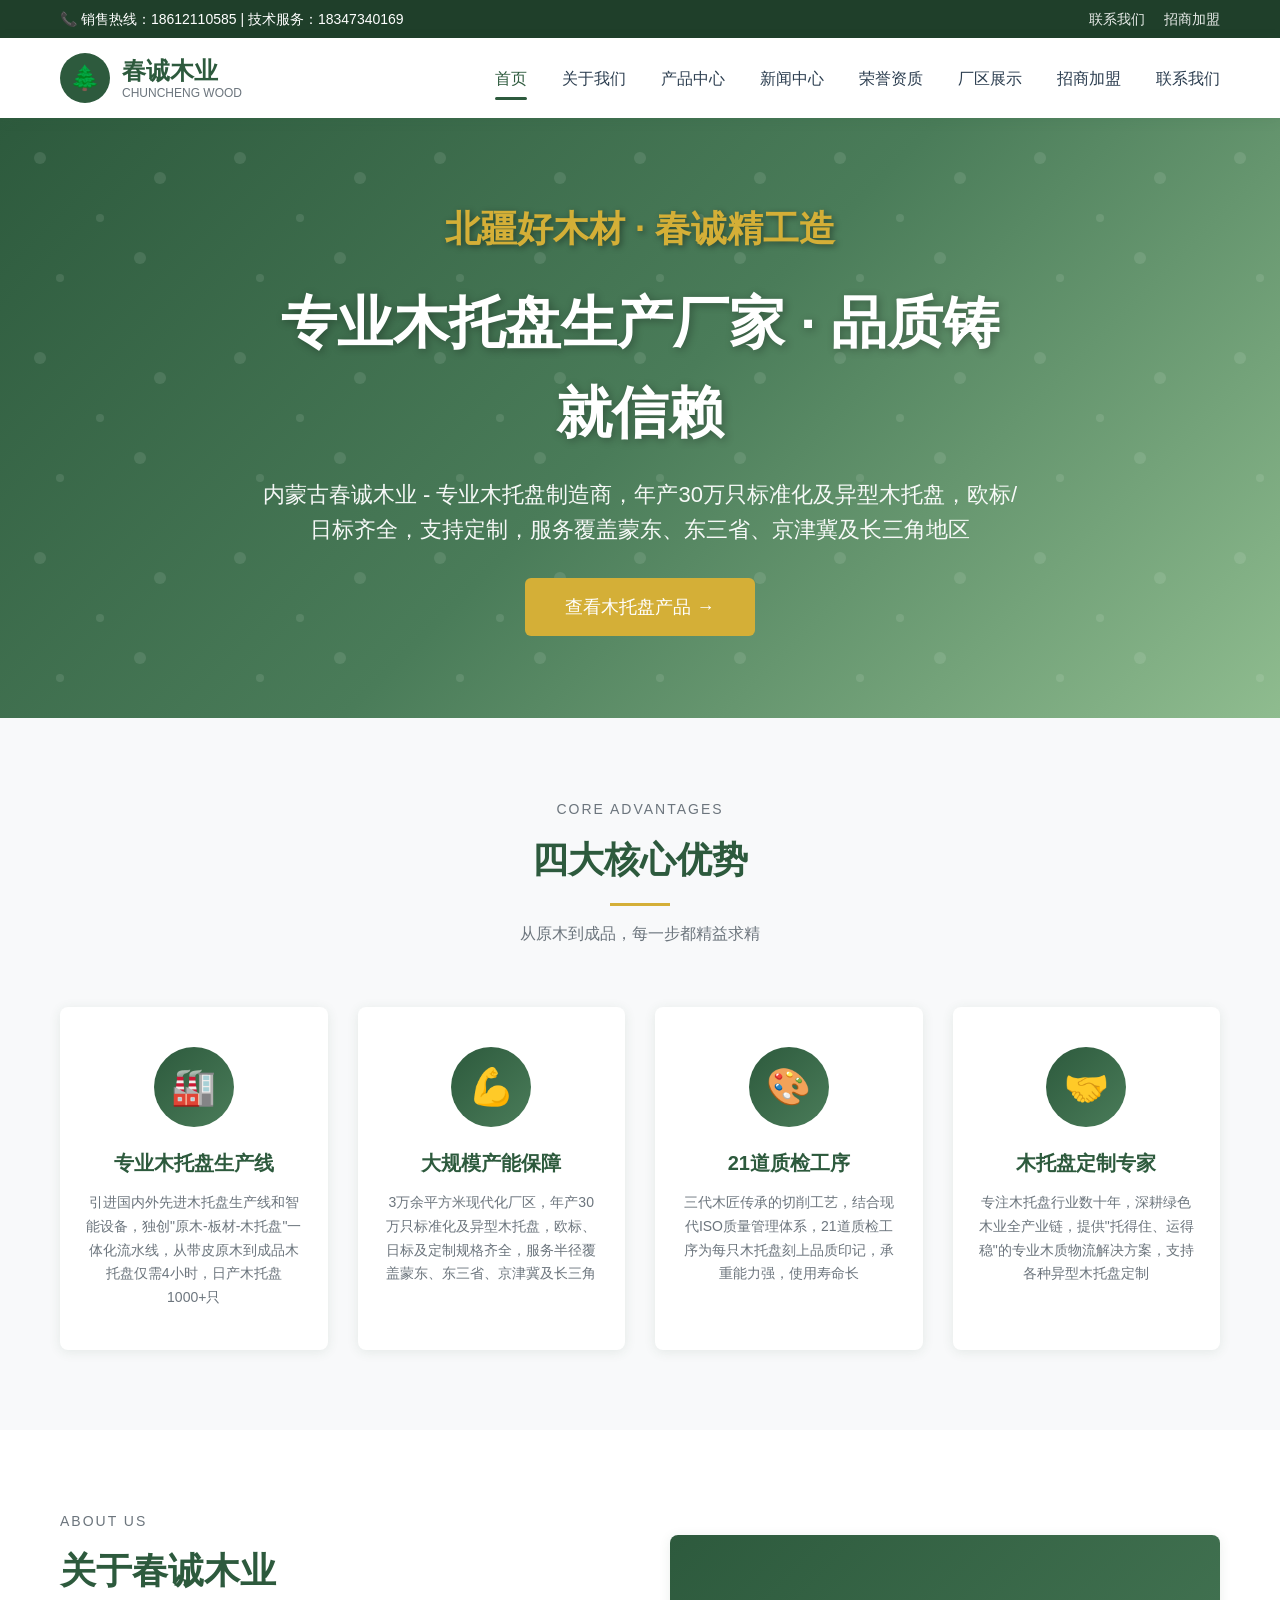
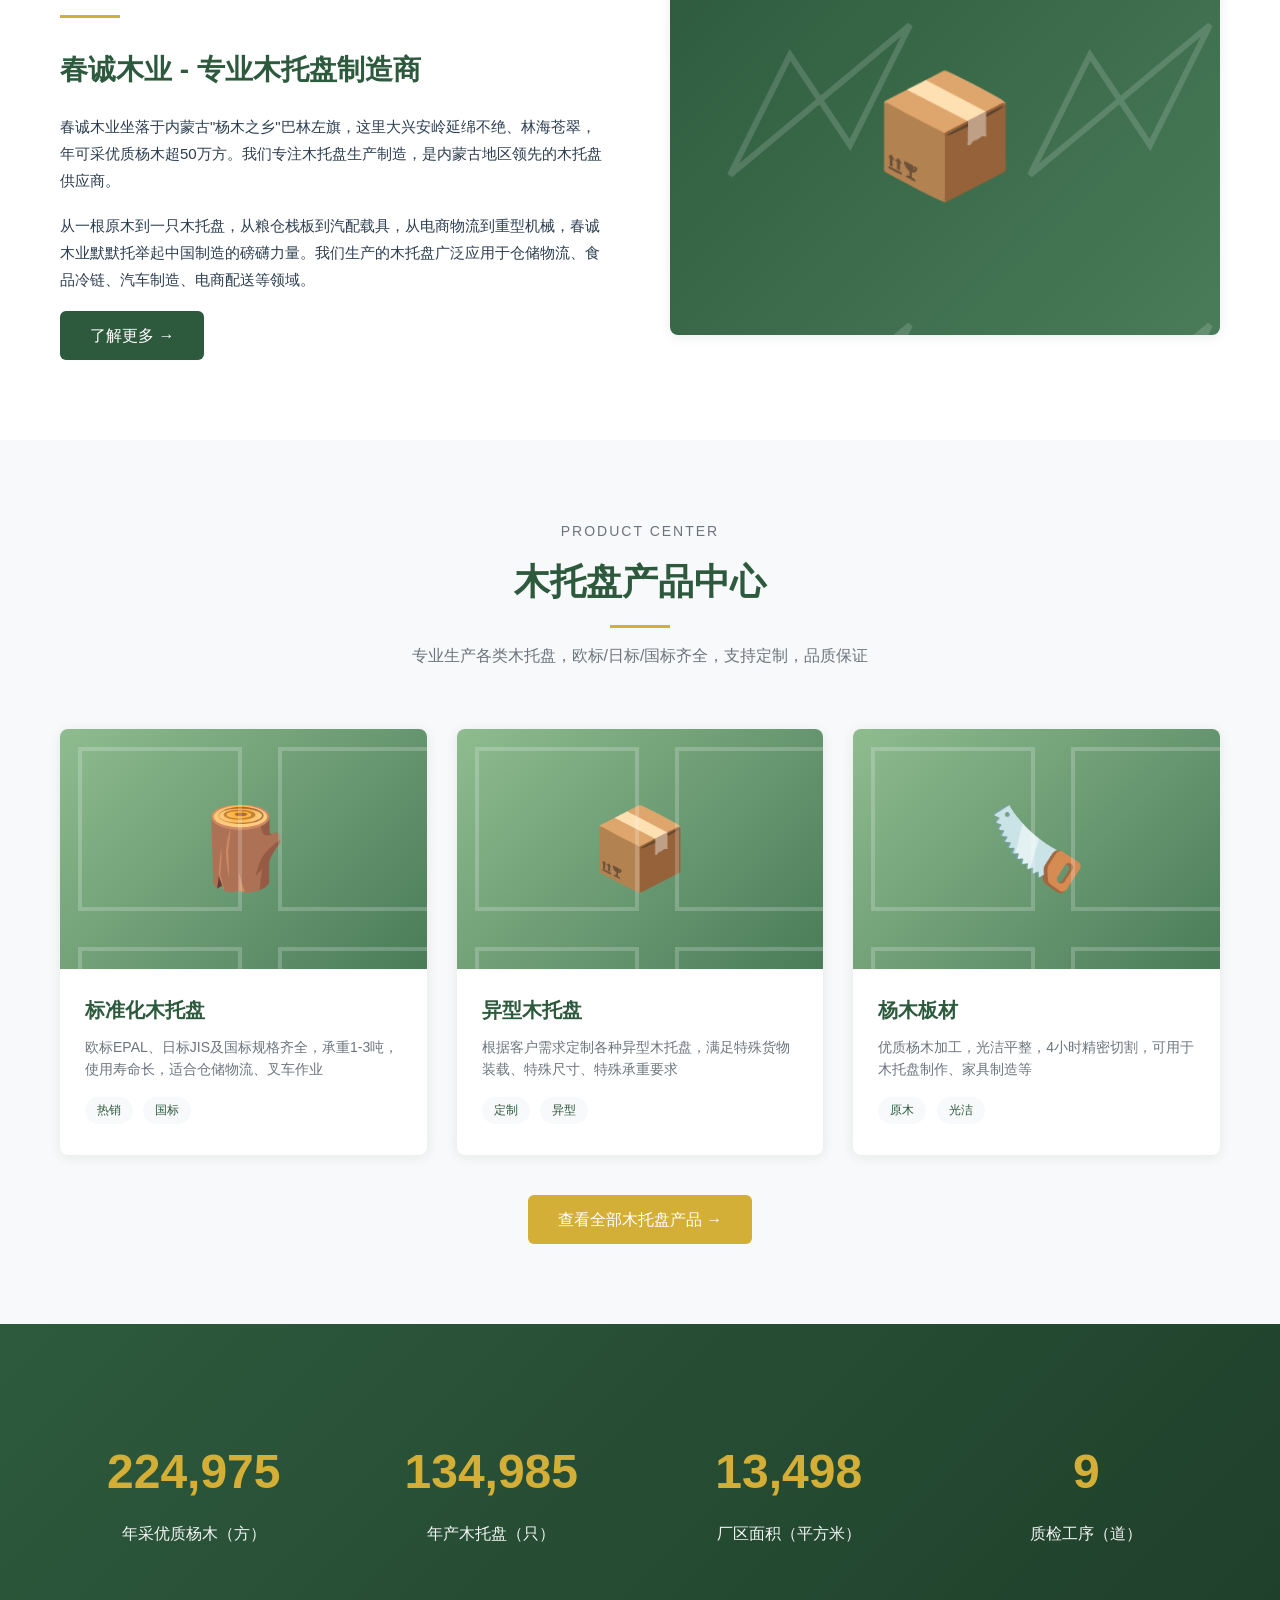
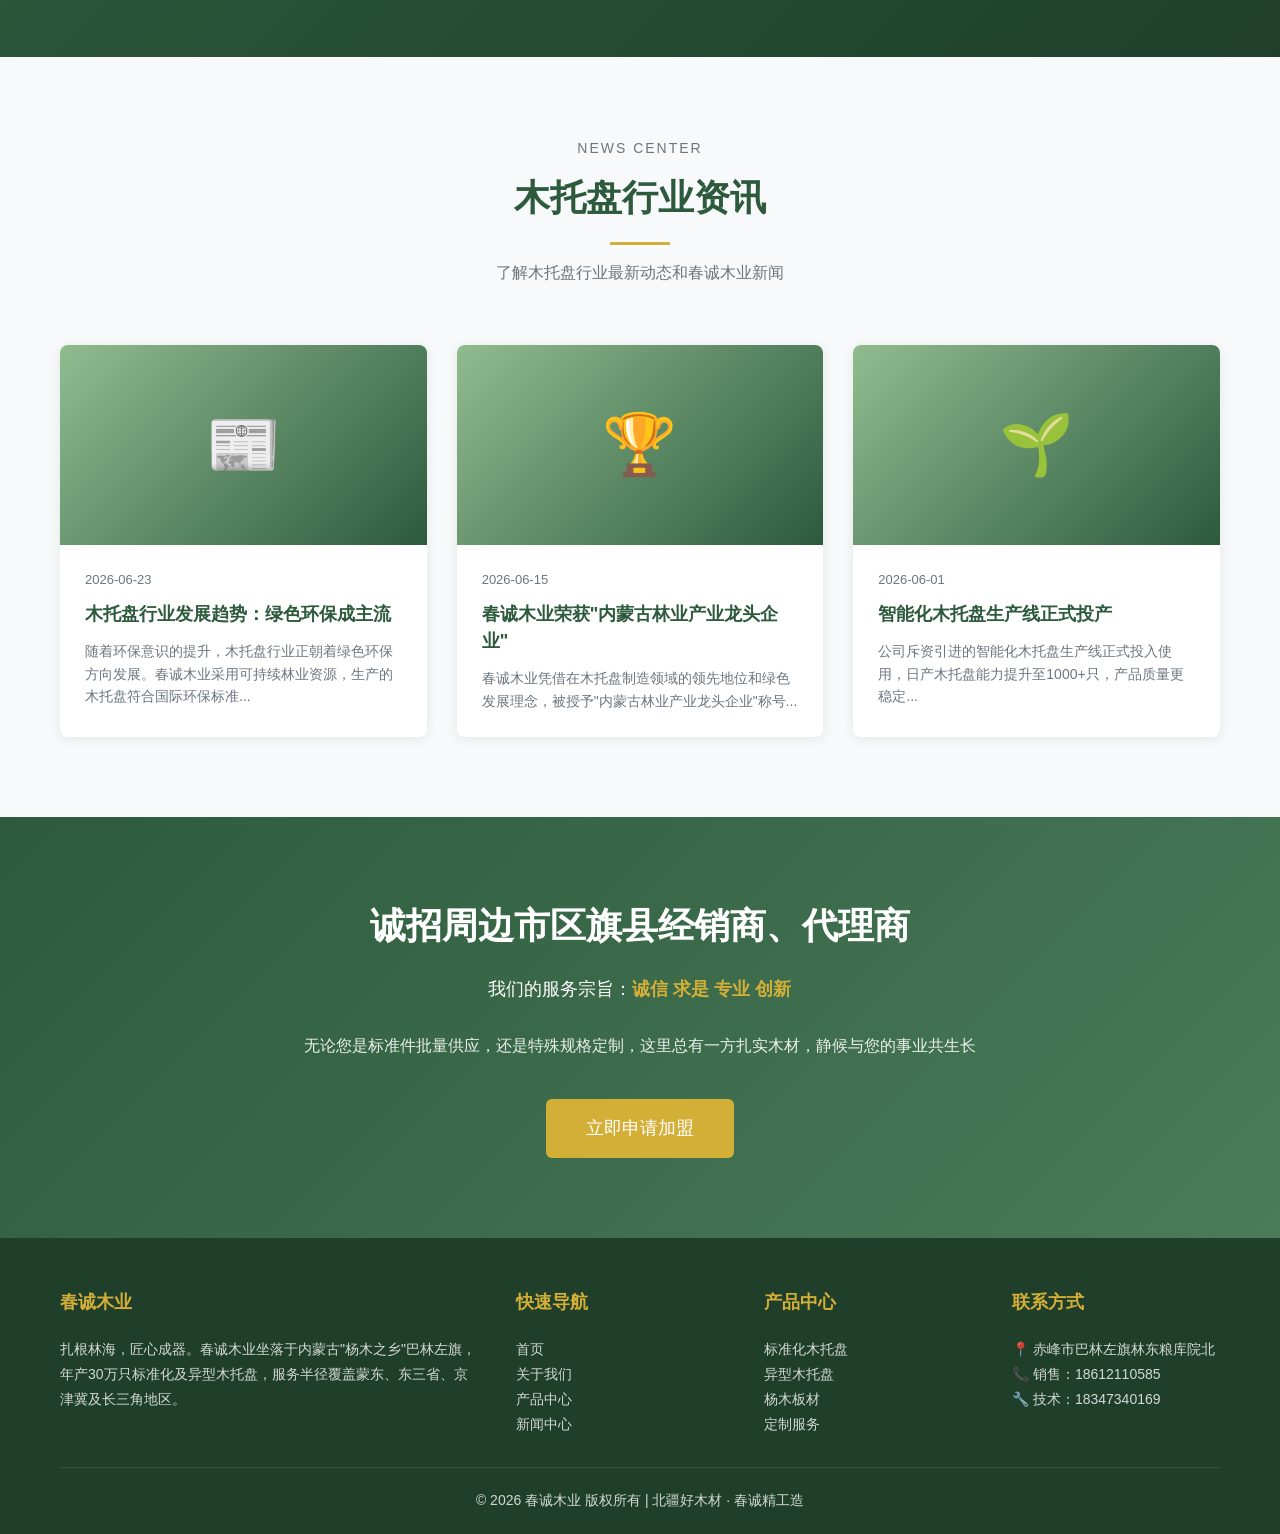
==== index.html @ 285479f5 "SEO优化：增加木托盘关键词密度，添加产品Schema标记，更新新闻内容" ====
<!DOCTYPE html>
<html lang="zh-CN">
<head>
    <meta charset="UTF-8">
    <meta name="viewport" content="width=device-width, initial-scale=1.0">
    <title>春诚木业 - 北疆好木材 春诚精工造</title>
    <meta name="description" content="春诚木业专业生产木托盘、杨木板材，标准化木托盘、异型木托盘定制厂家，内蒙古赤峰木托盘供应商，年产30万只木托盘，服务蒙东、东三省、京津冀、长三角地区。">
    <meta name="keywords" content="木托盘,木托盘厂家,木托盘定制,标准化木托盘,异型木托盘,杨木托盘,内蒙古木托盘,赤峰木托盘,托盘生产厂家,物流托盘,仓储托盘,欧标木托盘,日标木托盘">
    <meta name="author" content="春诚木业">
    <link rel="canonical" href="https://merzhang896.github.io/chuncheng-wood/">
    <script type="application/ld+json">
    {
        "@context": "https://schema.org",
        "@type": "Organization",
        "name": "春诚木业",
        "legalName": "春诚木业有限公司",
        "description": "春诚木业位于内蒙古巴林左旗，专业生产杨木板材、标准化木托盘、异型木托盘，3万余平方米厂区，年产30万只托盘，服务半径覆盖蒙东、东三省、京津冀及长三角地区。",
        "url": "https://merzhang896.github.io/chuncheng-wood/",
        "telephone": "18612110585",
        "address": {
            "@type": "PostalAddress",
            "streetAddress": "赤峰市巴林左旗林东粮库院北",
            "addressLocality": "赤峰市",
            "addressRegion": "内蒙古自治区",
            "postalCode": "025450"
        },
        "logo": "https://merzhang896.github.io/chuncheng-wood/images/logo.png",
        "contactPoint": {
            "@type": "ContactPoint",
            "telephone": "18612110585",
            "contactType": "销售",
            "availableLanguage": "zh-CN"
        }
    }
    </script>
    <link rel="stylesheet" href="css/style.css">
</head>
<body>
    <!-- 顶部信息栏 -->
    <div class="top-bar">
        <div class="container">
            <span>📞 销售热线：18612110585 | 技术服务：18347340169</span>
            <div>
                <a href="contact.html">联系我们</a>
                <a href="join.html">招商加盟</a>
            </div>
        </div>
    </div>

    <!-- 导航栏 -->
    <nav class="navbar">
        <div class="container">
            <a href="index.html" class="logo">
                <div class="logo-icon">🌲</div>
                <div class="logo-text">
                    <span>春诚木业</span>
                    <span class="small">CHUNCHENG WOOD</span>
                </div>
            </a>
            <ul class="nav-menu">
                <li><a href="index.html" class="active">首页</a></li>
                <li><a href="about.html">关于我们</a></li>
                <li><a href="products.html">产品中心</a></li>
                <li><a href="news.html">新闻中心</a></li>
                <li><a href="honors.html">荣誉资质</a></li>
                <li><a href="factory.html">厂区展示</a></li>
                <li><a href="join.html">招商加盟</a></li>
                <li><a href="contact.html">联系我们</a></li>
            </ul>
        </div>
    </nav>

    <!-- 首页Banner -->
    <section class="banner">
        <div class="banner-content">
            <div class="slogan">北疆好木材 · 春诚精工造</div>
            <h1>专业木托盘生产厂家 · 品质铸就信赖</h1>
            <p>内蒙古春诚木业 - 专业木托盘制造商，年产30万只标准化及异型木托盘，欧标/日标齐全，支持定制，服务覆盖蒙东、东三省、京津冀及长三角地区</p>
            <a href="products.html" class="btn btn-gold btn-large">查看木托盘产品 →</a>
        </div>
    </section>

    <!-- 核心优势 -->
    <section class="section advantages">
        <div class="container">
            <div class="section-title">
                <div class="en">CORE ADVANTAGES</div>
                <h2>四大核心优势</h2>
                <div class="line"></div>
                <p>从原木到成品，每一步都精益求精</p>
            </div>
            <div class="advantage-grid">
                <div class="advantage-card">
                    <div class="advantage-icon">🏭</div>
                    <h3>专业木托盘生产线</h3>
                    <p>引进国内外先进木托盘生产线和智能设备，独创"原木-板材-木托盘"一体化流水线，从带皮原木到成品木托盘仅需4小时，日产木托盘1000+只</p>
                </div>
                <div class="advantage-card">
                    <div class="advantage-icon">💪</div>
                    <h3>大规模产能保障</h3>
                    <p>3万余平方米现代化厂区，年产30万只标准化及异型木托盘，欧标、日标及定制规格齐全，服务半径覆盖蒙东、东三省、京津冀及长三角</p>
                </div>
                <div class="advantage-card">
                    <div class="advantage-icon">🎨</div>
                    <h3>21道质检工序</h3>
                    <p>三代木匠传承的切削工艺，结合现代ISO质量管理体系，21道质检工序为每只木托盘刻上品质印记，承重能力强，使用寿命长</p>
                </div>
                <div class="advantage-card">
                    <div class="advantage-icon">🤝</div>
                    <h3>木托盘定制专家</h3>
                    <p>专注木托盘行业数十年，深耕绿色木业全产业链，提供"托得住、运得稳"的专业木质物流解决方案，支持各种异型木托盘定制</p>
                </div>
            </div>
        </div>
    </section>

    <!-- 关于我们 -->
    <section class="section about-section">
        <div class="container">
            <div class="about-content">
                <div class="about-text">
                    <div class="section-title" style="text-align: left; margin-bottom: 30px;">
                        <div class="en">ABOUT US</div>
                        <h2>关于春诚木业</h2>
                        <div class="line" style="margin: 15px 0;"></div>
                    </div>
                    <h3>春诚木业 - 专业木托盘制造商</h3>
                    <p>春诚木业坐落于内蒙古"杨木之乡"巴林左旗，这里大兴安岭延绵不绝、林海苍翠，年可采优质杨木超50万方。我们专注木托盘生产制造，是内蒙古地区领先的木托盘供应商。</p>
                    <p>从一根原木到一只木托盘，从粮仓栈板到汽配载具，从电商物流到重型机械，春诚木业默默托举起中国制造的磅礴力量。我们生产的木托盘广泛应用于仓储物流、食品冷链、汽车制造、电商配送等领域。</p>
                    <a href="about.html" class="btn">了解更多 →</a>
                </div>
                <div class="about-image">📦</div>
            </div>
        </div>
    </section>

    <!-- 产品中心 -->
    <section class="section" style="background: var(--bg-light);">
        <div class="container">
            <div class="section-title">
                <div class="en">PRODUCT CENTER</div>
                <h2>木托盘产品中心</h2>
                <div class="line"></div>
                <p>专业生产各类木托盘，欧标/日标/国标齐全，支持定制，品质保证</p>
            </div>
            <div class="product-grid">
                <div class="product-card">
                    <div class="product-image">🪵</div>
                    <div class="product-info">
                        <h3>标准化木托盘</h3>
                        <p>欧标EPAL、日标JIS及国标规格齐全，承重1-3吨，使用寿命长，适合仓储物流、叉车作业</p>
                        <span class="product-tag">热销</span>
                        <span class="product-tag">国标</span>
                    </div>
                </div>
                <div class="product-card">
                    <div class="product-image">📦</div>
                    <div class="product-info">
                        <h3>异型木托盘</h3>
                        <p>根据客户需求定制各种异型木托盘，满足特殊货物装载、特殊尺寸、特殊承重要求</p>
                        <span class="product-tag">定制</span>
                        <span class="product-tag">异型</span>
                    </div>
                </div>
                <div class="product-card">
                    <div class="product-image">🪚</div>
                    <div class="product-info">
                        <h3>杨木板材</h3>
                        <p>优质杨木加工，光洁平整，4小时精密切割，可用于木托盘制作、家具制造等</p>
                        <span class="product-tag">原木</span>
                        <span class="product-tag">光洁</span>
                    </div>
                </div>
            </div>
            <div style="text-align: center; margin-top: 40px;">
                <a href="products.html" class="btn btn-gold">查看全部木托盘产品 →</a>
            </div>
        </div>
    </section>

    <!-- 数据统计 -->
    <section class="section stats-section">
        <div class="container">
            <div class="stats-grid">
                <div class="stat-item">
                    <div class="stat-number" data-target="500000">0</div>
                    <div class="stat-label">年采优质杨木（方）</div>
                </div>
                <div class="stat-item">
                    <div class="stat-number" data-target="300000">0</div>
                    <div class="stat-label">年产木托盘（只）</div>
                </div>
                <div class="stat-item">
                    <div class="stat-number" data-target="30000">0</div>
                    <div class="stat-label">厂区面积（平方米）</div>
                </div>
                <div class="stat-item">
                    <div class="stat-number" data-target="21">0</div>
                    <div class="stat-label">质检工序（道）</div>
                </div>
            </div>
        </div>
    </section>

    <!-- 新闻中心 -->
    <section class="section news-section">
        <div class="container">
            <div class="section-title">
                <div class="en">NEWS CENTER</div>
                <h2>木托盘行业资讯</h2>
                <div class="line"></div>
                <p>了解木托盘行业最新动态和春诚木业新闻</p>
            </div>
            <div class="news-grid">
                <div class="news-card">
                    <div class="news-image">📰</div>
                    <div class="news-info">
                        <div class="news-date">2026-06-23</div>
                        <h3>木托盘行业发展趋势：绿色环保成主流</h3>
                        <p>随着环保意识的提升，木托盘行业正朝着绿色环保方向发展。春诚木业采用可持续林业资源，生产的木托盘符合国际环保标准...</p>
                    </div>
                </div>
                <div class="news-card">
                    <div class="news-image">🏆</div>
                    <div class="news-info">
                        <div class="news-date">2026-06-15</div>
                        <h3>春诚木业荣获"内蒙古林业产业龙头企业"</h3>
                        <p>春诚木业凭借在木托盘制造领域的领先地位和绿色发展理念，被授予"内蒙古林业产业龙头企业"称号...</p>
                    </div>
                </div>
                <div class="news-card">
                    <div class="news-image">🌱</div>
                    <div class="news-info">
                        <div class="news-date">2026-06-01</div>
                        <h3>智能化木托盘生产线正式投产</h3>
                        <p>公司斥资引进的智能化木托盘生产线正式投入使用，日产木托盘能力提升至1000+只，产品质量更稳定...</p>
                    </div>
                </div>
            </div>
        </div>
    </section>

    <!-- 招商加盟 -->
    <section class="section" style="background: linear-gradient(135deg, var(--primary), var(--primary-light)); color: #fff; text-align: center;">
        <div class="container">
            <h2 style="color: #fff; font-size: 36px; margin-bottom: 20px;">诚招周边市区旗县经销商、代理商</h2>
            <p style="font-size: 18px; margin-bottom: 30px;">我们的服务宗旨：<span style="color: var(--gold); font-weight: bold;">诚信 求是 专业 创新</span></p>
            <p style="font-size: 16px; margin-bottom: 40px; opacity: 0.9;">无论您是标准件批量供应，还是特殊规格定制，这里总有一方扎实木材，静候与您的事业共生长</p>
            <a href="join.html" class="btn btn-gold btn-large">立即申请加盟</a>
        </div>
    </section>

    <!-- 页脚 -->
    <footer class="footer">
        <div class="container">
            <div class="footer-content">
                <div>
                    <h4>春诚木业</h4>
                    <p>扎根林海，匠心成器。春诚木业坐落于内蒙古"杨木之乡"巴林左旗，年产30万只标准化及异型木托盘，服务半径覆盖蒙东、东三省、京津冀及长三角地区。</p>
                </div>
                <div>
                    <h4>快速导航</h4>
                    <ul>
                        <li><a href="index.html">首页</a></li>
                        <li><a href="about.html">关于我们</a></li>
                        <li><a href="products.html">产品中心</a></li>
                        <li><a href="news.html">新闻中心</a></li>
                    </ul>
                </div>
                <div>
                    <h4>产品中心</h4>
                    <ul>
                        <li><a href="products.html">标准化木托盘</a></li>
                        <li><a href="products.html">异型木托盘</a></li>
                        <li><a href="products.html">杨木板材</a></li>
                        <li><a href="products.html">定制服务</a></li>
                    </ul>
                </div>
                <div>
                    <h4>联系方式</h4>
                    <ul>
                        <li>📍 赤峰市巴林左旗林东粮库院北</li>
                        <li>📞 销售：18612110585</li>
                        <li>🔧 技术：18347340169</li>
                    </ul>
                </div>
            </div>
            <div class="footer-bottom">
                <p>© 2026 春诚木业 版权所有 | 北疆好木材 · 春诚精工造</p>
            </div>
        </div>
    </footer>

    <!-- 返回顶部 -->
    <div class="back-to-top" id="backToTop">↑</div>

    <script src="js/main.js"></script>
</body>
</html>
---- css/style.css ----
/* ===== 森林绿主题 - 春诚木业官网样式 ===== */

* {
    margin: 0;
    padding: 0;
    box-sizing: border-box;
}

:root {
    --primary: #2d5a3d;
    --primary-light: #4a7c59;
    --primary-dark: #1f3f2a;
    --accent: #8fbc8f;
    --gold: #d4af37;
    --text-dark: #2c3e50;
    --text-light: #6c757d;
    --bg-light: #f8f9fa;
    --bg-white: #ffffff;
    --border: #e0e0e0;
    --shadow: 0 2px 12px rgba(45, 90, 61, 0.1);
    --shadow-hover: 0 8px 24px rgba(45, 90, 61, 0.15);
}

body {
    font-family: "Microsoft YaHei", "PingFang SC", "Helvetica Neue", sans-serif;
    color: var(--text-dark);
    line-height: 1.6;
    background-color: var(--bg-white);
    overflow-x: hidden;
}

a {
    color: var(--primary);
    text-decoration: none;
    transition: color 0.3s;
}

a:hover {
    color: var(--primary-light);
}

/* ===== 顶部导航 ===== */
.top-bar {
    background: var(--primary-dark);
    color: #fff;
    padding: 8px 0;
    font-size: 14px;
}

.top-bar .container {
    display: flex;
    justify-content: space-between;
    align-items: center;
}

.top-bar a {
    color: #fff;
    margin-left: 15px;
    opacity: 0.9;
}

.top-bar a:hover {
    opacity: 1;
}

.navbar {
    background: #fff;
    box-shadow: var(--shadow);
    padding: 15px 0;
    position: sticky;
    top: 0;
    z-index: 1000;
}

.navbar .container {
    display: flex;
    justify-content: space-between;
    align-items: center;
}

.logo {
    display: flex;
    align-items: center;
    font-size: 24px;
    font-weight: bold;
    color: var(--primary);
}

.logo-icon {
    width: 50px;
    height: 50px;
    background: var(--primary);
    color: #fff;
    border-radius: 50%;
    display: flex;
    align-items: center;
    justify-content: center;
    margin-right: 12px;
    font-size: 24px;
}

.logo-text {
    display: flex;
    flex-direction: column;
    line-height: 1.2;
}

.logo-text .small {
    font-size: 12px;
    color: var(--text-light);
    font-weight: normal;
}

.nav-menu {
    display: flex;
    list-style: none;
    gap: 35px;
}

.nav-menu li a {
    color: var(--text-dark);
    font-size: 16px;
    font-weight: 500;
    padding: 8px 0;
    position: relative;
}

.nav-menu li a:hover,
.nav-menu li a.active {
    color: var(--primary);
}

.nav-menu li a.active::after {
    content: '';
    position: absolute;
    bottom: -5px;
    left: 0;
    width: 100%;
    height: 3px;
    background: var(--primary);
    border-radius: 2px;
}

/* ===== 首页Banner ===== */
.banner {
    position: relative;
    height: 600px;
    background: linear-gradient(135deg, var(--primary) 0%, var(--primary-light) 50%, var(--accent) 100%);
    overflow: hidden;
    display: flex;
    align-items: center;
    justify-content: center;
    text-align: center;
    color: #fff;
}

.banner::before {
    content: '';
    position: absolute;
    top: 0;
    left: 0;
    right: 0;
    bottom: 0;
    background: url('data:image/svg+xml;utf8,<svg xmlns="http://www.w3.org/2000/svg" viewBox="0 0 100 100"><circle cx="20" cy="20" r="3" fill="rgba(255,255,255,0.1)"/><circle cx="50" cy="50" r="2" fill="rgba(255,255,255,0.1)"/><circle cx="80" cy="30" r="3" fill="rgba(255,255,255,0.1)"/><circle cx="30" cy="80" r="2" fill="rgba(255,255,255,0.1)"/><circle cx="70" cy="70" r="3" fill="rgba(255,255,255,0.1)"/></svg>');
    background-size: 200px;
}

.banner-content {
    position: relative;
    z-index: 1;
    max-width: 800px;
    padding: 0 20px;
}

.banner h1 {
    font-size: 56px;
    margin-bottom: 20px;
    text-shadow: 2px 2px 8px rgba(0,0,0,0.3);
    font-weight: bold;
}

.banner p {
    font-size: 22px;
    margin-bottom: 30px;
    opacity: 0.95;
}

.banner .slogan {
    font-size: 36px;
    color: var(--gold);
    margin-bottom: 20px;
    font-weight: bold;
    text-shadow: 2px 2px 6px rgba(0,0,0,0.4);
}

/* ===== 通用容器 ===== */
.container {
    max-width: 1200px;
    margin: 0 auto;
    padding: 0 20px;
}

.section {
    padding: 80px 0;
}

.section-title {
    text-align: center;
    margin-bottom: 60px;
}

.section-title h2 {
    font-size: 36px;
    color: var(--primary);
    margin-bottom: 15px;
    font-weight: bold;
}

.section-title .en {
    color: var(--text-light);
    font-size: 14px;
    letter-spacing: 2px;
    text-transform: uppercase;
    margin-bottom: 10px;
}

.section-title .line {
    width: 60px;
    height: 3px;
    background: var(--gold);
    margin: 15px auto;
}

.section-title p {
    color: var(--text-light);
    font-size: 16px;
    max-width: 600px;
    margin: 0 auto;
}

/* ===== 优势模块 ===== */
.advantages {
    background: var(--bg-light);
}

.advantage-grid {
    display: grid;
    grid-template-columns: repeat(4, 1fr);
    gap: 30px;
}

.advantage-card {
    background: #fff;
    padding: 40px 25px;
    text-align: center;
    border-radius: 8px;
    box-shadow: var(--shadow);
    transition: all 0.3s;
}

.advantage-card:hover {
    transform: translateY(-8px);
    box-shadow: var(--shadow-hover);
}

.advantage-icon {
    width: 80px;
    height: 80px;
    margin: 0 auto 20px;
    background: linear-gradient(135deg, var(--primary), var(--primary-light));
    color: #fff;
    border-radius: 50%;
    display: flex;
    align-items: center;
    justify-content: center;
    font-size: 36px;
}

.advantage-card h3 {
    color: var(--primary);
    font-size: 20px;
    margin-bottom: 12px;
}

.advantage-card p {
    color: var(--text-light);
    font-size: 14px;
    line-height: 1.7;
}

/* ===== 产品展示 ===== */
.product-grid {
    display: grid;
    grid-template-columns: repeat(3, 1fr);
    gap: 30px;
}

.product-card {
    background: #fff;
    border-radius: 8px;
    overflow: hidden;
    box-shadow: var(--shadow);
    transition: all 0.3s;
}

.product-card:hover {
    transform: translateY(-5px);
    box-shadow: var(--shadow-hover);
}

.product-image {
    width: 100%;
    height: 240px;
    background: linear-gradient(135deg, var(--accent), var(--primary-light));
    display: flex;
    align-items: center;
    justify-content: center;
    color: #fff;
    font-size: 80px;
    position: relative;
    overflow: hidden;
}

.product-image::after {
    content: '';
    position: absolute;
    top: 0;
    left: 0;
    right: 0;
    bottom: 0;
    background: url('data:image/svg+xml;utf8,<svg xmlns="http://www.w3.org/2000/svg" viewBox="0 0 100 100"><rect x="10" y="10" width="80" height="80" fill="none" stroke="rgba(255,255,255,0.2)" stroke-width="2"/></svg>');
    background-size: 200px;
}

.product-info {
    padding: 25px;
}

.product-info h3 {
    color: var(--primary);
    font-size: 20px;
    margin-bottom: 10px;
}

.product-info p {
    color: var(--text-light);
    font-size: 14px;
    margin-bottom: 15px;
    line-height: 1.6;
}

.product-tag {
    display: inline-block;
    padding: 4px 12px;
    background: var(--bg-light);
    color: var(--primary);
    border-radius: 20px;
    font-size: 12px;
    margin-right: 6px;
    margin-bottom: 6px;
}

/* ===== 关于我们 ===== */
.about-section {
    background: #fff;
}

.about-content {
    display: grid;
    grid-template-columns: 1fr 1fr;
    gap: 60px;
    align-items: center;
}

.about-text h3 {
    color: var(--primary);
    font-size: 28px;
    margin-bottom: 20px;
}

.about-text p {
    color: var(--text-dark);
    margin-bottom: 18px;
    line-height: 1.8;
    font-size: 15px;
}

.about-image {
    width: 100%;
    height: 400px;
    background: linear-gradient(135deg, var(--primary), var(--primary-light));
    border-radius: 8px;
    display: flex;
    align-items: center;
    justify-content: center;
    color: #fff;
    font-size: 120px;
    box-shadow: var(--shadow);
    position: relative;
    overflow: hidden;
}

.about-image::after {
    content: '';
    position: absolute;
    top: 0;
    left: 0;
    right: 0;
    bottom: 0;
    background: url('data:image/svg+xml;utf8,<svg xmlns="http://www.w3.org/2000/svg" viewBox="0 0 100 100"><polygon points="20,80 40,40 60,70 80,30" fill="none" stroke="rgba(255,255,255,0.15)" stroke-width="2"/></svg>');
    background-size: 300px;
}

/* ===== 数据统计 ===== */
.stats-section {
    background: linear-gradient(135deg, var(--primary) 0%, var(--primary-dark) 100%);
    color: #fff;
    text-align: center;
}

.stats-grid {
    display: grid;
    grid-template-columns: repeat(4, 1fr);
    gap: 30px;
}

.stat-item {
    padding: 30px 20px;
}

.stat-number {
    font-size: 48px;
    font-weight: bold;
    color: var(--gold);
    margin-bottom: 10px;
}

.stat-label {
    font-size: 16px;
    opacity: 0.95;
}

/* ===== 新闻中心 ===== */
.news-section {
    background: var(--bg-light);
}

.news-grid {
    display: grid;
    grid-template-columns: repeat(3, 1fr);
    gap: 30px;
}

.news-card {
    background: #fff;
    border-radius: 8px;
    overflow: hidden;
    box-shadow: var(--shadow);
    transition: all 0.3s;
}

.news-card:hover {
    transform: translateY(-5px);
    box-shadow: var(--shadow-hover);
}

.news-image {
    width: 100%;
    height: 200px;
    background: linear-gradient(135deg, var(--accent), var(--primary));
    display: flex;
    align-items: center;
    justify-content: center;
    color: #fff;
    font-size: 60px;
}

.news-info {
    padding: 25px;
}

.news-date {
    color: var(--text-light);
    font-size: 13px;
    margin-bottom: 10px;
}

.news-info h3 {
    color: var(--primary);
    font-size: 18px;
    margin-bottom: 12px;
    line-height: 1.5;
}

.news-info p {
    color: var(--text-light);
    font-size: 14px;
    line-height: 1.6;
}

/* ===== 荣誉资质 ===== */
.honors-section {
    background: #fff;
}

.honors-grid {
    display: grid;
    grid-template-columns: repeat(4, 1fr);
    gap: 30px;
}

.honor-card {
    background: var(--bg-light);
    padding: 30px 20px;
    text-align: center;
    border-radius: 8px;
    border: 2px solid var(--border);
    transition: all 0.3s;
}

.honor-card:hover {
    border-color: var(--primary);
    transform: translateY(-5px);
    box-shadow: var(--shadow-hover);
}

.honor-icon {
    width: 80px;
    height: 80px;
    margin: 0 auto 15px;
    background: linear-gradient(135deg, var(--gold), #b8941f);
    color: #fff;
    border-radius: 50%;
    display: flex;
    align-items: center;
    justify-content: center;
    font-size: 40px;
}

.honor-card h4 {
    color: var(--primary);
    font-size: 16px;
    margin-bottom: 8px;
}

.honor-card p {
    color: var(--text-light);
    font-size: 13px;
}

/* ===== 厂区展示 ===== */
.factory-section {
    background: var(--bg-light);
}

.factory-grid {
    display: grid;
    grid-template-columns: repeat(3, 1fr);
    gap: 30px;
}

.factory-card {
    background: #fff;
    border-radius: 8px;
    overflow: hidden;
    box-shadow: var(--shadow);
}

.factory-image {
    width: 100%;
    height: 240px;
    background: linear-gradient(135deg, var(--primary), var(--accent));
    display: flex;
    align-items: center;
    justify-content: center;
    color: #fff;
    font-size: 80px;
}

.factory-info {
    padding: 20px;
}

.factory-info h3 {
    color: var(--primary);
    margin-bottom: 10px;
    font-size: 18px;
}

.factory-info p {
    color: var(--text-light);
    font-size: 14px;
}

/* ===== 招商加盟 ===== */
.join-section {
    background: #fff;
}

.join-content {
    display: grid;
    grid-template-columns: 1fr 1fr;
    gap: 60px;
    align-items: start;
}

.join-advantages {
    background: var(--bg-light);
    padding: 40px;
    border-radius: 8px;
}

.join-advantages h3 {
    color: var(--primary);
    font-size: 24px;
    margin-bottom: 25px;
    text-align: center;
}

.advantage-list {
    list-style: none;
}

.advantage-list li {
    padding: 15px 0;
    border-bottom: 1px solid var(--border);
    display: flex;
    align-items: center;
}

.advantage-list li:last-child {
    border-bottom: none;
}

.advantage-list .icon {
    width: 40px;
    height: 40px;
    background: var(--primary);
    color: #fff;
    border-radius: 50%;
    display: flex;
    align-items: center;
    justify-content: center;
    margin-right: 15px;
    font-size: 18px;
    flex-shrink: 0;
}

.advantage-list .text {
    flex: 1;
}

.advantage-list .text h4 {
    color: var(--primary);
    font-size: 16px;
    margin-bottom: 5px;
}

.advantage-list .text p {
    color: var(--text-light);
    font-size: 13px;
}

/* ===== 表单 ===== */
.join-form {
    background: #fff;
    padding: 40px;
    border-radius: 8px;
    box-shadow: var(--shadow);
}

.join-form h3 {
    color: var(--primary);
    font-size: 24px;
    margin-bottom: 25px;
    text-align: center;
}

.form-group {
    margin-bottom: 20px;
}

.form-group label {
    display: block;
    color: var(--text-dark);
    margin-bottom: 8px;
    font-size: 14px;
    font-weight: 500;
}

.form-group input,
.form-group textarea,
.form-group select {
    width: 100%;
    padding: 12px 15px;
    border: 2px solid var(--border);
    border-radius: 6px;
    font-size: 14px;
    font-family: inherit;
    transition: border-color 0.3s;
}

.form-group input:focus,
.form-group textarea:focus,
.form-group select:focus {
    outline: none;
    border-color: var(--primary);
}

.form-group textarea {
    resize: vertical;
    min-height: 100px;
}

.btn {
    display: inline-block;
    padding: 12px 30px;
    background: var(--primary);
    color: #fff;
    border: none;
    border-radius: 6px;
    font-size: 16px;
    font-weight: 500;
    cursor: pointer;
    transition: all 0.3s;
    text-align: center;
}

.btn:hover {
    background: var(--primary-light);
    transform: translateY(-2px);
    box-shadow: var(--shadow-hover);
}

.btn-gold {
    background: var(--gold);
}

.btn-gold:hover {
    background: #b8941f;
}

.btn-block {
    display: block;
    width: 100%;
}

.btn-large {
    padding: 15px 40px;
    font-size: 18px;
}

/* ===== 联系我们 ===== */
.contact-section {
    background: var(--bg-light);
}

.contact-content {
    display: grid;
    grid-template-columns: 1fr 1fr;
    gap: 60px;
}

.contact-info {
    background: #fff;
    padding: 40px;
    border-radius: 8px;
    box-shadow: var(--shadow);
}

.contact-info h3 {
    color: var(--primary);
    font-size: 24px;
    margin-bottom: 25px;
}

.contact-item {
    display: flex;
    align-items: flex-start;
    padding: 15px 0;
    border-bottom: 1px solid var(--border);
}

.contact-item:last-child {
    border-bottom: none;
}

.contact-item .icon {
    width: 50px;
    height: 50px;
    background: var(--primary);
    color: #fff;
    border-radius: 50%;
    display: flex;
    align-items: center;
    justify-content: center;
    margin-right: 20px;
    font-size: 20px;
    flex-shrink: 0;
}

.contact-item .info h4 {
    color: var(--text-dark);
    font-size: 16px;
    margin-bottom: 5px;
}

.contact-item .info p {
    color: var(--text-light);
    font-size: 15px;
    line-height: 1.6;
}

.map {
    width: 100%;
    height: 400px;
    background: linear-gradient(135deg, var(--accent), var(--primary));
    border-radius: 8px;
    display: flex;
    align-items: center;
    justify-content: center;
    color: #fff;
    font-size: 24px;
    box-shadow: var(--shadow);
    position: relative;
    overflow: hidden;
}

.map::before {
    content: '📍';
    font-size: 100px;
    opacity: 0.8;
}

/* ===== 页脚 ===== */
.footer {
    background: var(--primary-dark);
    color: #fff;
    padding: 50px 0 20px;
}

.footer-content {
    display: grid;
    grid-template-columns: 2fr 1fr 1fr 1fr;
    gap: 40px;
    margin-bottom: 30px;
}

.footer h4 {
    color: var(--gold);
    margin-bottom: 20px;
    font-size: 18px;
}

.footer p, .footer li {
    color: rgba(255,255,255,0.8);
    font-size: 14px;
    line-height: 1.8;
}

.footer ul {
    list-style: none;
}

.footer ul li a {
    color: rgba(255,255,255,0.8);
    font-size: 14px;
    transition: color 0.3s;
}

.footer ul li a:hover {
    color: var(--gold);
}

.footer-bottom {
    text-align: center;
    padding-top: 20px;
    border-top: 1px solid rgba(255,255,255,0.1);
    color: rgba(255,255,255,0.6);
    font-size: 13px;
}

/* ===== 返回顶部 ===== */
.back-to-top {
    position: fixed;
    bottom: 30px;
    right: 30px;
    width: 50px;
    height: 50px;
    background: var(--primary);
    color: #fff;
    border-radius: 50%;
    display: flex;
    align-items: center;
    justify-content: center;
    font-size: 20px;
    cursor: pointer;
    box-shadow: var(--shadow-hover);
    opacity: 0;
    visibility: hidden;
    transition: all 0.3s;
    z-index: 999;
}

.back-to-top.visible {
    opacity: 1;
    visibility: visible;
}

.back-to-top:hover {
    background: var(--primary-light);
    transform: translateY(-3px);
}

/* ===== 内页Banner ===== */
.page-banner {
    height: 300px;
    background: linear-gradient(135deg, var(--primary) 0%, var(--primary-light) 100%);
    display: flex;
    align-items: center;
    justify-content: center;
    color: #fff;
    text-align: center;
    position: relative;
    overflow: hidden;
}

.page-banner::before {
    content: '';
    position: absolute;
    top: 0;
    left: 0;
    right: 0;
    bottom: 0;
    background: url('data:image/svg+xml;utf8,<svg xmlns="http://www.w3.org/2000/svg" viewBox="0 0 100 100"><circle cx="10" cy="20" r="2" fill="rgba(255,255,255,0.1)"/><circle cx="50" cy="40" r="3" fill="rgba(255,255,255,0.1)"/><circle cx="80" cy="20" r="2" fill="rgba(255,255,255,0.1)"/><circle cx="30" cy="70" r="3" fill="rgba(255,255,255,0.1)"/><circle cx="70" cy="80" r="2" fill="rgba(255,255,255,0.1)"/></svg>');
    background-size: 200px;
}

.page-banner h1 {
    position: relative;
    z-index: 1;
    font-size: 42px;
    margin-bottom: 10px;
}

.page-banner p {
    position: relative;
    z-index: 1;
    font-size: 16px;
    opacity: 0.9;
}

.breadcrumb {
    background: var(--bg-light);
    padding: 15px 0;
    font-size: 14px;
    color: var(--text-light);
}

.breadcrumb a {
    color: var(--text-light);
}

.breadcrumb a:hover {
    color: var(--primary);
}

.breadcrumb .separator {
    margin: 0 8px;
}

/* ===== 响应式 ===== */
@media (max-width: 768px) {
    .navbar .container {
        flex-direction: column;
        gap: 15px;
    }

    .nav-menu {
        flex-wrap: wrap;
        justify-content: center;
        gap: 20px;
    }

    .banner {
        height: 400px;
    }

    .banner h1 {
        font-size: 32px;
    }

    .banner p {
        font-size: 16px;
    }

    .banner .slogan {
        font-size: 24px;
    }

    .advantage-grid,
    .stats-grid,
    .honors-grid {
        grid-template-columns: repeat(2, 1fr);
    }

    .product-grid,
    .news-grid,
    .factory-grid {
        grid-template-columns: 1fr;
    }

    .about-content,
    .join-content,
    .contact-content,
    .footer-content {
        grid-template-columns: 1fr;
    }

    .section {
        padding: 50px 0;
    }

    .section-title h2 {
        font-size: 28px;
    }
}

.gallery-section {
    padding: 60px 0;
}

.gallery-grid {
    display: grid;
    grid-template-columns: repeat(auto-fit, minmax(300px, 1fr));
    gap: 20px;
}

.gallery-item {
    position: relative;
    overflow: hidden;
    border-radius: 8px;
    box-shadow: var(--shadow);
    cursor: pointer;
    transition: all 0.3s;
}

.gallery-item:hover {
    transform: translateY(-5px);
    box-shadow: var(--shadow-hover);
}

.gallery-item img {
    width: 100%;
    height: 250px;
    object-fit: cover;
    transition: transform 0.3s;
}

.gallery-item:hover img {
    transform: scale(1.1);
}

.gallery-overlay {
    position: absolute;
    bottom: 0;
    left: 0;
    right: 0;
    background: linear-gradient(to top, rgba(0,0,0,0.7), transparent);
    color: #fff;
    padding: 20px;
    transform: translateY(100%);
    transition: transform 0.3s;
}

.gallery-item:hover .gallery-overlay {
    transform: translateY(0);
}

.gallery-overlay h4 {
    margin: 0;
    font-size: 18px;
}

.gallery-overlay p {
    margin: 5px 0 0;
    font-size: 14px;
    opacity: 0.9;
}

.image-modal {
    position: fixed;
    top: 0;
    left: 0;
    width: 100%;
    height: 100%;
    background: rgba(0,0,0,0.9);
    display: flex;
    justify-content: center;
    align-items: center;
    z-index: 2000;
    opacity: 0;
    visibility: hidden;
    transition: all 0.3s;
}

.image-modal.visible {
    opacity: 1;
    visibility: visible;
}

.image-modal img {
    max-width: 90%;
    max-height: 90%;
    border-radius: 8px;
}

.image-modal .close-btn {
    position: absolute;
    top: 20px;
    right: 20px;
    font-size: 36px;
    color: #fff;
    cursor: pointer;
}

.image-modal .caption {
    position: absolute;
    bottom: 30px;
    left: 50%;
    transform: translateX(-50%);
    color: #fff;
    text-align: center;
    font-size: 18px;
}
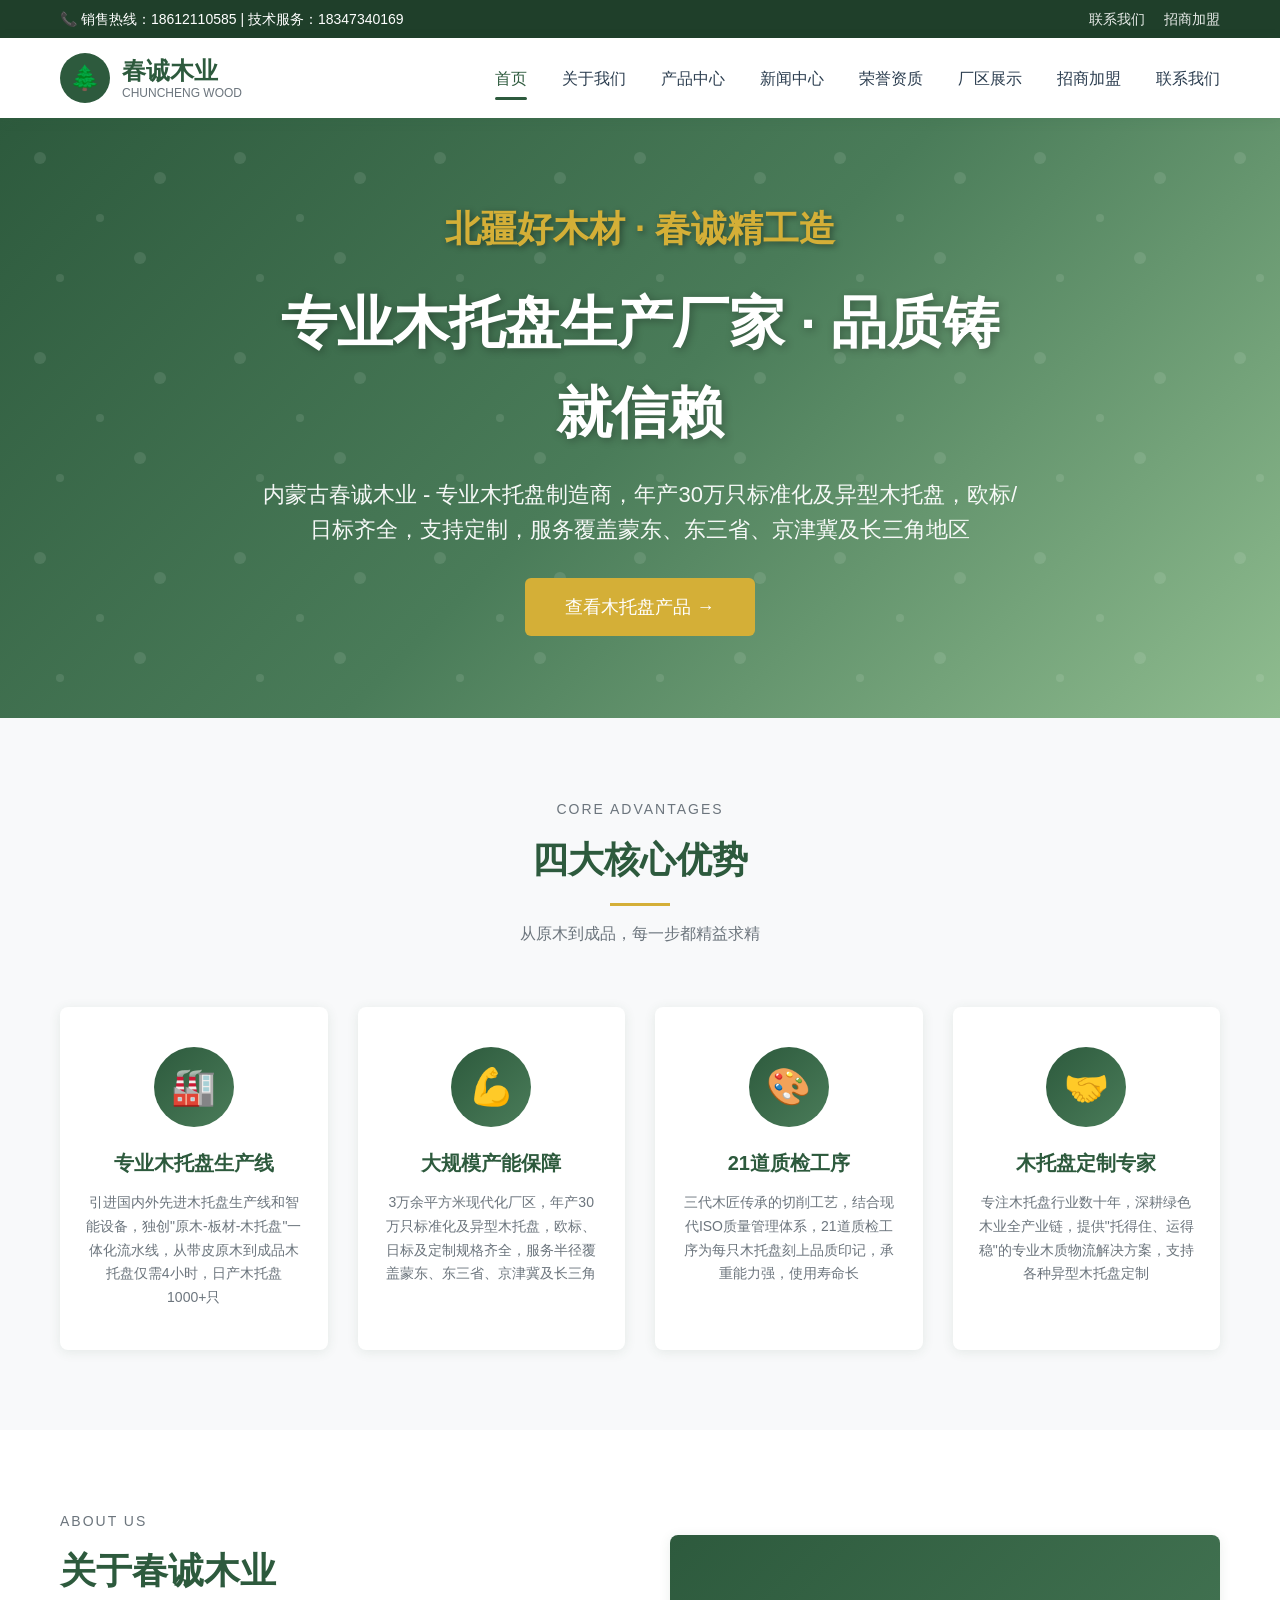
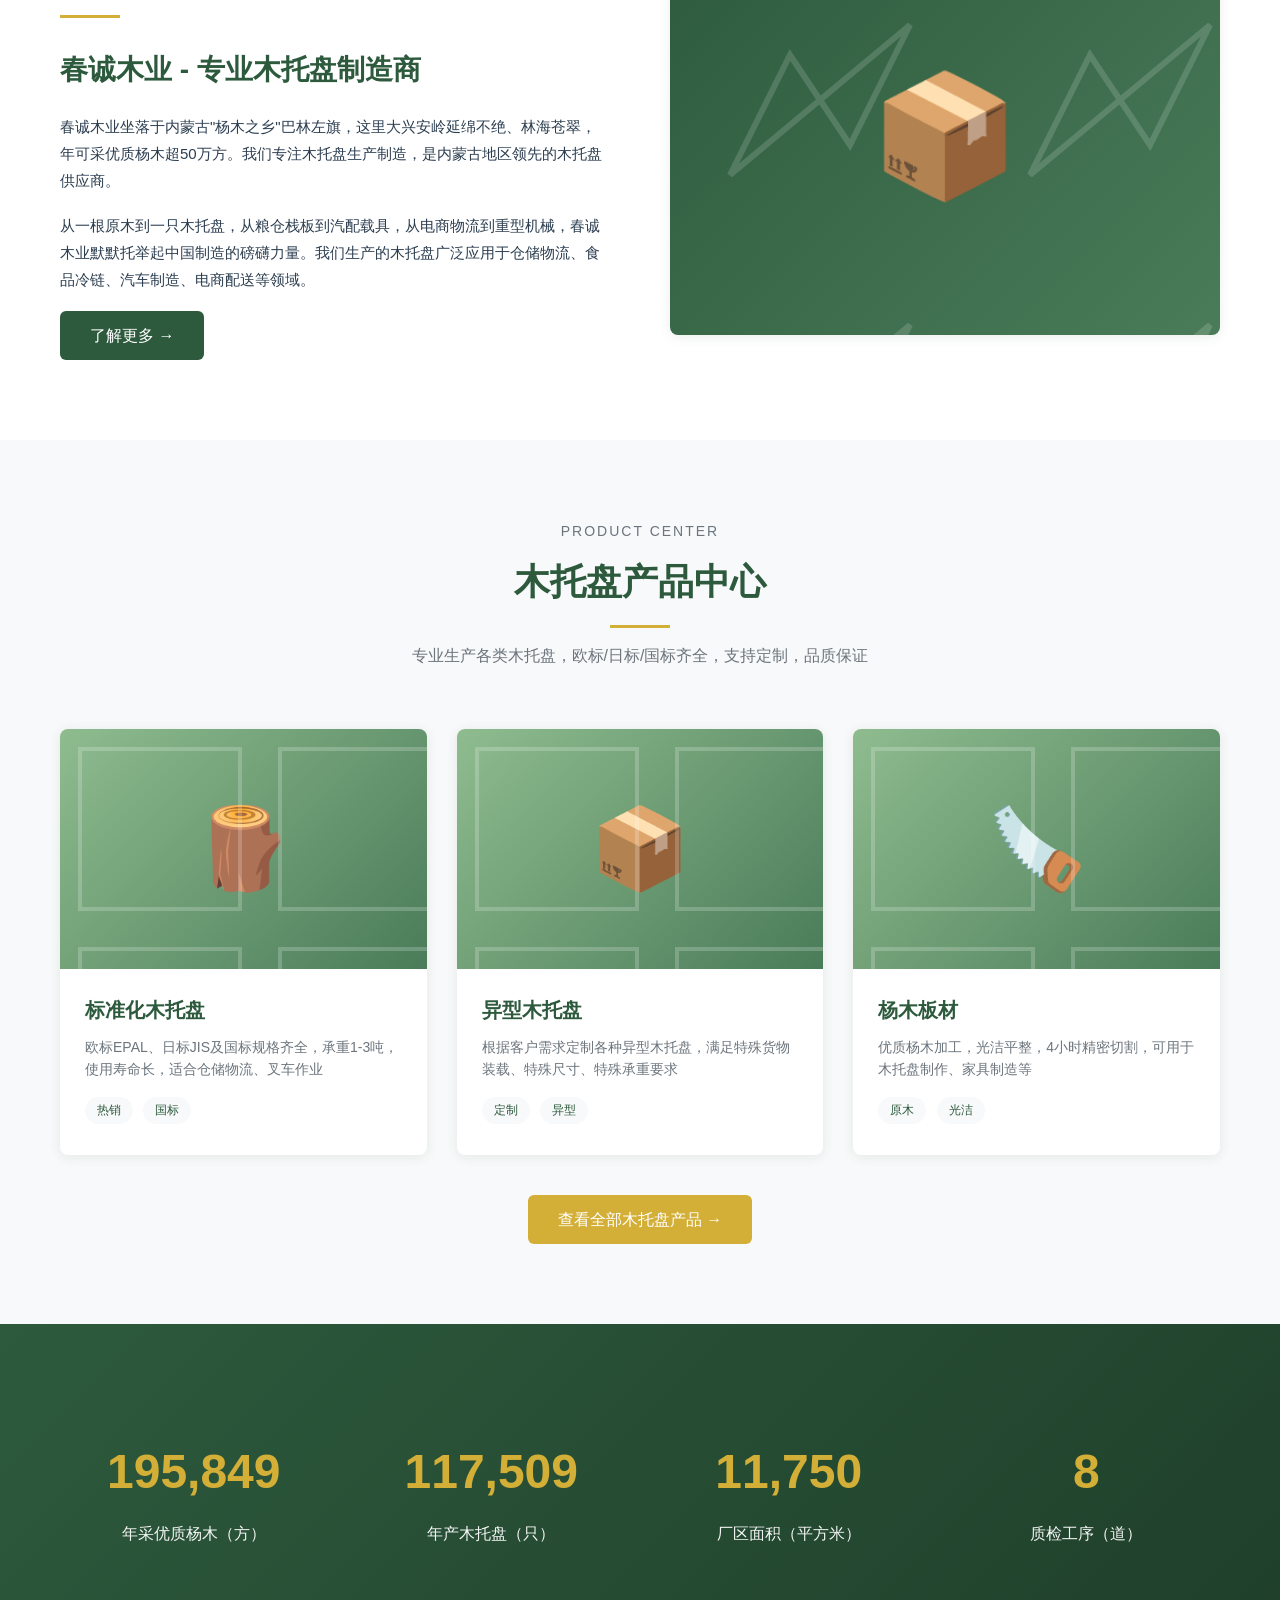
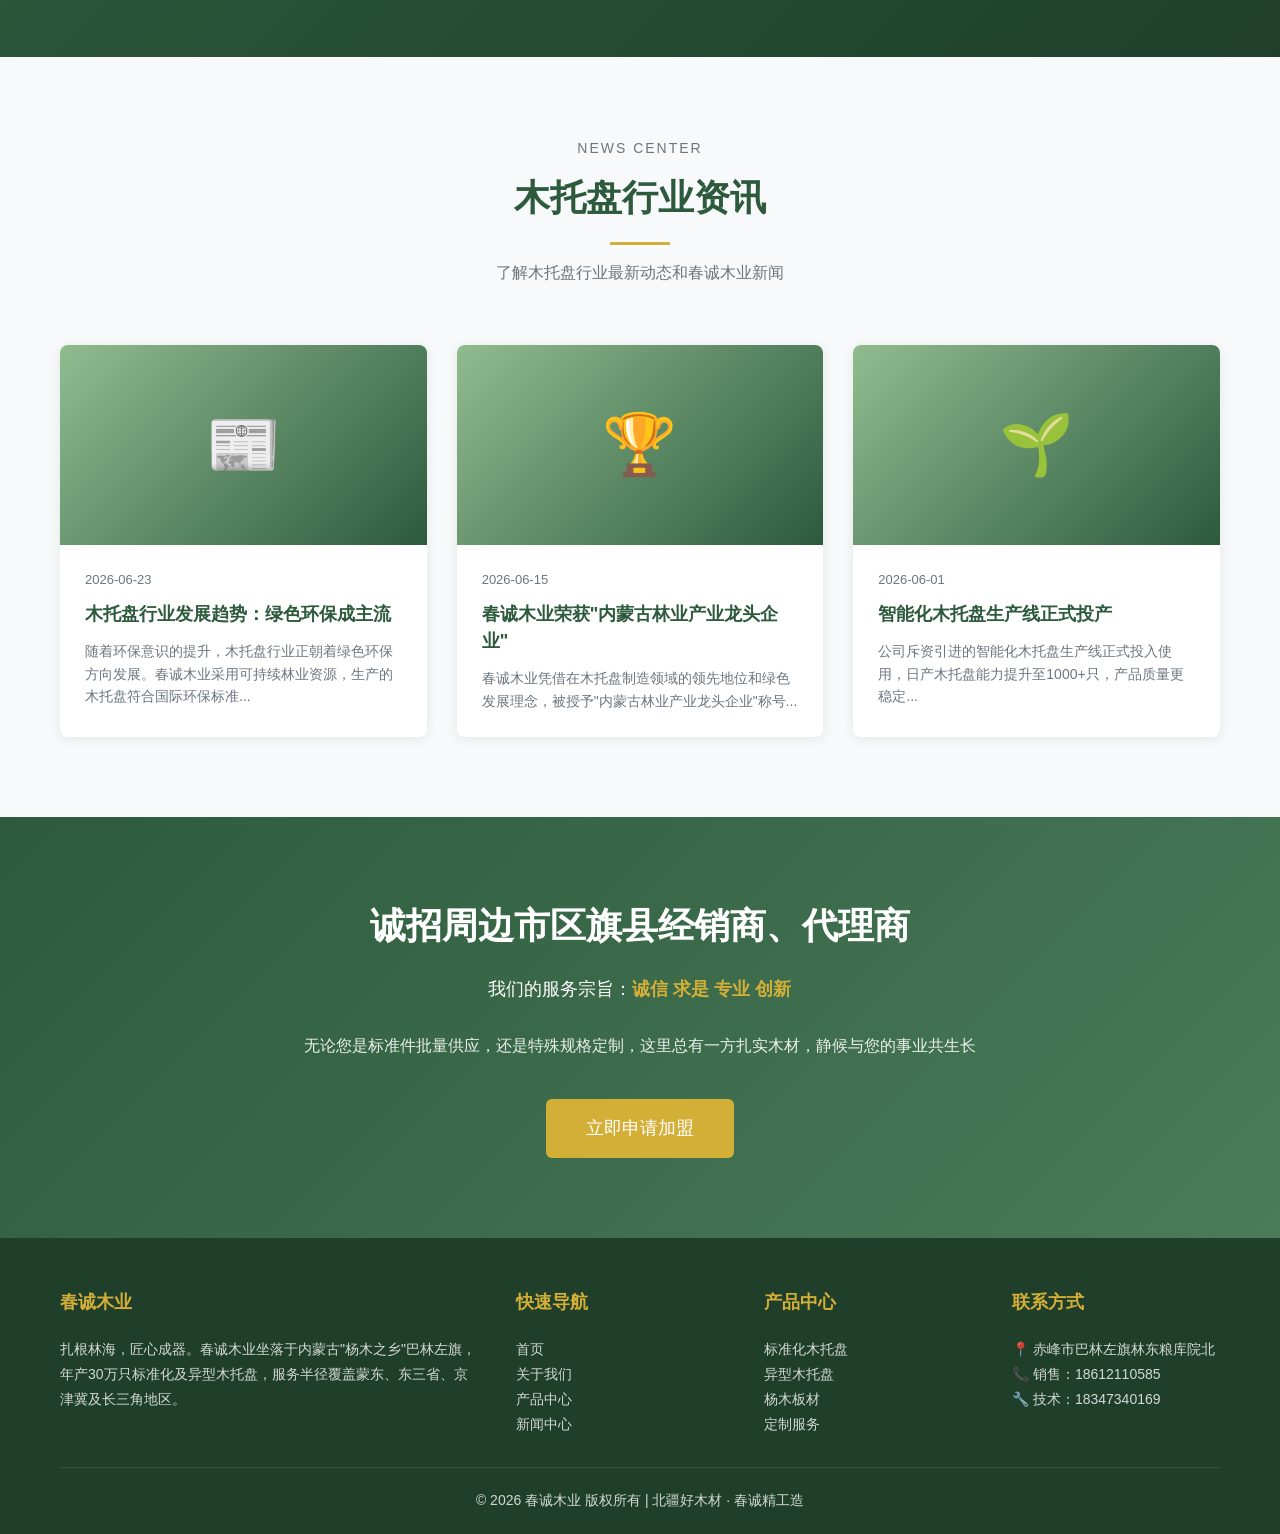
==== commit 02988206: "豆包搜索优化：添加doubaoBot爬虫规则、OG/Twitter标签、产品参数表、FAQ、404页面" ====
--- a/index.html
+++ b/index.html
@@ -8,13 +8,28 @@
     <meta name="keywords" content="木托盘,木托盘厂家,木托盘定制,标准化木托盘,异型木托盘,杨木托盘,内蒙古木托盘,赤峰木托盘,托盘生产厂家,物流托盘,仓储托盘,欧标木托盘,日标木托盘">
     <meta name="author" content="春诚木业">
     <link rel="canonical" href="https://merzhang896.github.io/chuncheng-wood/">
+    <meta name="robots" content="index, follow">
+    <meta name="googlebot" content="index, follow">
+    <meta name="bingbot" content="index, follow">
+    <meta name="baidu-site-verification" content="春诚木业">
+    <meta name="description" property="og:description" content="春诚木业专业生产木托盘、杨木板材，标准化木托盘、异型木托盘定制厂家，内蒙古赤峰木托盘供应商，年产30万只木托盘，服务蒙东、东三省、京津冀、长三角地区。">
+    <meta name="image" property="og:image" content="https://merzhang896.github.io/chuncheng-wood/images/logo.png">
+    <meta name="site_name" property="og:site_name" content="春诚木业">
+    <meta name="title" property="og:title" content="春诚木业 - 专业木托盘生产厂家">
+    <meta name="type" property="og:type" content="website">
+    <meta name="url" property="og:url" content="https://merzhang896.github.io/chuncheng-wood/">
+    <meta name="twitter:card" content="summary_large_image">
+    <meta name="twitter:description" content="春诚木业专业生产木托盘、杨木板材，标准化木托盘、异型木托盘定制厂家，内蒙古赤峰木托盘供应商，年产30万只木托盘，服务蒙东、东三省、京津冀、长三角地区。">
+    <meta name="twitter:image" content="https://merzhang896.github.io/chuncheng-wood/images/logo.png">
+    <meta name="twitter:title" content="春诚木业 - 专业木托盘生产厂家">
+    <meta name="twitter:url" content="https://merzhang896.github.io/chuncheng-wood/">
     <script type="application/ld+json">
     {
         "@context": "https://schema.org",
         "@type": "Organization",
         "name": "春诚木业",
         "legalName": "春诚木业有限公司",
-        "description": "春诚木业位于内蒙古巴林左旗，专业生产杨木板材、标准化木托盘、异型木托盘，3万余平方米厂区，年产30万只托盘，服务半径覆盖蒙东、东三省、京津冀及长三角地区。",
+        "description": "春诚木业位于内蒙古巴林左旗，是专业的木托盘生产厂家，年产30万只标准化及异型木托盘，提供欧标EPAL、日标JIS、国标等多种规格木托盘定制服务，服务半径覆盖蒙东、东三省、京津冀及长三角地区。",
         "url": "https://merzhang896.github.io/chuncheng-wood/",
         "telephone": "18612110585",
         "address": {
@@ -30,6 +45,38 @@
             "telephone": "18612110585",
             "contactType": "销售",
             "availableLanguage": "zh-CN"
+        },
+        "makesOffer": {
+            "@type": "Offer",
+            "name": "标准化木托盘",
+            "description": "欧标EPAL、日标JIS及国标规格齐全，承重1-3吨",
+            "price": "35",
+            "priceCurrency": "CNY",
+            "availability": "https://schema.org/InStock"
+        },
+        "hasOfferCatalog": {
+            "@type": "OfferCatalog",
+            "name": "木托盘产品目录",
+            "itemListElement": [
+                {
+                    "@type": "ListItem",
+                    "position": 1,
+                    "name": "标准化木托盘",
+                    "description": "欧标EPAL、日标JIS及国标规格"
+                },
+                {
+                    "@type": "ListItem",
+                    "position": 2,
+                    "name": "异型木托盘",
+                    "description": "根据客户需求定制特殊尺寸和形状"
+                },
+                {
+                    "@type": "ListItem",
+                    "position": 3,
+                    "name": "杨木板材",
+                    "description": "优质杨木加工，光洁平整"
+                }
+            ]
         }
     }
     </script>
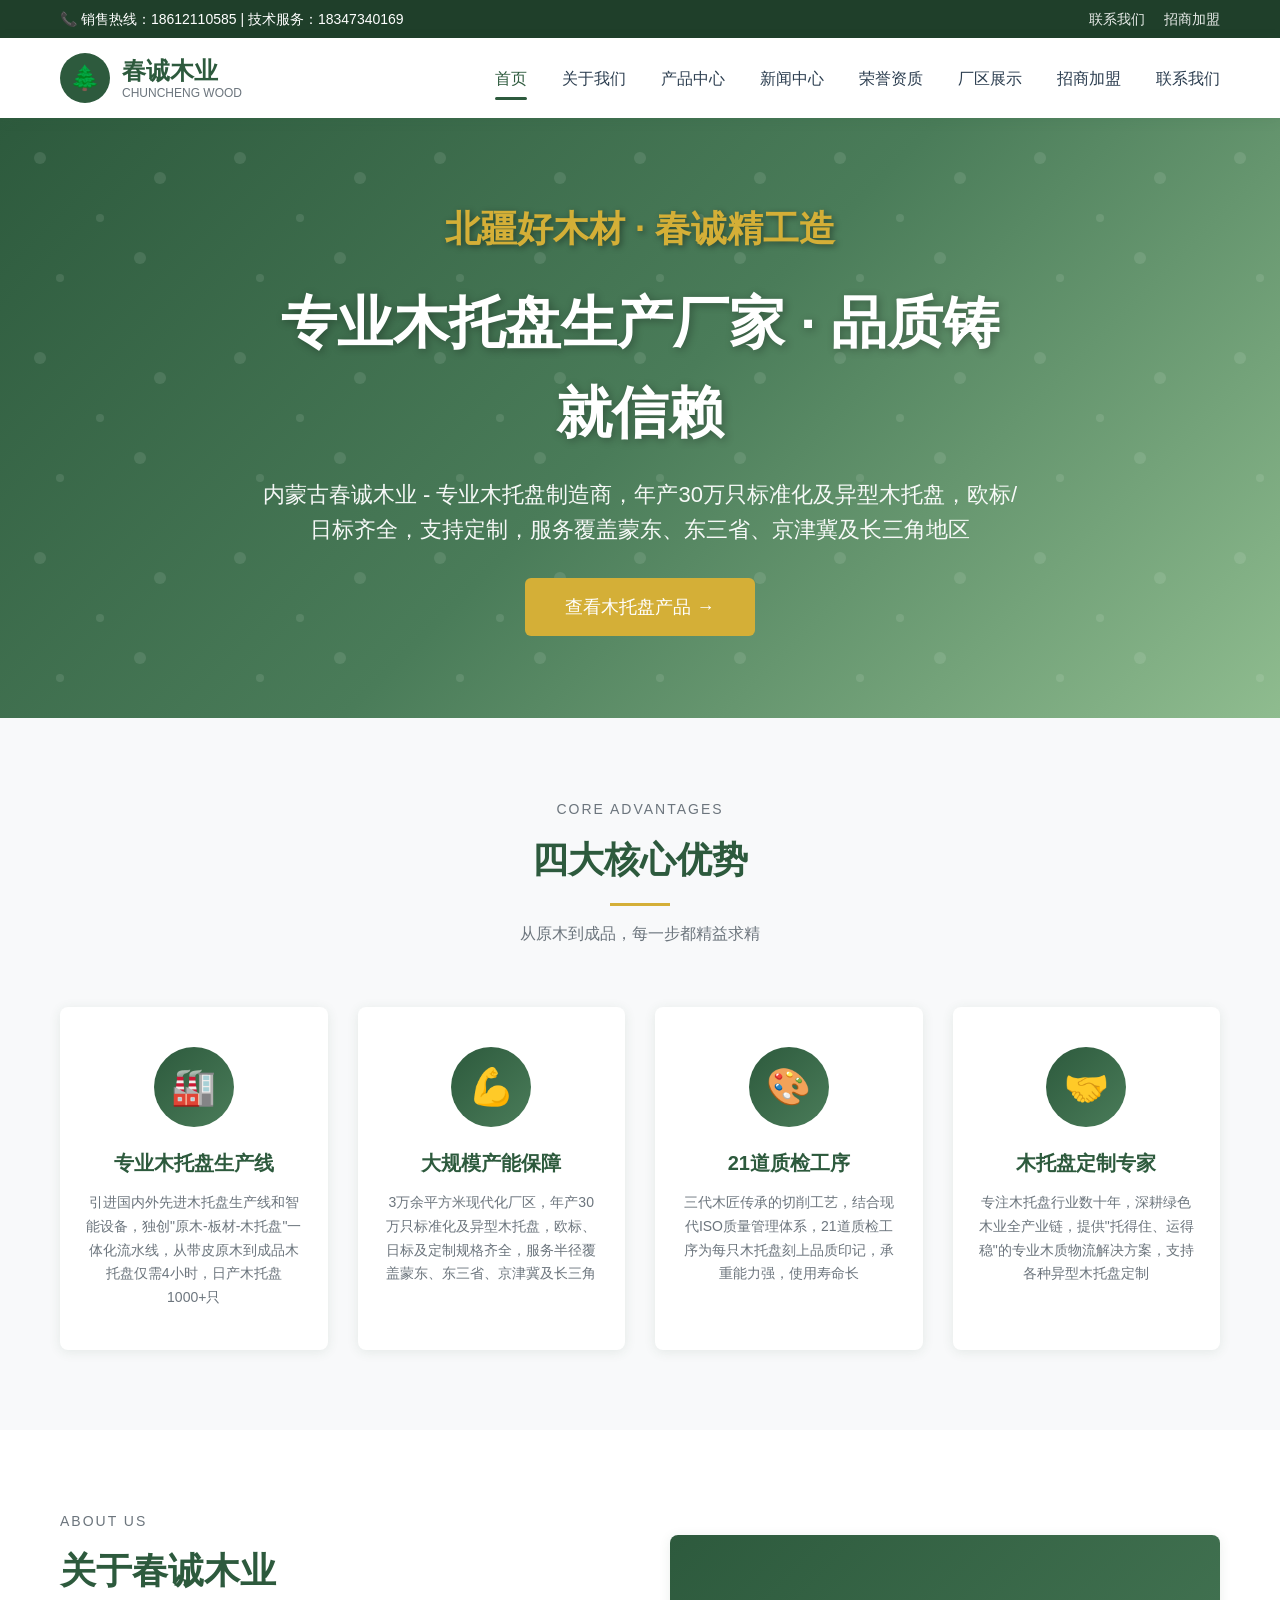
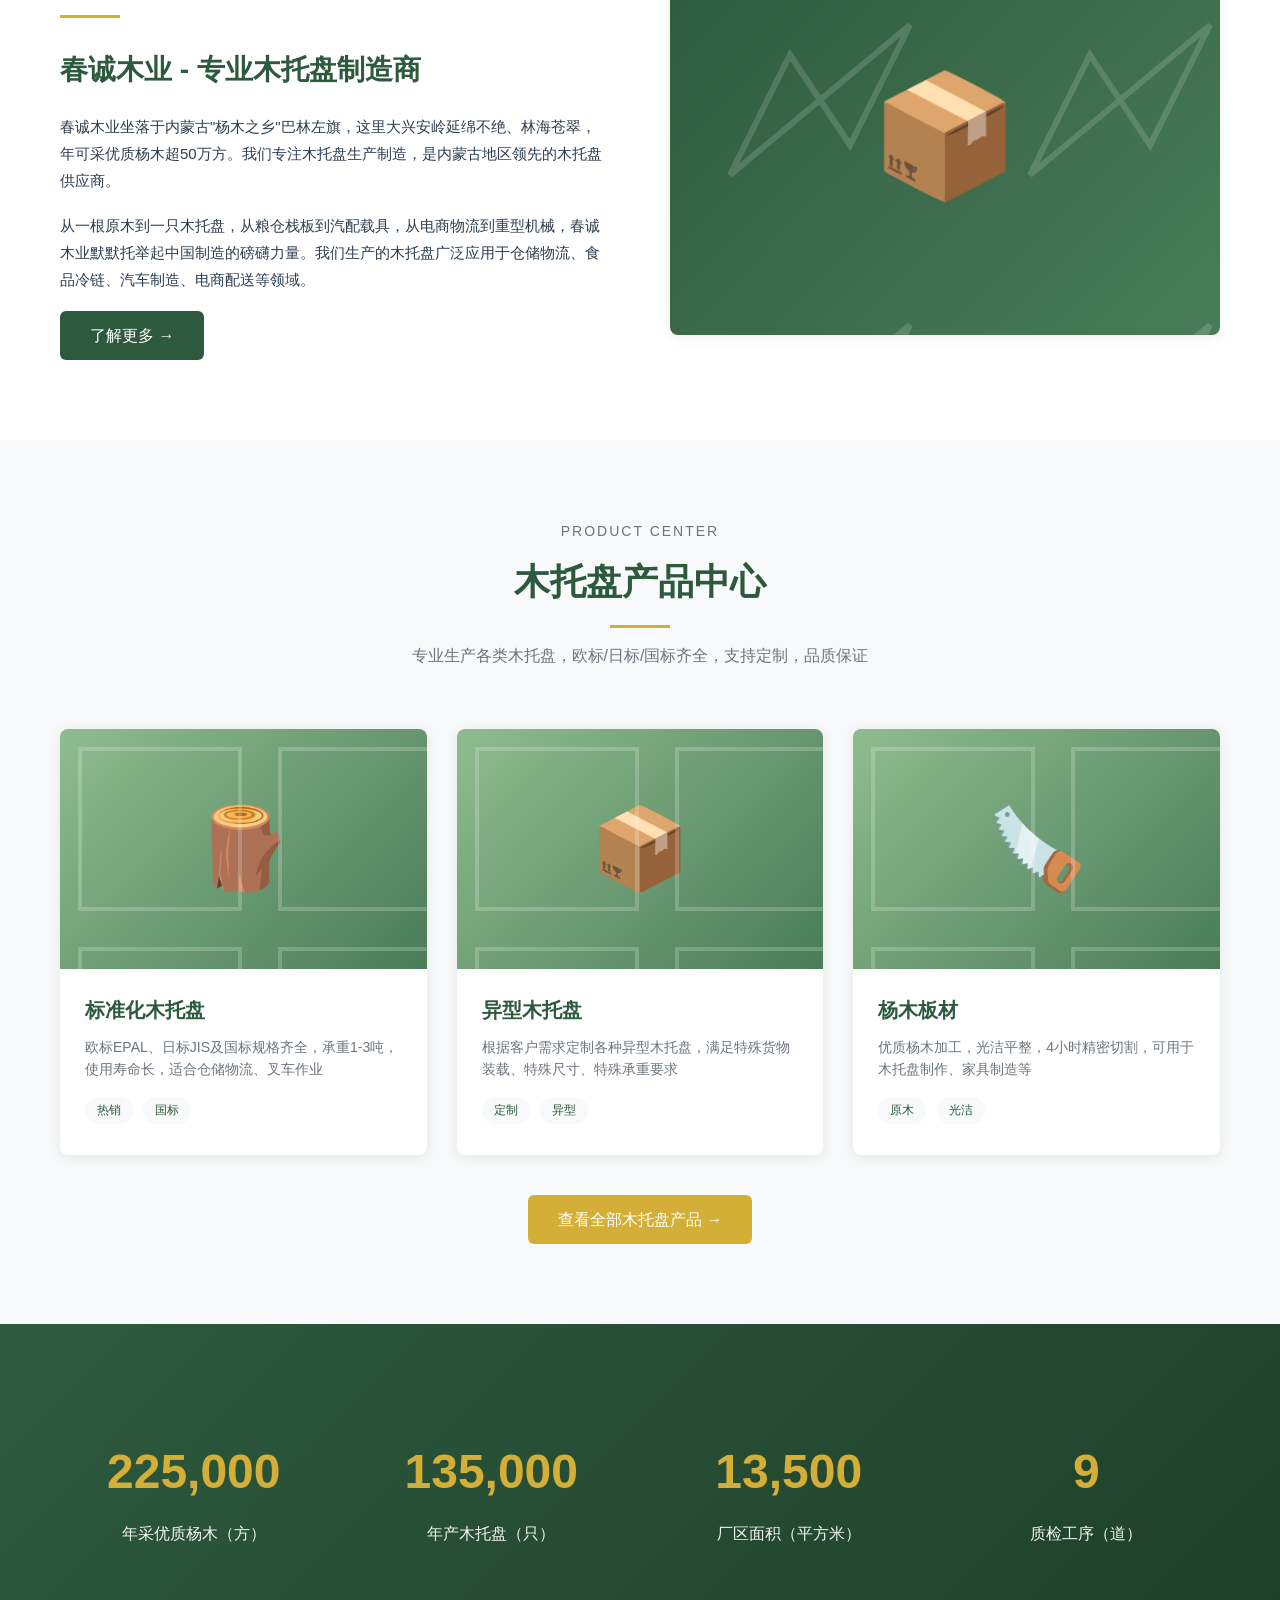
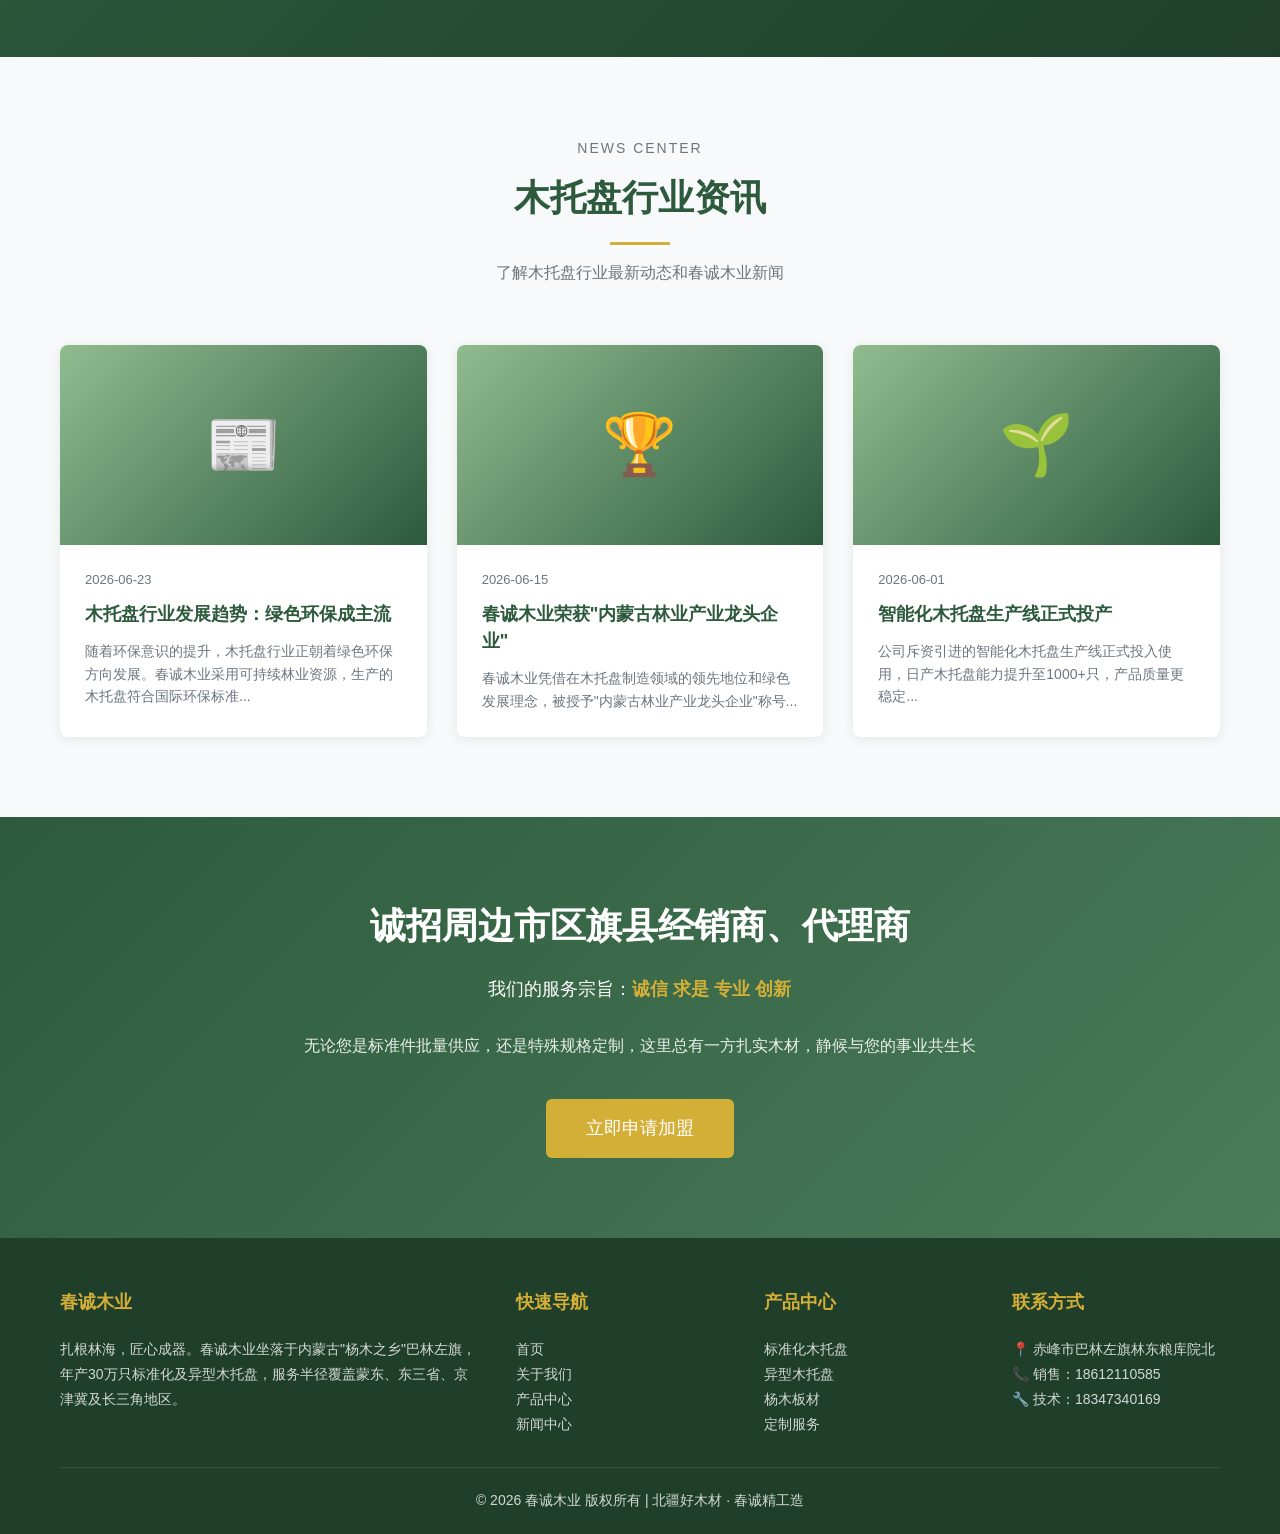
==== commit 11e1114d: "更新公司真实信息：公司全称巴林左旗春诚木业有限公司，法定代表人张秉辰，注册资本100万元，成立日期2023年6月6日" ====
--- a/index.html
+++ b/index.html
@@ -28,10 +28,12 @@
         "@context": "https://schema.org",
         "@type": "Organization",
         "name": "春诚木业",
-        "legalName": "春诚木业有限公司",
-        "description": "春诚木业位于内蒙古巴林左旗，是专业的木托盘生产厂家，年产30万只标准化及异型木托盘，提供欧标EPAL、日标JIS、国标等多种规格木托盘定制服务，服务半径覆盖蒙东、东三省、京津冀及长三角地区。",
+        "legalName": "巴林左旗春诚木业有限公司",
+        "description": "巴林左旗春诚木业有限公司成立于2023年，位于内蒙古赤峰市巴林左旗，是专业的木托盘生产厂家，年产30万只标准化及异型木托盘，提供欧标EPAL、日标JIS、国标等多种规格木托盘定制服务，服务半径覆盖蒙东、东三省、京津冀及长三角地区。",
         "url": "https://merzhang896.github.io/chuncheng-wood/",
         "telephone": "18612110585",
+        "foundingDate": "2023-06-06",
+        "founder": "张秉辰",
         "address": {
             "@type": "PostalAddress",
             "streetAddress": "赤峰市巴林左旗林东粮库院北",
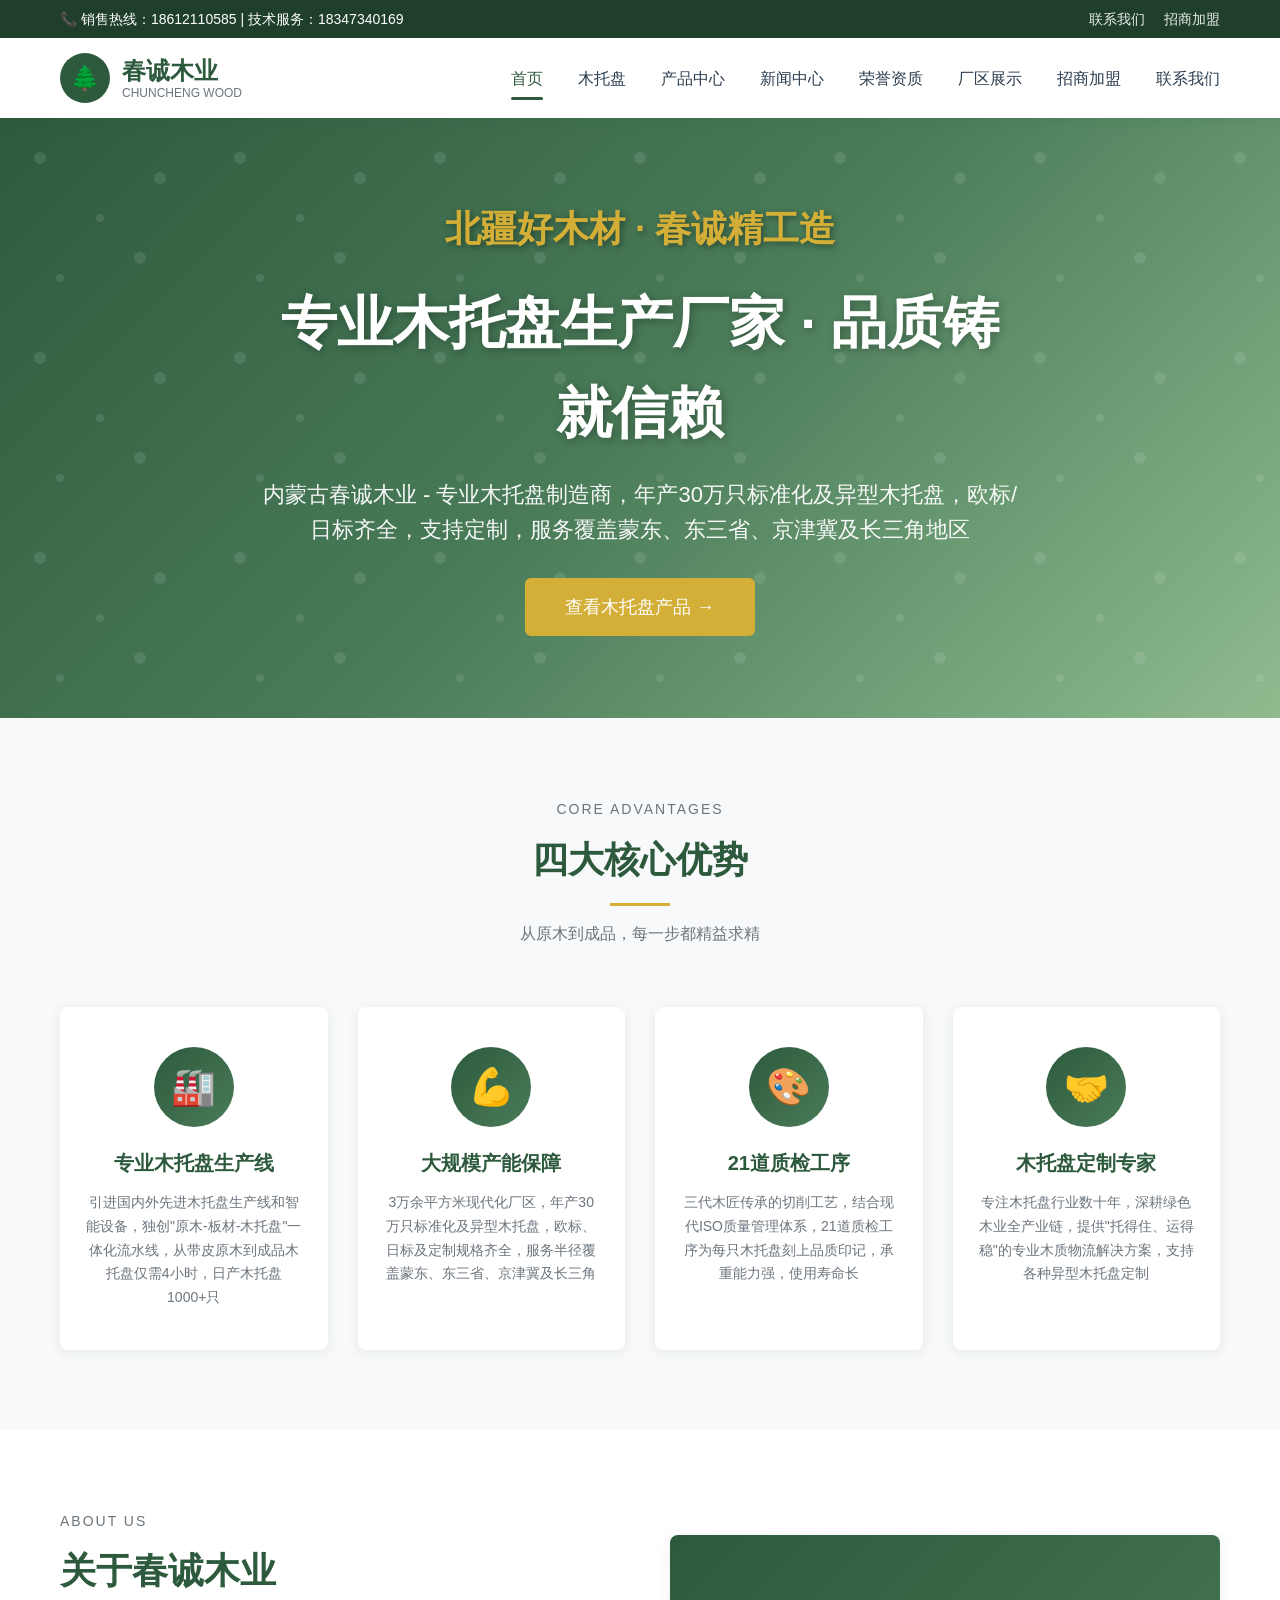
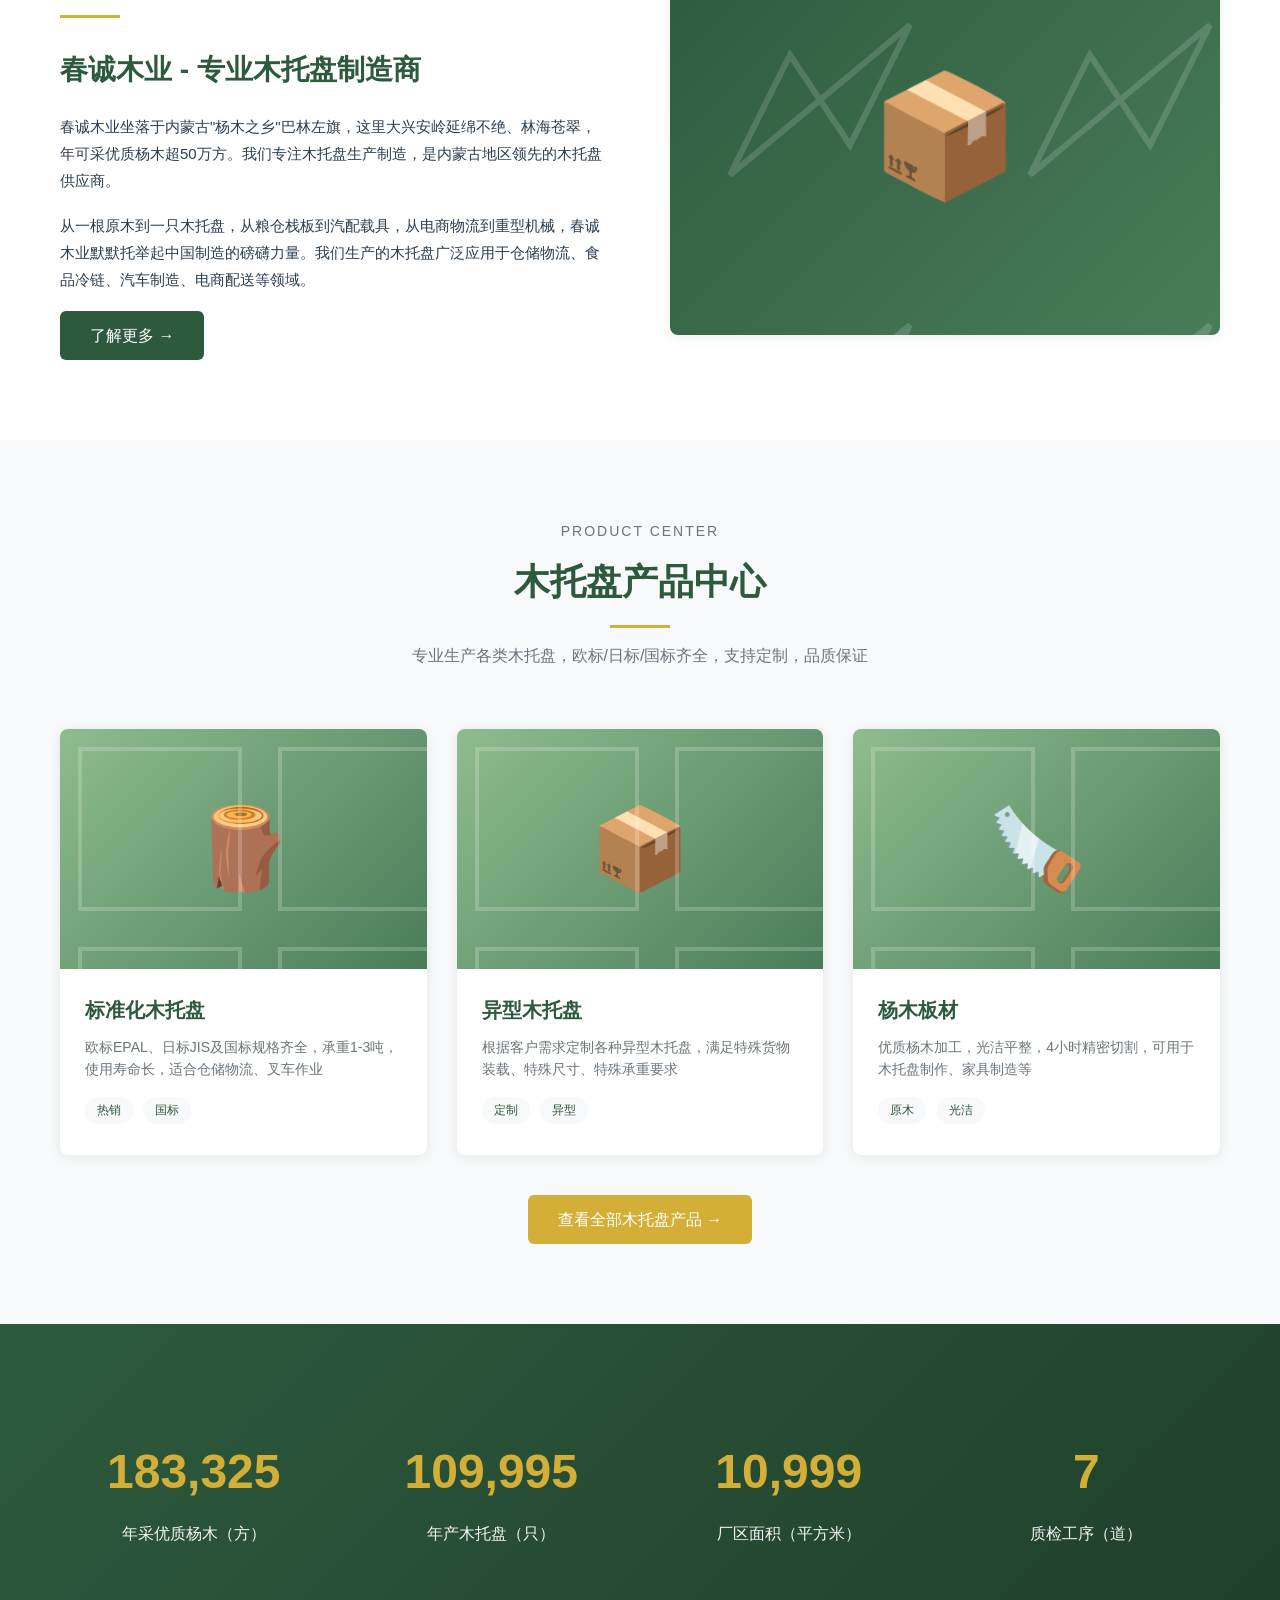
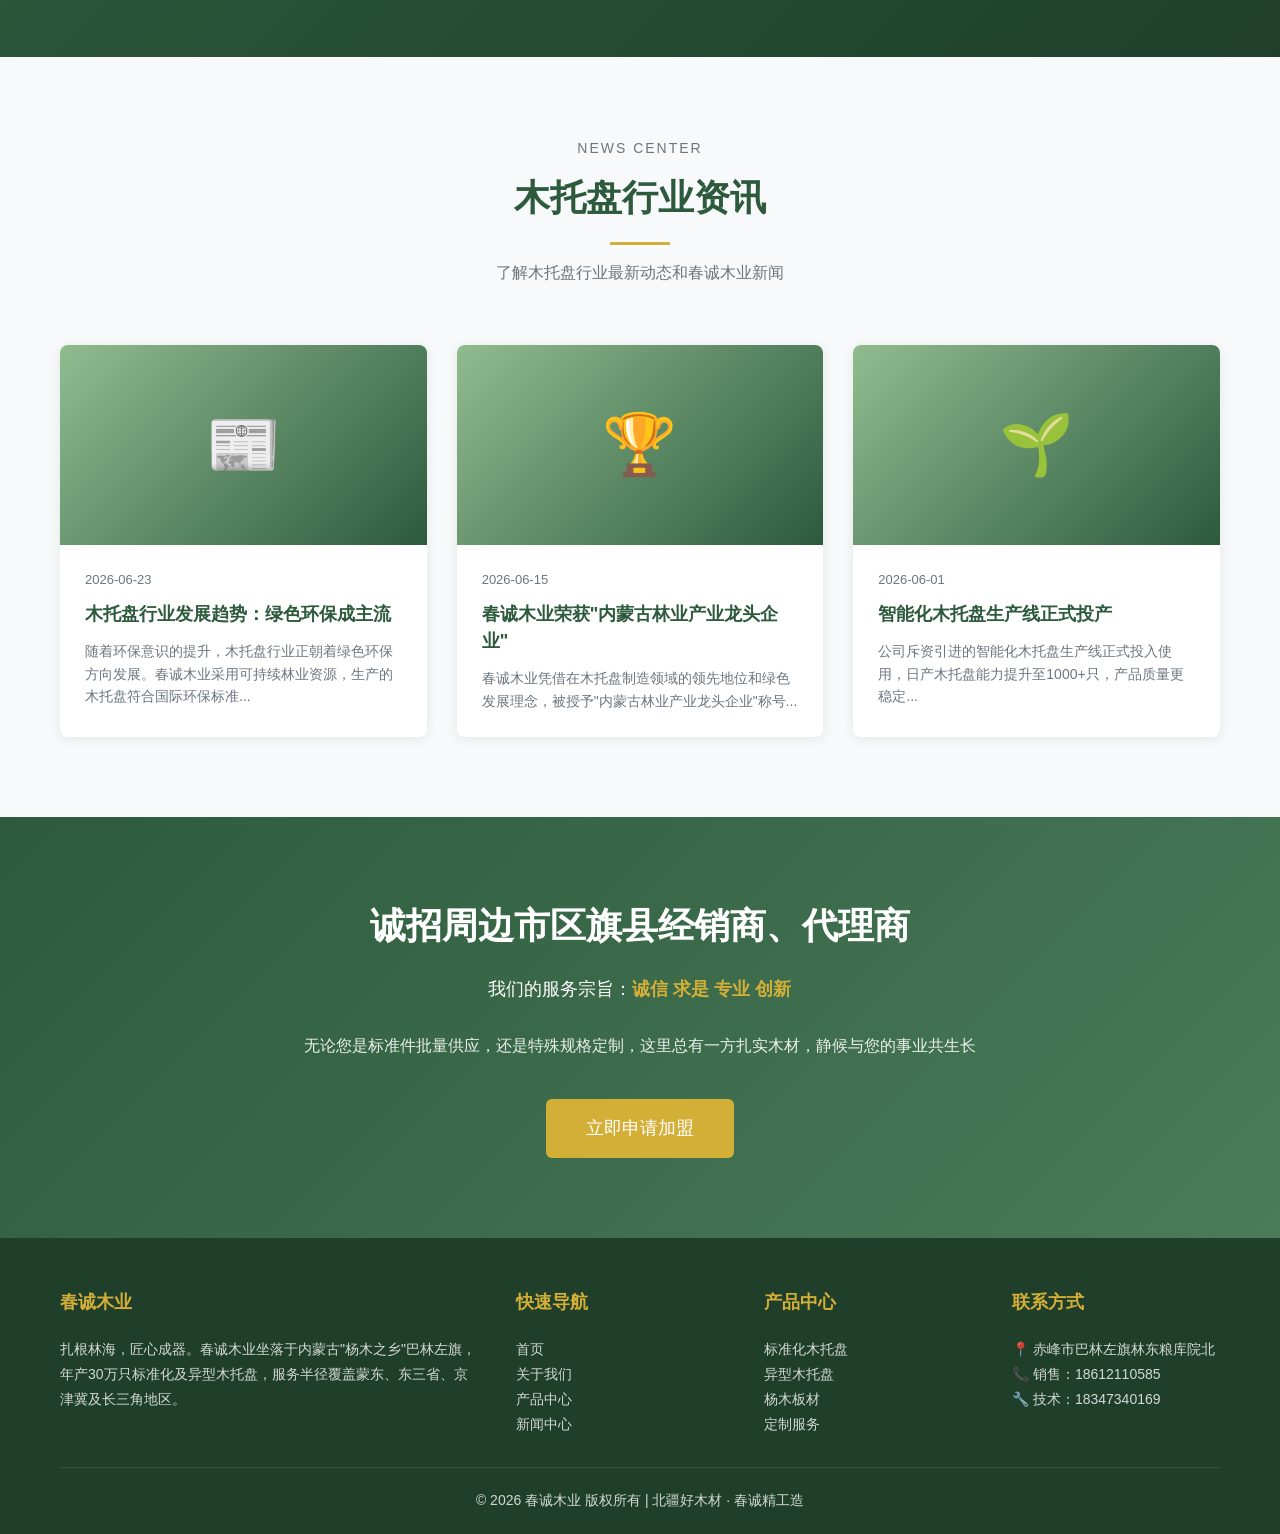
==== commit 15cbbb2a: "创建木托盘专用优化页面：pallet.html、inner-mongolia-pallet.html、logistics-pallet.html，更新站点地图" ====
--- a/index.html
+++ b/index.html
@@ -108,7 +108,7 @@
             </a>
             <ul class="nav-menu">
                 <li><a href="index.html" class="active">首页</a></li>
-                <li><a href="about.html">关于我们</a></li>
+                <li><a href="pallet.html">木托盘</a></li>
                 <li><a href="products.html">产品中心</a></li>
                 <li><a href="news.html">新闻中心</a></li>
                 <li><a href="honors.html">荣誉资质</a></li>
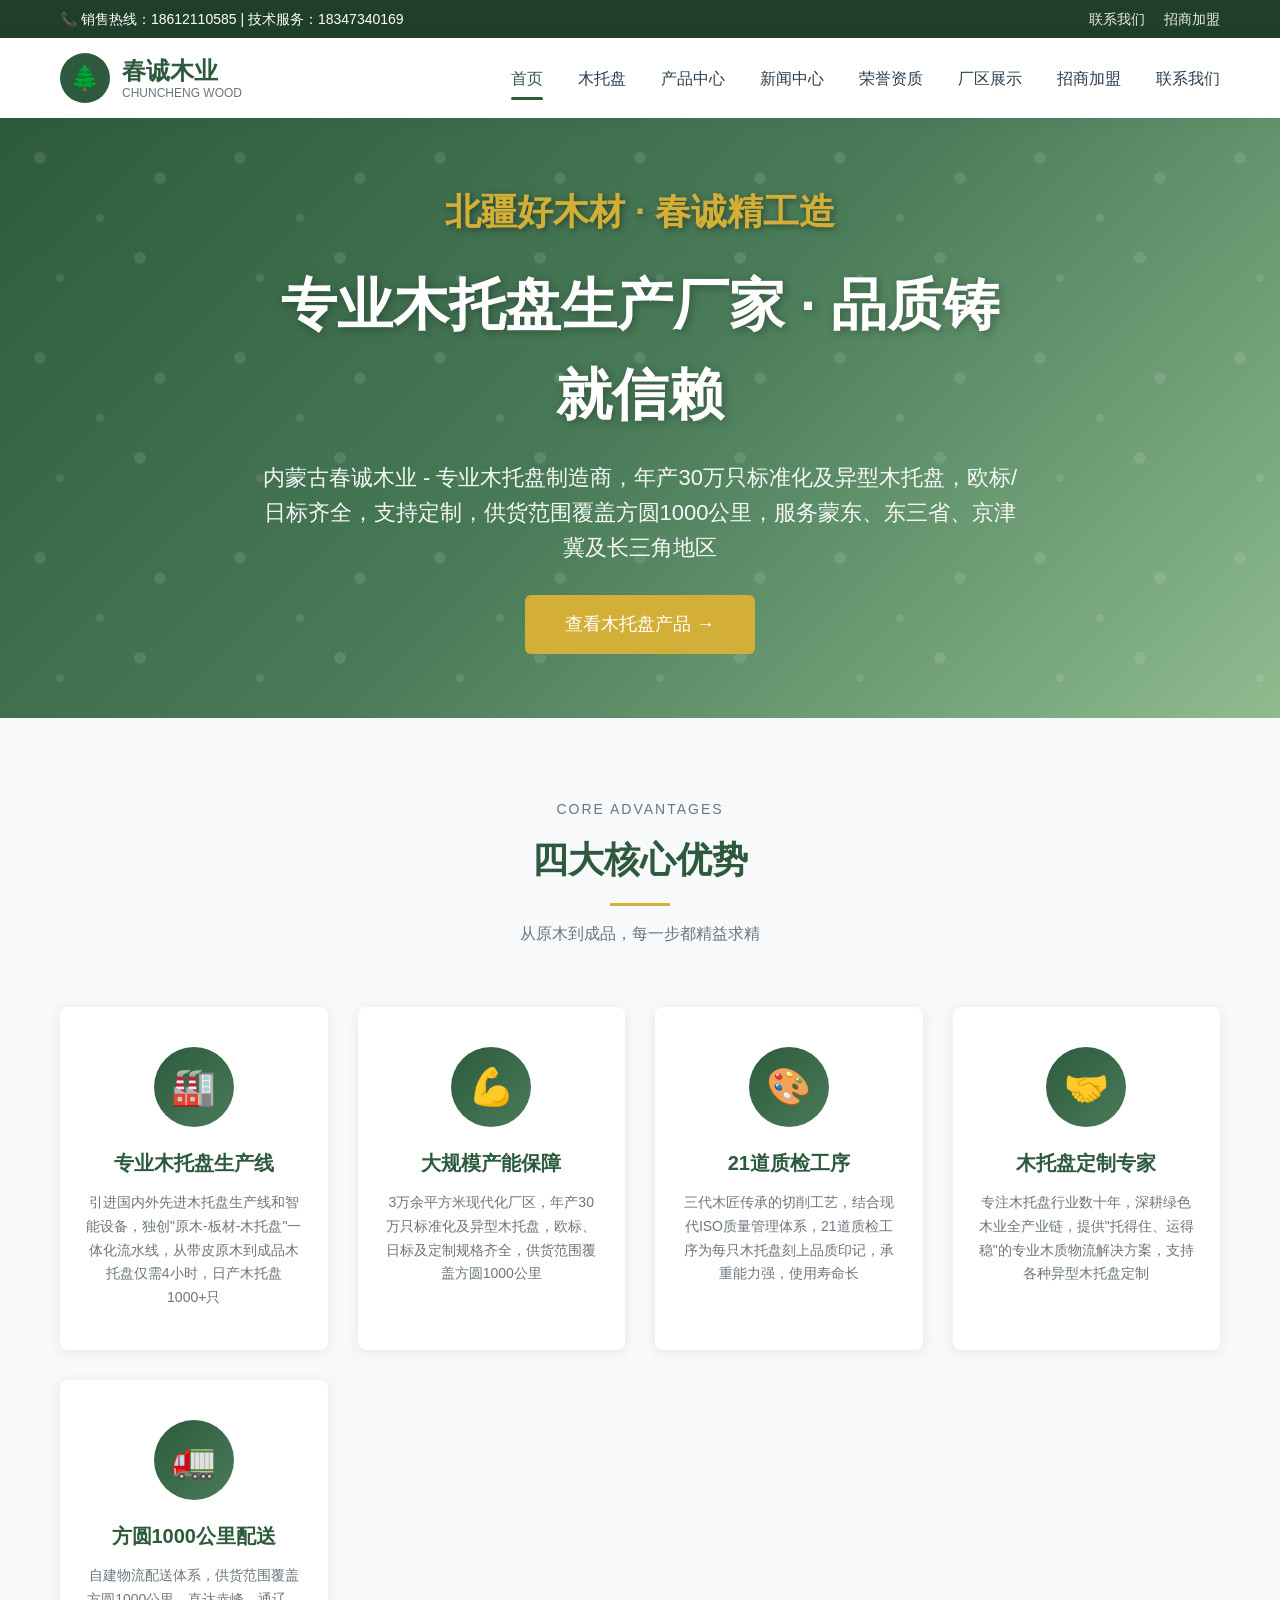
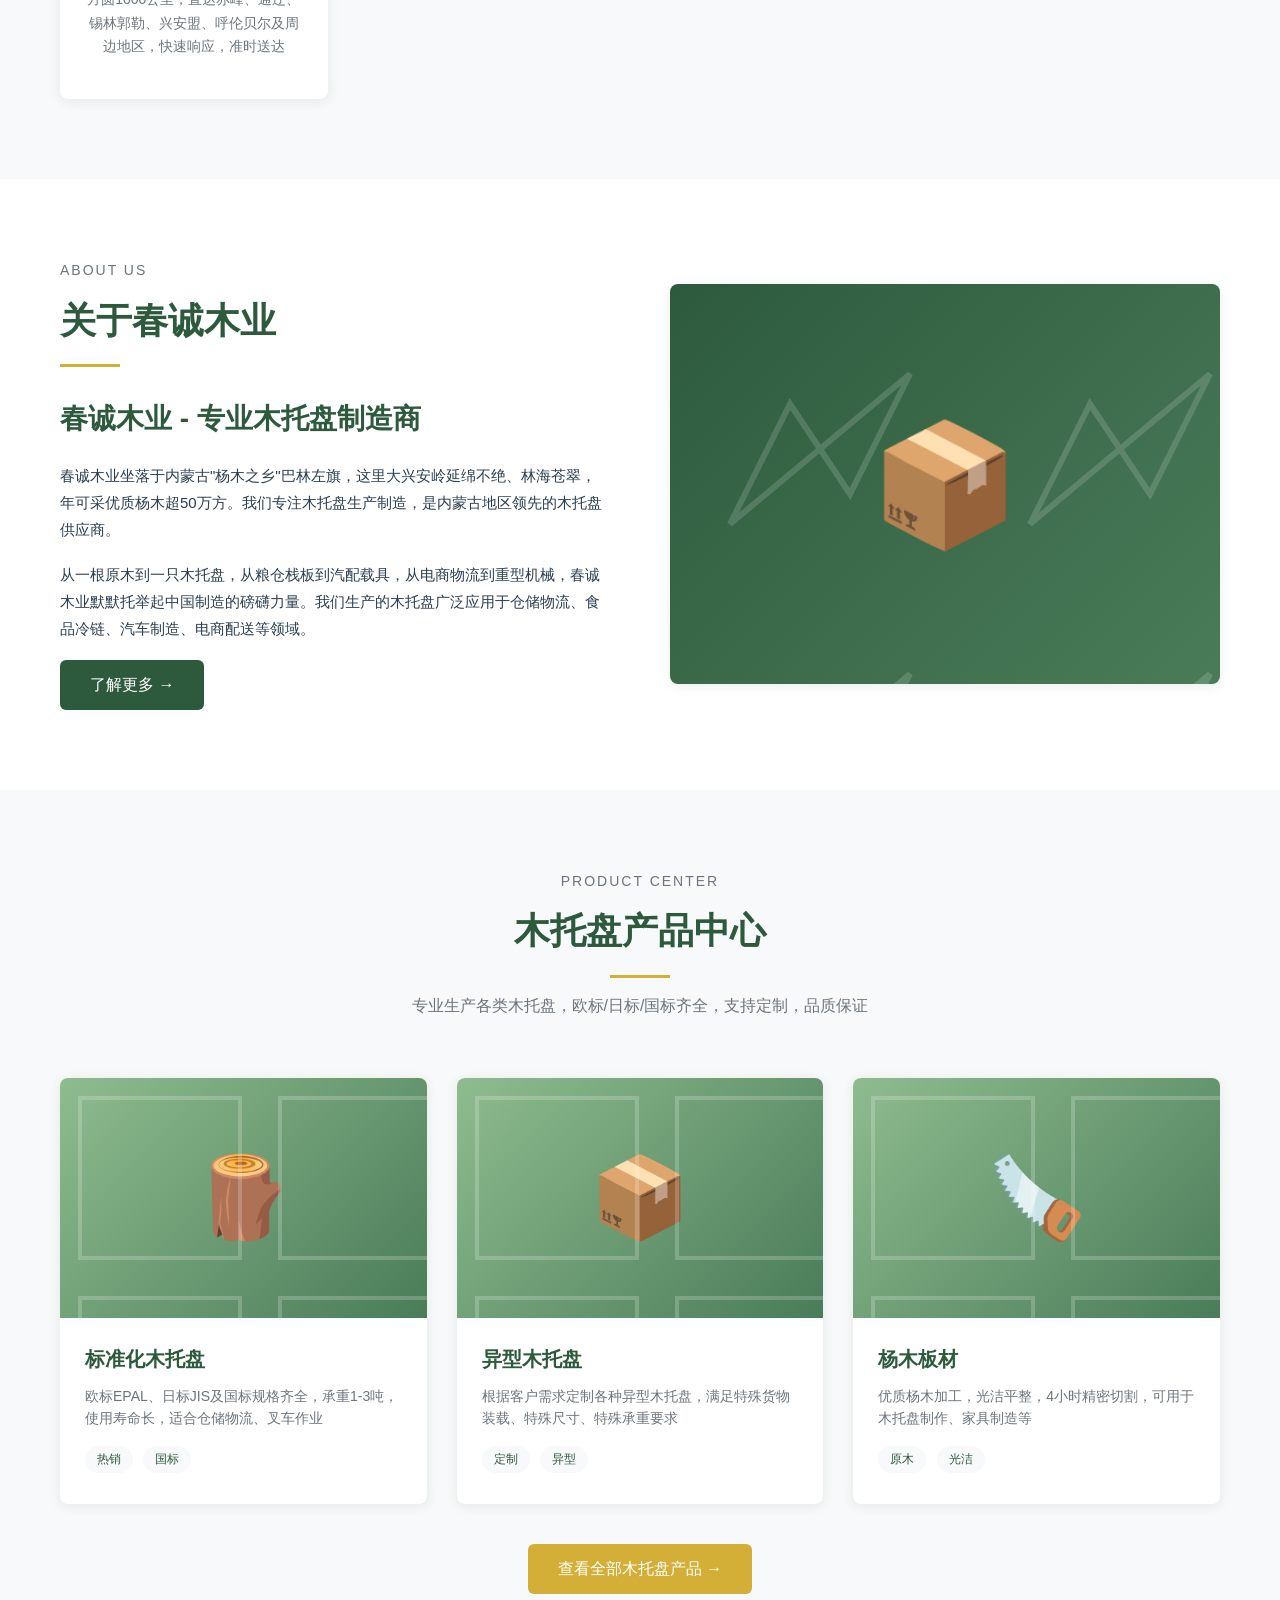
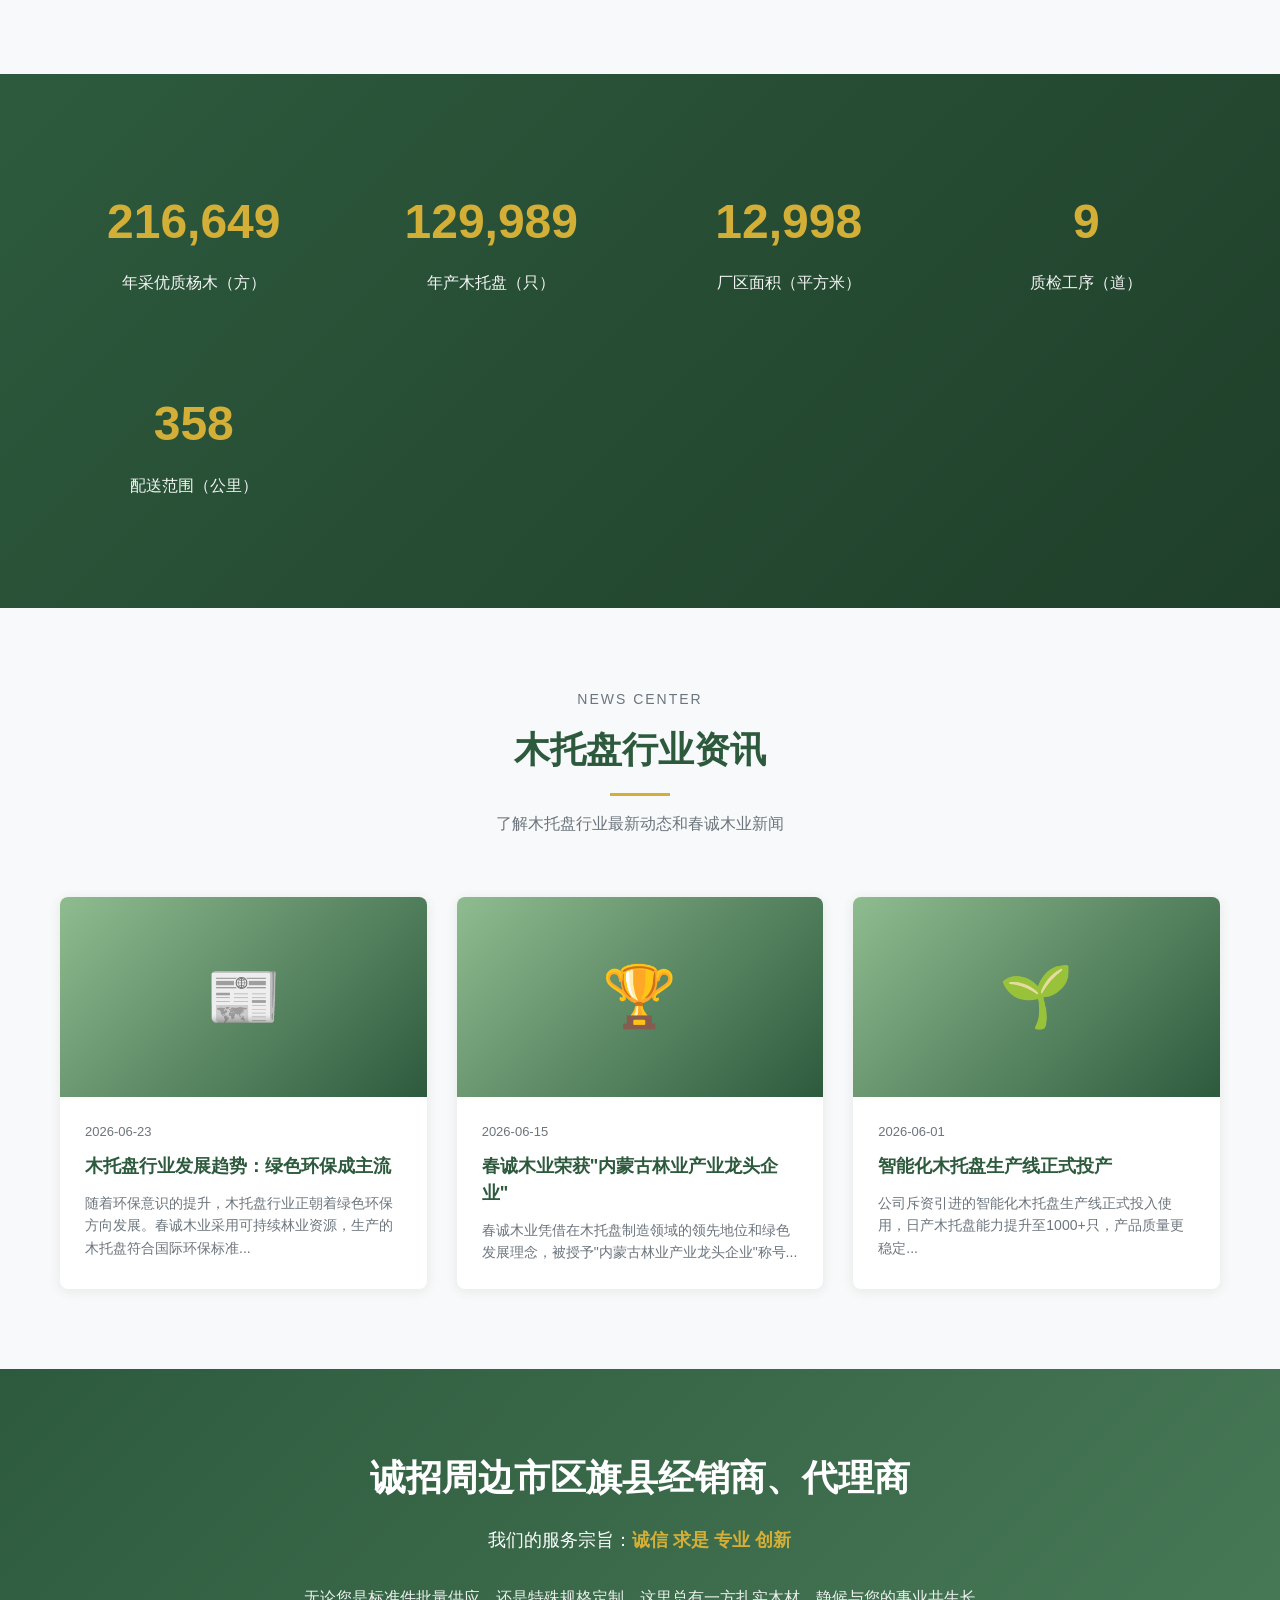
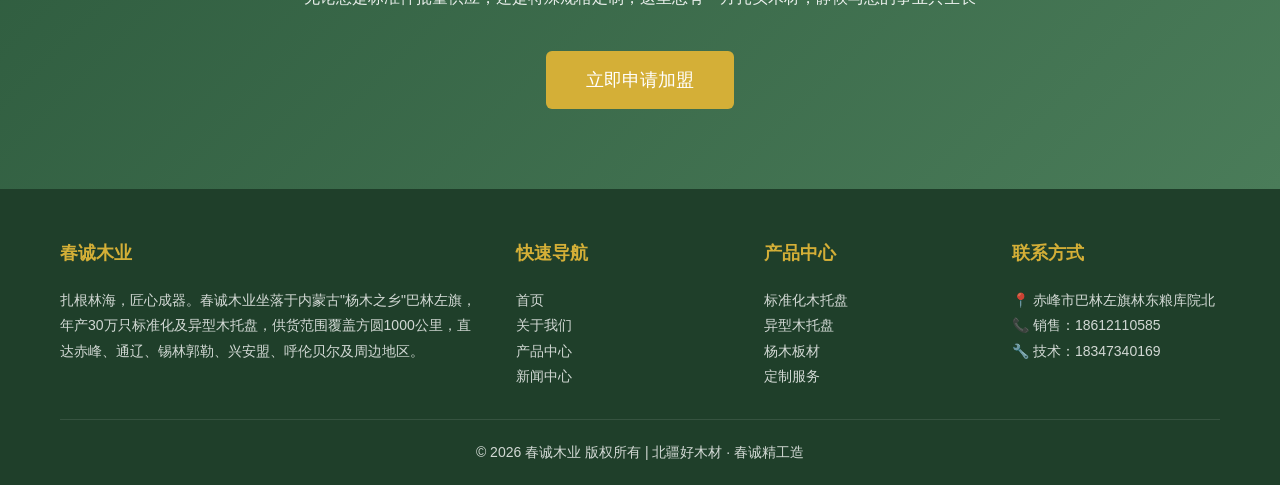
==== commit c3dedc01: "添加1000公里供货范围信息，优化地域关键词排名" ====
--- a/index.html
+++ b/index.html
@@ -4,8 +4,8 @@
     <meta charset="UTF-8">
     <meta name="viewport" content="width=device-width, initial-scale=1.0">
     <title>春诚木业 - 北疆好木材 春诚精工造</title>
-    <meta name="description" content="春诚木业专业生产木托盘、杨木板材，标准化木托盘、异型木托盘定制厂家，内蒙古赤峰木托盘供应商，年产30万只木托盘，服务蒙东、东三省、京津冀、长三角地区。">
-    <meta name="keywords" content="木托盘,木托盘厂家,木托盘定制,标准化木托盘,异型木托盘,杨木托盘,内蒙古木托盘,赤峰木托盘,托盘生产厂家,物流托盘,仓储托盘,欧标木托盘,日标木托盘">
+    <meta name="description" content="春诚木业专业生产木托盘、杨木板材，标准化木托盘、异型木托盘定制厂家，内蒙古赤峰木托盘供应商，供货范围覆盖方圆1000公里，服务蒙东、东三省、京津冀、长三角地区。">
+    <meta name="keywords" content="木托盘,木托盘厂家,木托盘定制,标准化木托盘,异型木托盘,杨木托盘,内蒙古木托盘,赤峰木托盘,通辽木托盘,锡林郭勒木托盘,兴安盟木托盘,呼伦贝尔木托盘,托盘生产厂家,物流托盘,仓储托盘,欧标木托盘,日标木托盘,方圆1000公里供货,木托盘配送范围">
     <meta name="author" content="春诚木业">
     <link rel="canonical" href="https://merzhang896.github.io/chuncheng-wood/">
     <meta name="robots" content="index, follow">
@@ -124,7 +124,7 @@
         <div class="banner-content">
             <div class="slogan">北疆好木材 · 春诚精工造</div>
             <h1>专业木托盘生产厂家 · 品质铸就信赖</h1>
-            <p>内蒙古春诚木业 - 专业木托盘制造商，年产30万只标准化及异型木托盘，欧标/日标齐全，支持定制，服务覆盖蒙东、东三省、京津冀及长三角地区</p>
+            <p>内蒙古春诚木业 - 专业木托盘制造商，年产30万只标准化及异型木托盘，欧标/日标齐全，支持定制，供货范围覆盖方圆1000公里，服务蒙东、东三省、京津冀及长三角地区</p>
             <a href="products.html" class="btn btn-gold btn-large">查看木托盘产品 →</a>
         </div>
     </section>
@@ -147,7 +147,7 @@
                 <div class="advantage-card">
                     <div class="advantage-icon">💪</div>
                     <h3>大规模产能保障</h3>
-                    <p>3万余平方米现代化厂区，年产30万只标准化及异型木托盘，欧标、日标及定制规格齐全，服务半径覆盖蒙东、东三省、京津冀及长三角</p>
+                    <p>3万余平方米现代化厂区，年产30万只标准化及异型木托盘，欧标、日标及定制规格齐全，供货范围覆盖方圆1000公里</p>
                 </div>
                 <div class="advantage-card">
                     <div class="advantage-icon">🎨</div>
@@ -158,6 +158,11 @@
                     <div class="advantage-icon">🤝</div>
                     <h3>木托盘定制专家</h3>
                     <p>专注木托盘行业数十年，深耕绿色木业全产业链，提供"托得住、运得稳"的专业木质物流解决方案，支持各种异型木托盘定制</p>
+                </div>
+                <div class="advantage-card">
+                    <div class="advantage-icon">🚛</div>
+                    <h3>方圆1000公里配送</h3>
+                    <p>自建物流配送体系，供货范围覆盖方圆1000公里，直达赤峰、通辽、锡林郭勒、兴安盟、呼伦贝尔及周边地区，快速响应，准时送达</p>
                 </div>
             </div>
         </div>
@@ -247,6 +252,10 @@
                     <div class="stat-number" data-target="21">0</div>
                     <div class="stat-label">质检工序（道）</div>
                 </div>
+                <div class="stat-item">
+                    <div class="stat-number" data-target="1000">0</div>
+                    <div class="stat-label">配送范围（公里）</div>
+                </div>
             </div>
         </div>
     </section>
@@ -305,7 +314,7 @@
             <div class="footer-content">
                 <div>
                     <h4>春诚木业</h4>
-                    <p>扎根林海，匠心成器。春诚木业坐落于内蒙古"杨木之乡"巴林左旗，年产30万只标准化及异型木托盘，服务半径覆盖蒙东、东三省、京津冀及长三角地区。</p>
+                    <p>扎根林海，匠心成器。春诚木业坐落于内蒙古"杨木之乡"巴林左旗，年产30万只标准化及异型木托盘，供货范围覆盖方圆1000公里，直达赤峰、通辽、锡林郭勒、兴安盟、呼伦贝尔及周边地区。</p>
                 </div>
                 <div>
                     <h4>快速导航</h4>
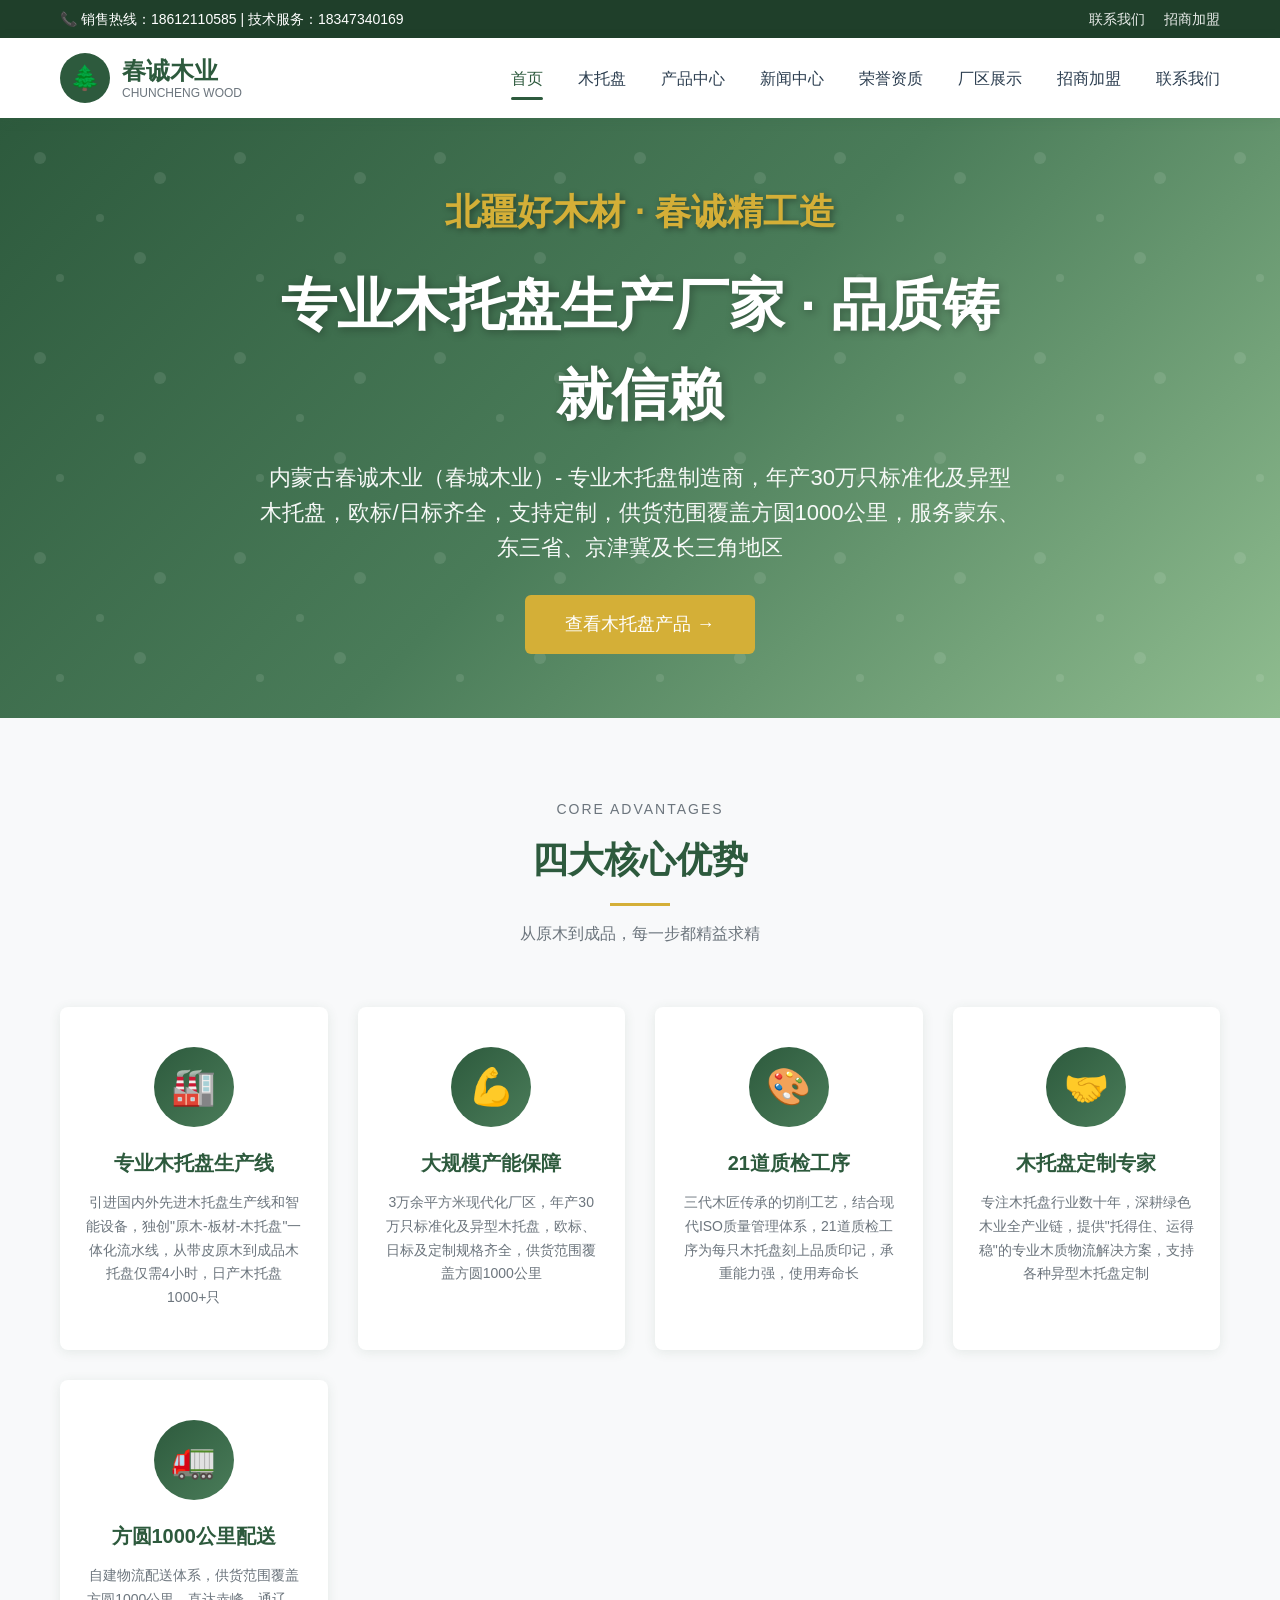
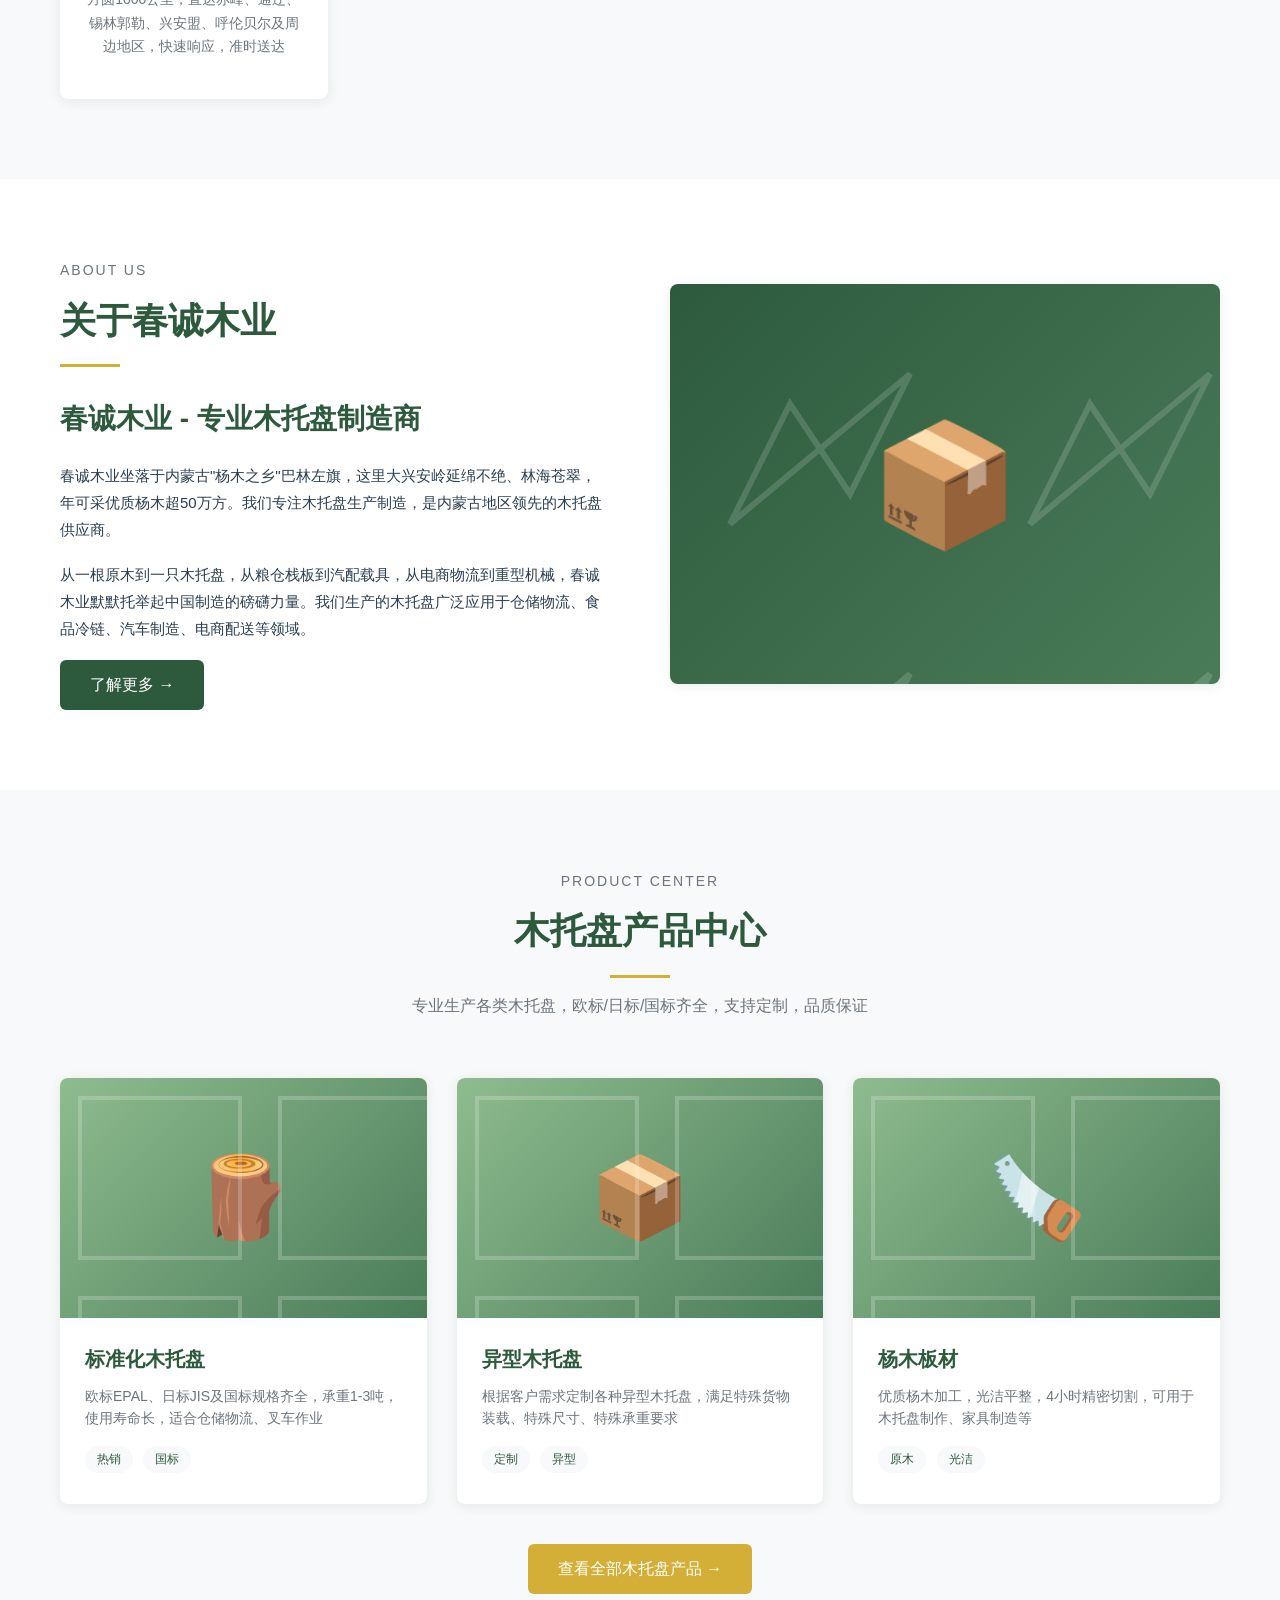
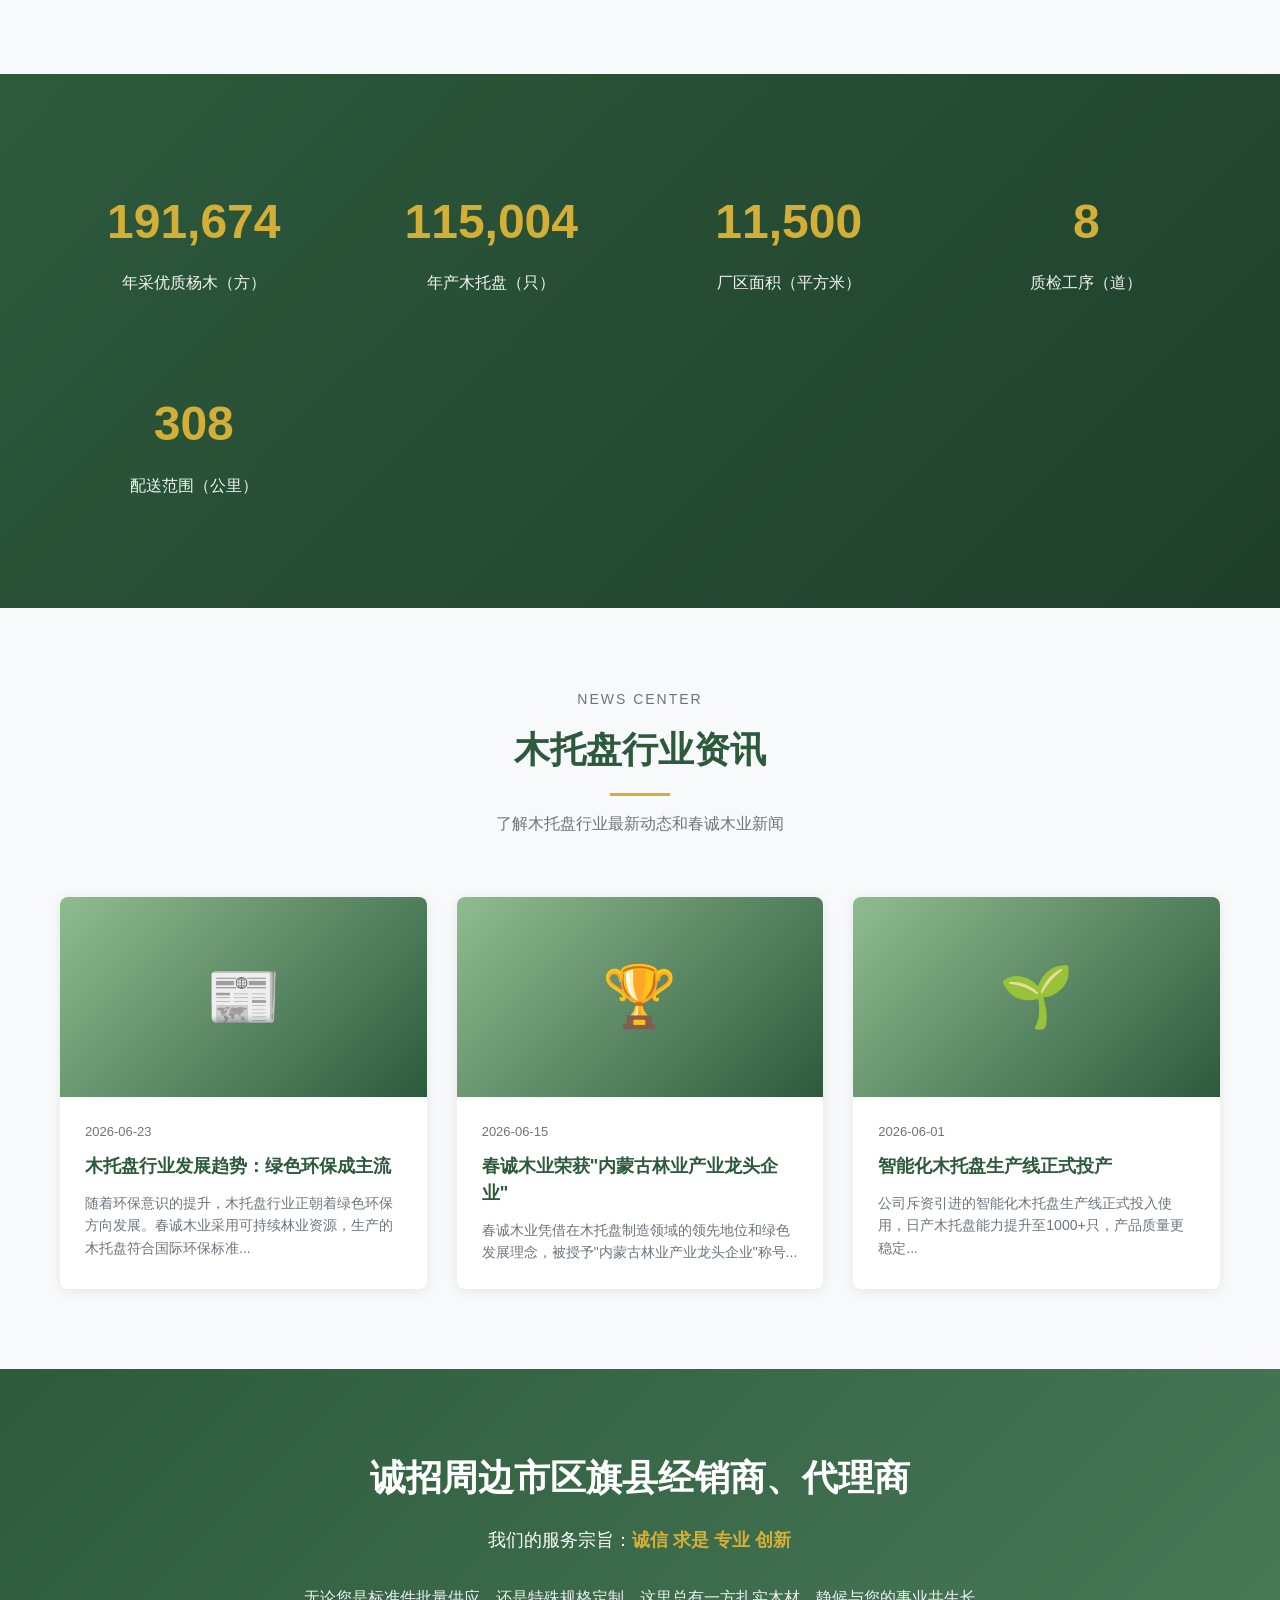
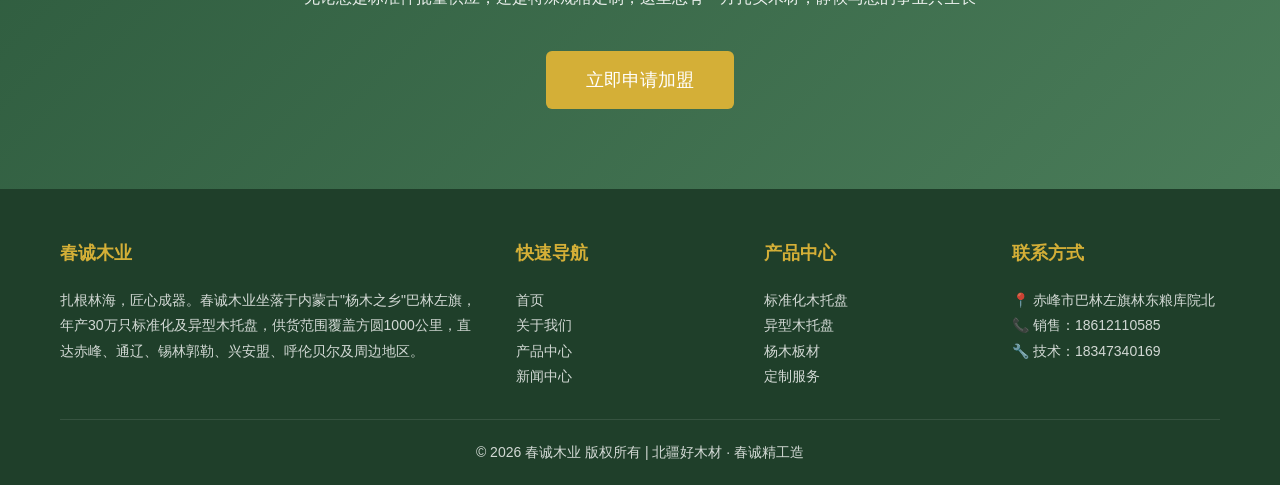
==== commit 1aa315ad: "优化SEO：添加春城关键词，让搜索春城也能找到官网" ====
--- a/index.html
+++ b/index.html
@@ -3,9 +3,9 @@
 <head>
     <meta charset="UTF-8">
     <meta name="viewport" content="width=device-width, initial-scale=1.0">
-    <title>春诚木业 - 北疆好木材 春诚精工造</title>
-    <meta name="description" content="春诚木业专业生产木托盘、杨木板材，标准化木托盘、异型木托盘定制厂家，内蒙古赤峰木托盘供应商，供货范围覆盖方圆1000公里，服务蒙东、东三省、京津冀、长三角地区。">
-    <meta name="keywords" content="木托盘,木托盘厂家,木托盘定制,标准化木托盘,异型木托盘,杨木托盘,内蒙古木托盘,赤峰木托盘,通辽木托盘,锡林郭勒木托盘,兴安盟木托盘,呼伦贝尔木托盘,托盘生产厂家,物流托盘,仓储托盘,欧标木托盘,日标木托盘,方圆1000公里供货,木托盘配送范围">
+    <title>春诚木业 - 北疆好木材 春诚精工造 | 春城木业</title>
+    <meta name="description" content="春诚木业（春城木业）专业生产木托盘、杨木板材，标准化木托盘、异型木托盘定制厂家，内蒙古赤峰木托盘供应商，供货范围覆盖方圆1000公里，服务蒙东、东三省、京津冀、长三角地区。">
+    <meta name="keywords" content="春诚,春诚木业,春城,春城木业,木托盘,木托盘厂家,木托盘定制,标准化木托盘,异型木托盘,杨木托盘,内蒙古木托盘,赤峰木托盘,通辽木托盘,锡林郭勒木托盘,兴安盟木托盘,呼伦贝尔木托盘,托盘生产厂家,物流托盘,仓储托盘,欧标木托盘,日标木托盘,方圆1000公里供货,木托盘配送范围">
     <meta name="author" content="春诚木业">
     <link rel="canonical" href="https://merzhang896.github.io/chuncheng-wood/">
     <meta name="robots" content="index, follow">
@@ -124,7 +124,7 @@
         <div class="banner-content">
             <div class="slogan">北疆好木材 · 春诚精工造</div>
             <h1>专业木托盘生产厂家 · 品质铸就信赖</h1>
-            <p>内蒙古春诚木业 - 专业木托盘制造商，年产30万只标准化及异型木托盘，欧标/日标齐全，支持定制，供货范围覆盖方圆1000公里，服务蒙东、东三省、京津冀及长三角地区</p>
+            <p>内蒙古春诚木业（春城木业）- 专业木托盘制造商，年产30万只标准化及异型木托盘，欧标/日标齐全，支持定制，供货范围覆盖方圆1000公里，服务蒙东、东三省、京津冀及长三角地区</p>
             <a href="products.html" class="btn btn-gold btn-large">查看木托盘产品 →</a>
         </div>
     </section>
--- a/css/style.css
+++ b/css/style.css
@@ -832,6 +832,15 @@
     opacity: 0.8;
 }
 
+.map-container {
+    width: 100%;
+    height: 400px;
+    border-radius: 8px;
+    overflow: hidden;
+    box-shadow: var(--shadow);
+    margin-bottom: 20px;
+}
+
 /* ===== 页脚 ===== */
 .footer {
     background: var(--primary-dark);
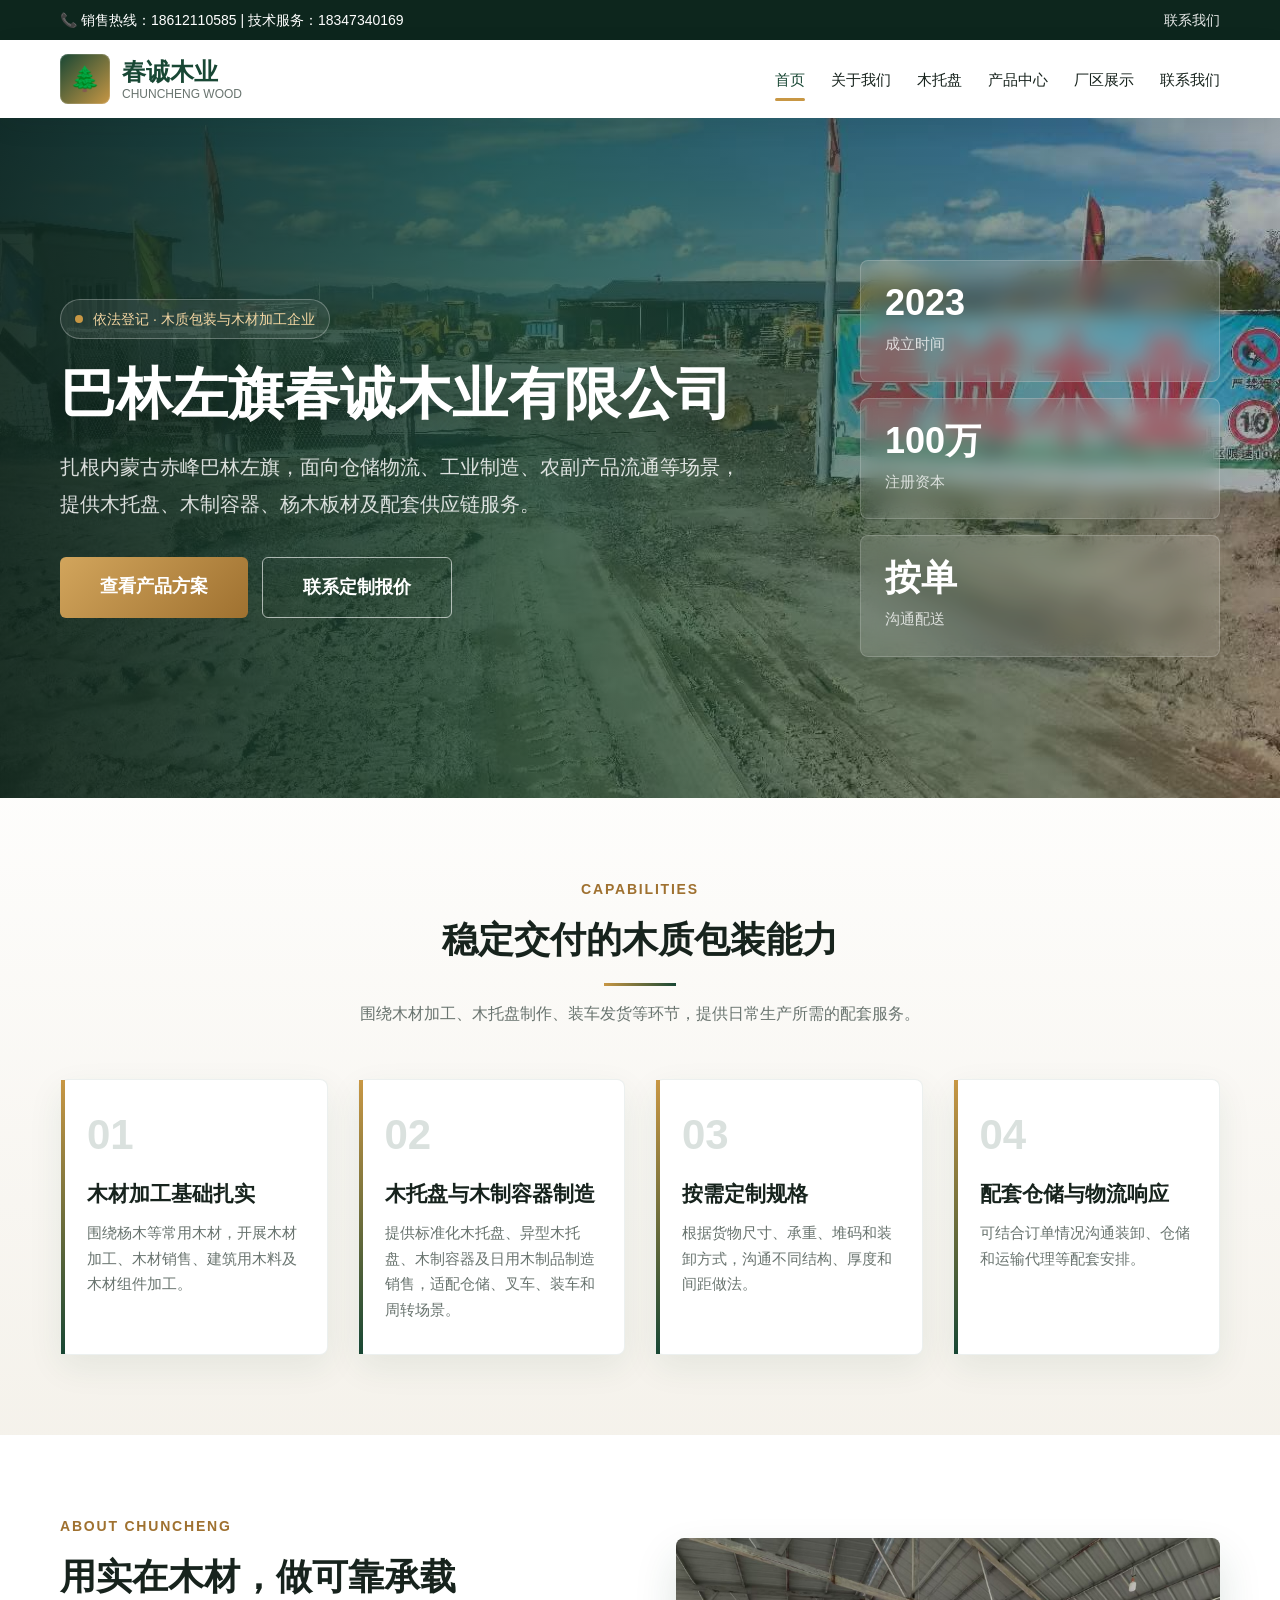
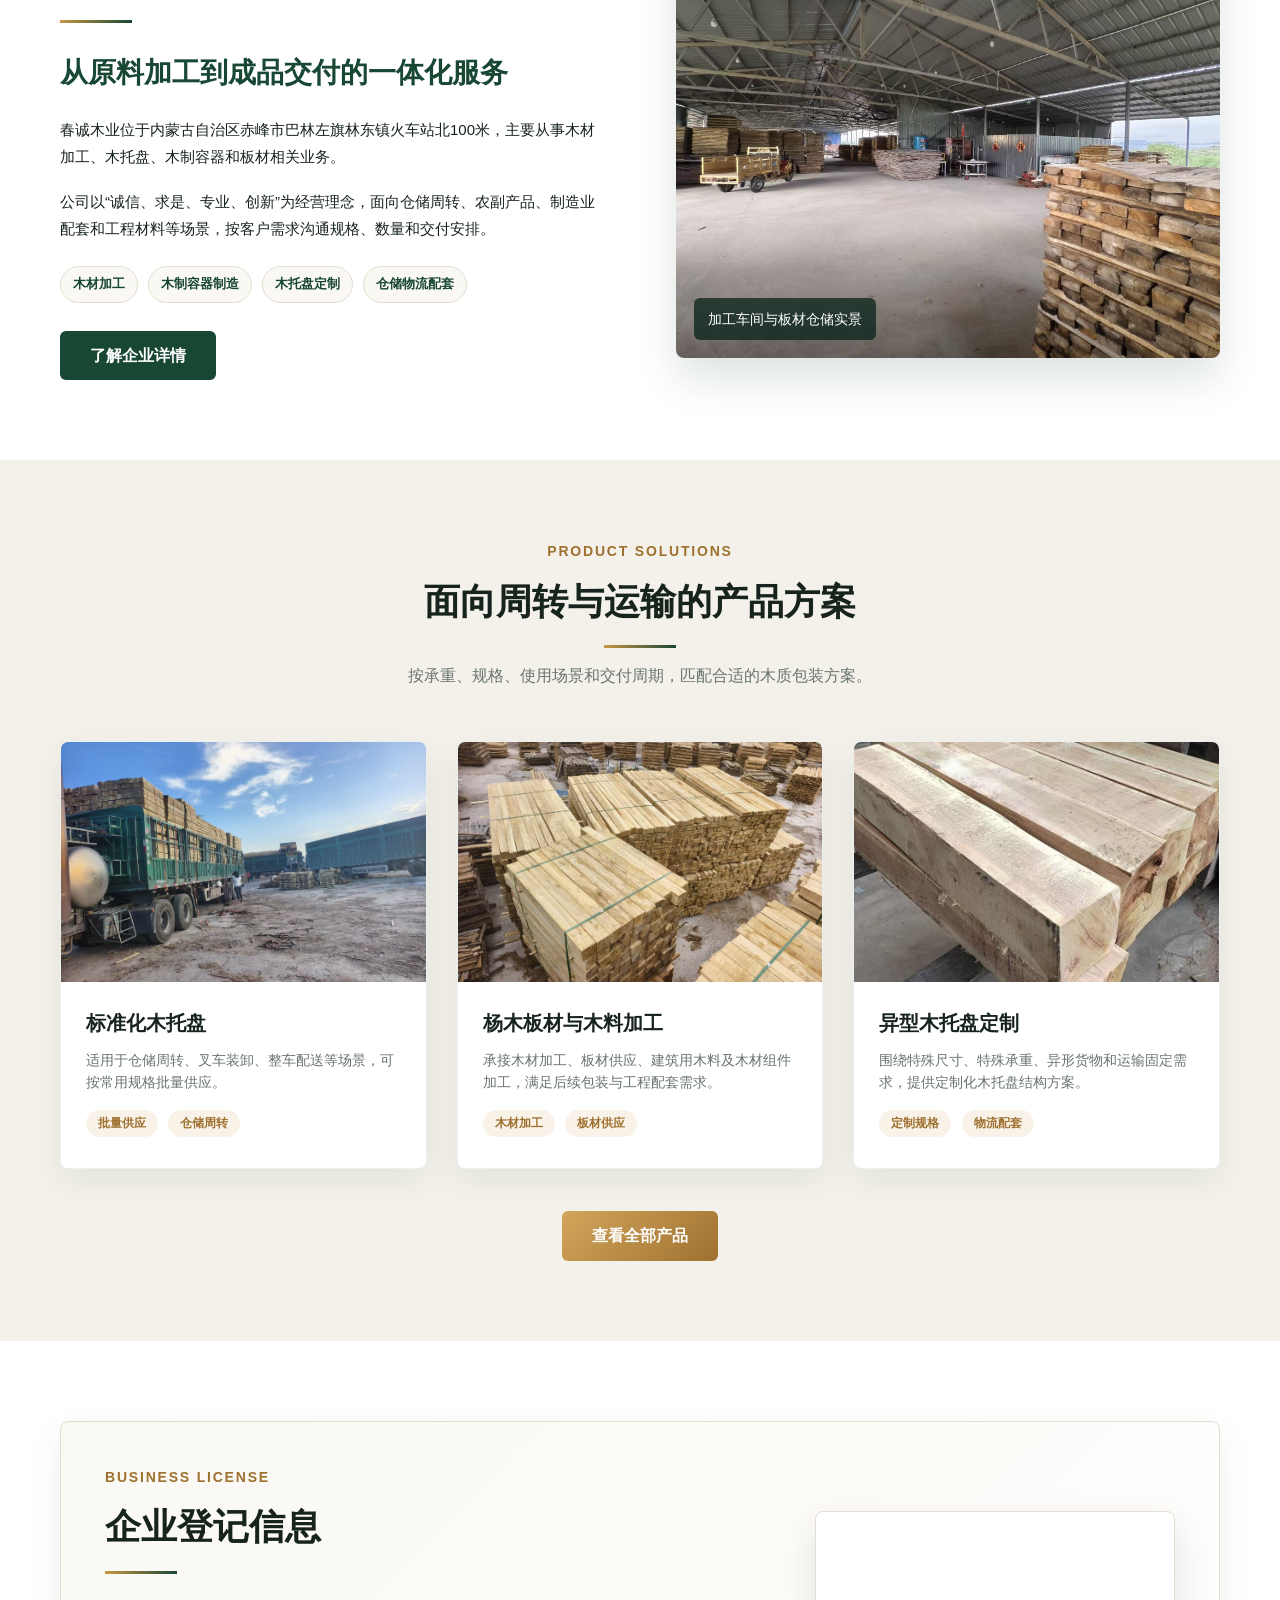
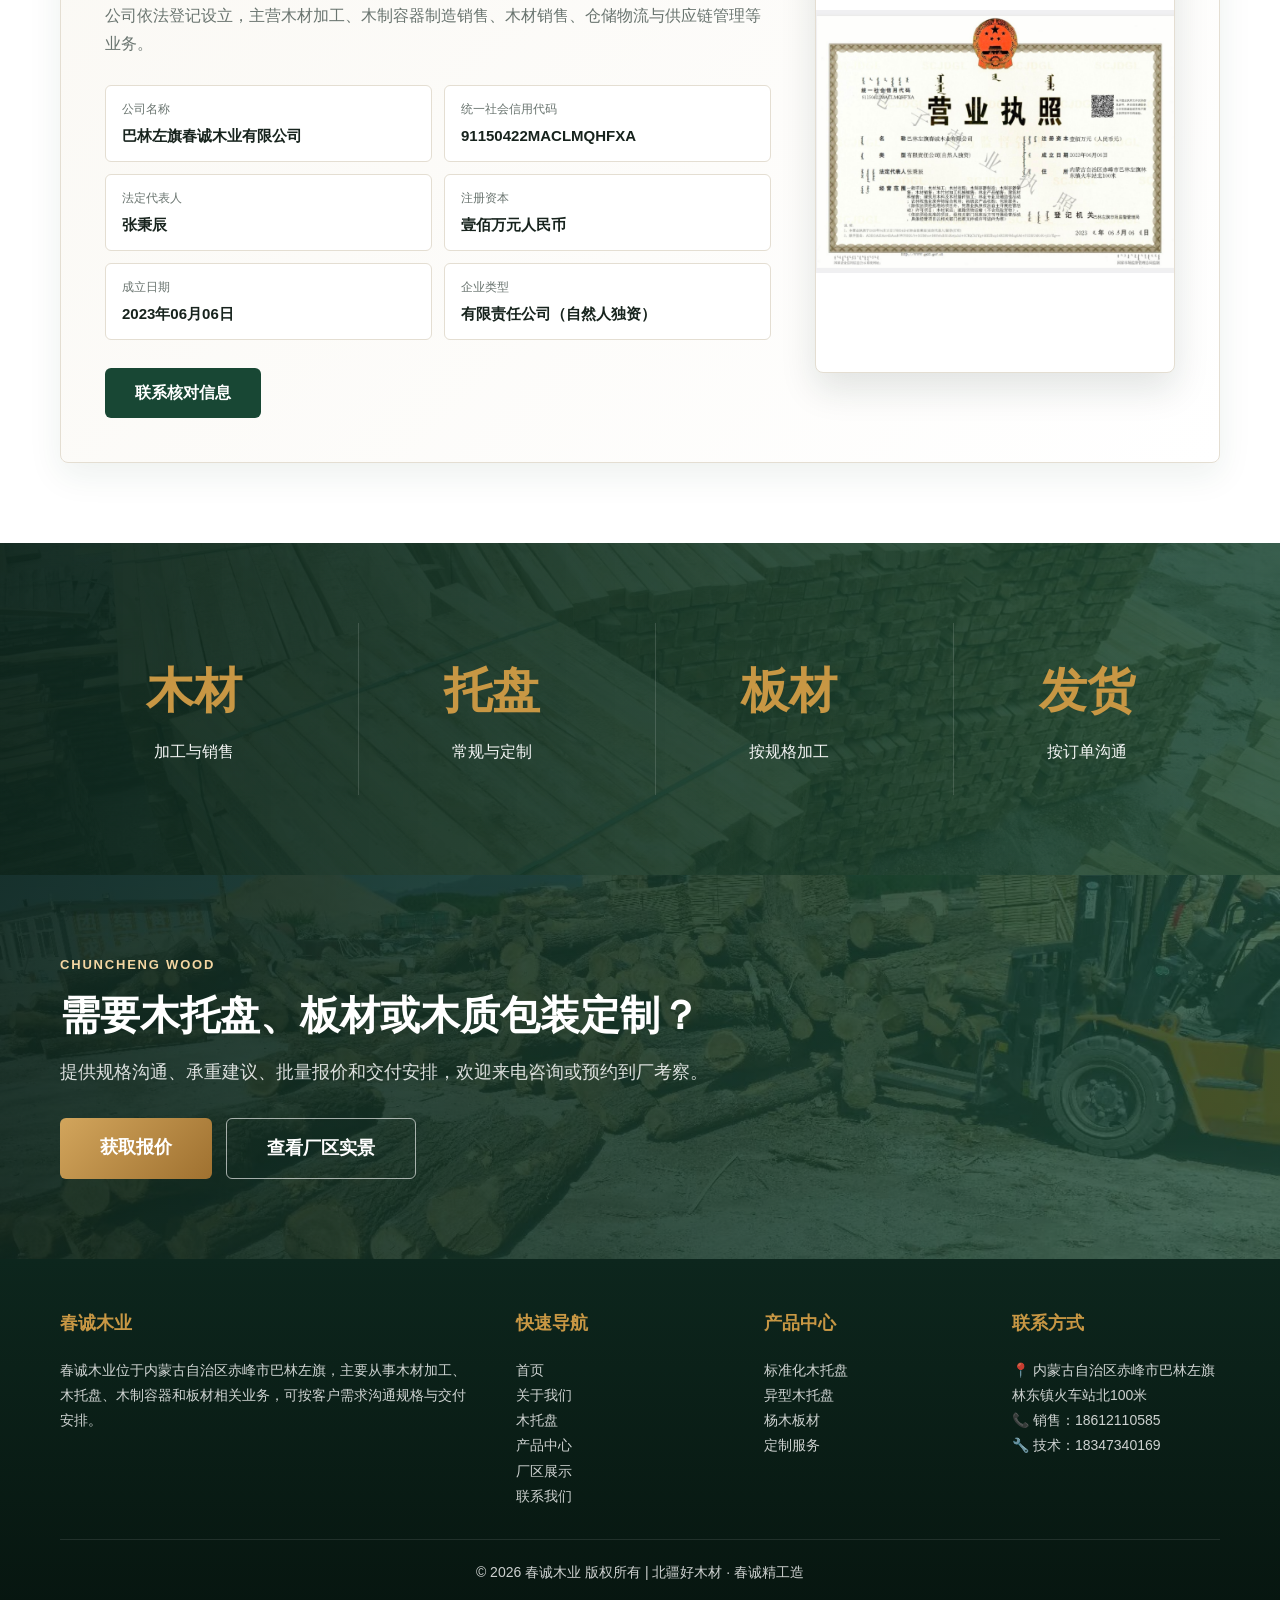
==== commit 03c67b3d: "优化官网内容与厂区展示" ====
--- a/index.html
+++ b/index.html
@@ -1,25 +1,25 @@
-<!DOCTYPE html>
+﻿<!DOCTYPE html>
 <html lang="zh-CN">
 <head>
     <meta charset="UTF-8">
     <meta name="viewport" content="width=device-width, initial-scale=1.0">
     <title>春诚木业 - 北疆好木材 春诚精工造 | 春城木业</title>
-    <meta name="description" content="春诚木业（春城木业）专业生产木托盘、杨木板材，标准化木托盘、异型木托盘定制厂家，内蒙古赤峰木托盘供应商，供货范围覆盖方圆1000公里，服务蒙东、东三省、京津冀、长三角地区。">
-    <meta name="keywords" content="春诚,春诚木业,春城,春城木业,木托盘,木托盘厂家,木托盘定制,标准化木托盘,异型木托盘,杨木托盘,内蒙古木托盘,赤峰木托盘,通辽木托盘,锡林郭勒木托盘,兴安盟木托盘,呼伦贝尔木托盘,托盘生产厂家,物流托盘,仓储托盘,欧标木托盘,日标木托盘,方圆1000公里供货,木托盘配送范围">
+    <meta name="description" content="巴林左旗春诚木业有限公司位于内蒙古赤峰市巴林左旗，主要从事木材加工、木托盘、木制容器、杨木板材等相关业务，可按订单沟通规格与配送。">
+    <meta name="keywords" content="春诚,春诚木业,春城,春城木业,木托盘,木托盘厂家,木托盘定制,标准化木托盘,异型木托盘,杨木托盘,内蒙古木托盘,赤峰木托盘,托盘生产厂家,物流托盘,仓储托盘,杨木板材">
     <meta name="author" content="春诚木业">
     <link rel="canonical" href="https://merzhang896.github.io/chuncheng-wood/">
     <meta name="robots" content="index, follow">
     <meta name="googlebot" content="index, follow">
     <meta name="bingbot" content="index, follow">
     <meta name="baidu-site-verification" content="春诚木业">
-    <meta name="description" property="og:description" content="春诚木业专业生产木托盘、杨木板材，标准化木托盘、异型木托盘定制厂家，内蒙古赤峰木托盘供应商，年产30万只木托盘，服务蒙东、东三省、京津冀、长三角地区。">
+    <meta name="description" property="og:description" content="巴林左旗春诚木业有限公司主要从事木材加工、木托盘、木制容器、杨木板材等相关业务，可按订单沟通规格与配送。">
     <meta name="image" property="og:image" content="https://merzhang896.github.io/chuncheng-wood/images/logo.png">
     <meta name="site_name" property="og:site_name" content="春诚木业">
     <meta name="title" property="og:title" content="春诚木业 - 专业木托盘生产厂家">
     <meta name="type" property="og:type" content="website">
     <meta name="url" property="og:url" content="https://merzhang896.github.io/chuncheng-wood/">
     <meta name="twitter:card" content="summary_large_image">
-    <meta name="twitter:description" content="春诚木业专业生产木托盘、杨木板材，标准化木托盘、异型木托盘定制厂家，内蒙古赤峰木托盘供应商，年产30万只木托盘，服务蒙东、东三省、京津冀、长三角地区。">
+    <meta name="twitter:description" content="巴林左旗春诚木业有限公司主要从事木材加工、木托盘、木制容器、杨木板材等相关业务，可按订单沟通规格与配送。">
     <meta name="twitter:image" content="https://merzhang896.github.io/chuncheng-wood/images/logo.png">
     <meta name="twitter:title" content="春诚木业 - 专业木托盘生产厂家">
     <meta name="twitter:url" content="https://merzhang896.github.io/chuncheng-wood/">
@@ -29,14 +29,14 @@
         "@type": "Organization",
         "name": "春诚木业",
         "legalName": "巴林左旗春诚木业有限公司",
-        "description": "巴林左旗春诚木业有限公司成立于2023年，位于内蒙古赤峰市巴林左旗，是专业的木托盘生产厂家，年产30万只标准化及异型木托盘，提供欧标EPAL、日标JIS、国标等多种规格木托盘定制服务，服务半径覆盖蒙东、东三省、京津冀及长三角地区。",
+        "description": "巴林左旗春诚木业有限公司成立于2023年，位于内蒙古赤峰市巴林左旗，主要从事木材加工、木托盘、木制容器和杨木板材等相关业务，可按订单沟通规格与配送。",
         "url": "https://merzhang896.github.io/chuncheng-wood/",
         "telephone": "18612110585",
         "foundingDate": "2023-06-06",
         "founder": "张秉辰",
         "address": {
             "@type": "PostalAddress",
-            "streetAddress": "赤峰市巴林左旗林东粮库院北",
+            "streetAddress": "内蒙古自治区赤峰市巴林左旗林东镇火车站北100米",
             "addressLocality": "赤峰市",
             "addressRegion": "内蒙古自治区",
             "postalCode": "025450"
@@ -90,9 +90,7 @@
         <div class="container">
             <span>📞 销售热线：18612110585 | 技术服务：18347340169</span>
             <div>
-                <a href="contact.html">联系我们</a>
-                <a href="join.html">招商加盟</a>
-            </div>
+                <a href="contact.html">联系我们</a>            </div>
         </div>
     </div>
 
@@ -108,203 +106,221 @@
             </a>
             <ul class="nav-menu">
                 <li><a href="index.html" class="active">首页</a></li>
+                <li><a href="about.html">关于我们</a></li>
                 <li><a href="pallet.html">木托盘</a></li>
                 <li><a href="products.html">产品中心</a></li>
-                <li><a href="news.html">新闻中心</a></li>
-                <li><a href="honors.html">荣誉资质</a></li>
                 <li><a href="factory.html">厂区展示</a></li>
-                <li><a href="join.html">招商加盟</a></li>
                 <li><a href="contact.html">联系我们</a></li>
             </ul>
         </div>
     </nav>
 
     <!-- 首页Banner -->
-    <section class="banner">
-        <div class="banner-content">
-            <div class="slogan">北疆好木材 · 春诚精工造</div>
-            <h1>专业木托盘生产厂家 · 品质铸就信赖</h1>
-            <p>内蒙古春诚木业（春城木业）- 专业木托盘制造商，年产30万只标准化及异型木托盘，欧标/日标齐全，支持定制，供货范围覆盖方圆1000公里，服务蒙东、东三省、京津冀及长三角地区</p>
-            <a href="products.html" class="btn btn-gold btn-large">查看木托盘产品 →</a>
-        </div>
-    </section>
-
-    <!-- 核心优势 -->
-    <section class="section advantages">
+    <section class="banner premium-hero">
+        <div class="container hero-inner">
+            <div class="hero-content">
+                <div class="hero-kicker">依法登记 · 木质包装与木材加工企业</div>
+                <h1>巴林左旗春诚木业有限公司</h1>
+                <p>扎根内蒙古赤峰巴林左旗，面向仓储物流、工业制造、农副产品流通等场景，提供木托盘、木制容器、杨木板材及配套供应链服务。</p>
+                <div class="hero-actions">
+                    <a href="products.html" class="btn btn-gold btn-large">查看产品方案</a>
+                    <a href="contact.html" class="btn btn-outline btn-large">联系定制报价</a>
+                </div>
+            </div>
+            <div class="hero-highlights" aria-label="企业核心数据">
+                <div>
+                    <strong>2023</strong>
+                    <span>成立时间</span>
+                </div>
+                <div>
+                    <strong>100万</strong>
+                    <span>注册资本</span>
+                </div>
+                <div>
+                    <strong>按单</strong>
+                    <span>沟通配送</span>
+                </div>
+            </div>
+        </div>
+    </section>
+
+    <!-- 核心能力 -->
+    <section class="section advantages premium-section">
         <div class="container">
             <div class="section-title">
-                <div class="en">CORE ADVANTAGES</div>
-                <h2>四大核心优势</h2>
+                <div class="en">CAPABILITIES</div>
+                <h2>稳定交付的木质包装能力</h2>
                 <div class="line"></div>
-                <p>从原木到成品，每一步都精益求精</p>
-            </div>
-            <div class="advantage-grid">
-                <div class="advantage-card">
-                    <div class="advantage-icon">🏭</div>
-                    <h3>专业木托盘生产线</h3>
-                    <p>引进国内外先进木托盘生产线和智能设备，独创"原木-板材-木托盘"一体化流水线，从带皮原木到成品木托盘仅需4小时，日产木托盘1000+只</p>
-                </div>
-                <div class="advantage-card">
-                    <div class="advantage-icon">💪</div>
-                    <h3>大规模产能保障</h3>
-                    <p>3万余平方米现代化厂区，年产30万只标准化及异型木托盘，欧标、日标及定制规格齐全，供货范围覆盖方圆1000公里</p>
-                </div>
-                <div class="advantage-card">
-                    <div class="advantage-icon">🎨</div>
-                    <h3>21道质检工序</h3>
-                    <p>三代木匠传承的切削工艺，结合现代ISO质量管理体系，21道质检工序为每只木托盘刻上品质印记，承重能力强，使用寿命长</p>
-                </div>
-                <div class="advantage-card">
-                    <div class="advantage-icon">🤝</div>
-                    <h3>木托盘定制专家</h3>
-                    <p>专注木托盘行业数十年，深耕绿色木业全产业链，提供"托得住、运得稳"的专业木质物流解决方案，支持各种异型木托盘定制</p>
-                </div>
-                <div class="advantage-card">
-                    <div class="advantage-icon">🚛</div>
-                    <h3>方圆1000公里配送</h3>
-                    <p>自建物流配送体系，供货范围覆盖方圆1000公里，直达赤峰、通辽、锡林郭勒、兴安盟、呼伦贝尔及周边地区，快速响应，准时送达</p>
+                <p>围绕木材加工、木托盘制作、装车发货等环节，提供日常生产所需的配套服务。</p>
+            </div>
+            <div class="advantage-grid feature-grid">
+                <div class="advantage-card feature-card">
+                    <div class="feature-index">01</div>
+                    <h3>木材加工基础扎实</h3>
+                    <p>围绕杨木等常用木材，开展木材加工、木材销售、建筑用木料及木材组件加工。</p>
+                </div>
+                <div class="advantage-card feature-card">
+                    <div class="feature-index">02</div>
+                    <h3>木托盘与木制容器制造</h3>
+                    <p>提供标准化木托盘、异型木托盘、木制容器及日用木制品制造销售，适配仓储、叉车、装车和周转场景。</p>
+                </div>
+                <div class="advantage-card feature-card">
+                    <div class="feature-index">03</div>
+                    <h3>按需定制规格</h3>
+                    <p>根据货物尺寸、承重、堆码和装卸方式，沟通不同结构、厚度和间距做法。</p>
+                </div>
+                <div class="advantage-card feature-card">
+                    <div class="feature-index">04</div>
+                    <h3>配套仓储与物流响应</h3>
+                    <p>可结合订单情况沟通装卸、仓储和运输代理等配套安排。</p>
                 </div>
             </div>
         </div>
     </section>
 
     <!-- 关于我们 -->
-    <section class="section about-section">
+    <section class="section about-section premium-about">
         <div class="container">
             <div class="about-content">
                 <div class="about-text">
-                    <div class="section-title" style="text-align: left; margin-bottom: 30px;">
-                        <div class="en">ABOUT US</div>
-                        <h2>关于春诚木业</h2>
-                        <div class="line" style="margin: 15px 0;"></div>
-                    </div>
-                    <h3>春诚木业 - 专业木托盘制造商</h3>
-                    <p>春诚木业坐落于内蒙古"杨木之乡"巴林左旗，这里大兴安岭延绵不绝、林海苍翠，年可采优质杨木超50万方。我们专注木托盘生产制造，是内蒙古地区领先的木托盘供应商。</p>
-                    <p>从一根原木到一只木托盘，从粮仓栈板到汽配载具，从电商物流到重型机械，春诚木业默默托举起中国制造的磅礴力量。我们生产的木托盘广泛应用于仓储物流、食品冷链、汽车制造、电商配送等领域。</p>
-                    <a href="about.html" class="btn">了解更多 →</a>
-                </div>
-                <div class="about-image">📦</div>
+                    <div class="section-title section-title-left">
+                        <div class="en">ABOUT CHUNCHENG</div>
+                        <h2>用实在木材，做可靠承载</h2>
+                        <div class="line"></div>
+                    </div>
+                    <h3>从原料加工到成品交付的一体化服务</h3>
+                    <p>春诚木业位于内蒙古自治区赤峰市巴林左旗林东镇火车站北100米，主要从事木材加工、木托盘、木制容器和板材相关业务。</p>
+                    <p>公司以“诚信、求是、专业、创新”为经营理念，面向仓储周转、农副产品、制造业配套和工程材料等场景，按客户需求沟通规格、数量和交付安排。</p>
+                    <div class="about-tags">
+                        <span>木材加工</span>
+                        <span>木制容器制造</span>
+                        <span>木托盘定制</span>
+                        <span>仓储物流配套</span>
+                    </div>
+                    <a href="about.html" class="btn">了解企业详情</a>
+                </div>
+                <div class="about-media">
+                    <img src="images/site_factory_workshop.jpg" alt="春诚木业加工车间与板材仓储实景">
+                    <div class="media-caption">加工车间与板材仓储实景</div>
+                </div>
             </div>
         </div>
     </section>
 
     <!-- 产品中心 -->
-    <section class="section" style="background: var(--bg-light);">
+    <section class="section product-section premium-section">
         <div class="container">
             <div class="section-title">
-                <div class="en">PRODUCT CENTER</div>
-                <h2>木托盘产品中心</h2>
+                <div class="en">PRODUCT SOLUTIONS</div>
+                <h2>面向周转与运输的产品方案</h2>
                 <div class="line"></div>
-                <p>专业生产各类木托盘，欧标/日标/国标齐全，支持定制，品质保证</p>
-            </div>
-            <div class="product-grid">
+                <p>按承重、规格、使用场景和交付周期，匹配合适的木质包装方案。</p>
+            </div>
+            <div class="product-grid premium-products">
                 <div class="product-card">
-                    <div class="product-image">🪵</div>
+                    <div class="product-image">
+                        <img src="images/site_factory_loading.jpg" alt="木材装车发货现场">
+                    </div>
                     <div class="product-info">
                         <h3>标准化木托盘</h3>
-                        <p>欧标EPAL、日标JIS及国标规格齐全，承重1-3吨，使用寿命长，适合仓储物流、叉车作业</p>
-                        <span class="product-tag">热销</span>
-                        <span class="product-tag">国标</span>
+                        <p>适用于仓储周转、叉车装卸、整车配送等场景，可按常用规格批量供应。</p>
+                        <span class="product-tag">批量供应</span>
+                        <span class="product-tag">仓储周转</span>
                     </div>
                 </div>
                 <div class="product-card">
-                    <div class="product-image">📦</div>
+                    <div class="product-image">
+                        <img src="images/site_factory_lumber_stack.jpg" alt="春诚木业板材堆场">
+                    </div>
                     <div class="product-info">
-                        <h3>异型木托盘</h3>
-                        <p>根据客户需求定制各种异型木托盘，满足特殊货物装载、特殊尺寸、特殊承重要求</p>
-                        <span class="product-tag">定制</span>
-                        <span class="product-tag">异型</span>
+                        <h3>杨木板材与木料加工</h3>
+                        <p>承接木材加工、板材供应、建筑用木料及木材组件加工，满足后续包装与工程配套需求。</p>
+                        <span class="product-tag">木材加工</span>
+                        <span class="product-tag">板材供应</span>
                     </div>
                 </div>
                 <div class="product-card">
-                    <div class="product-image">🪚</div>
+                    <div class="product-image">
+                        <img src="images/site_factory_pallet_detail.jpg" alt="定制木托盘细节">
+                    </div>
                     <div class="product-info">
-                        <h3>杨木板材</h3>
-                        <p>优质杨木加工，光洁平整，4小时精密切割，可用于木托盘制作、家具制造等</p>
-                        <span class="product-tag">原木</span>
-                        <span class="product-tag">光洁</span>
-                    </div>
-                </div>
-            </div>
-            <div style="text-align: center; margin-top: 40px;">
-                <a href="products.html" class="btn btn-gold">查看全部木托盘产品 →</a>
+                        <h3>异型木托盘定制</h3>
+                        <p>围绕特殊尺寸、特殊承重、异形货物和运输固定需求，提供定制化木托盘结构方案。</p>
+                        <span class="product-tag">定制规格</span>
+                        <span class="product-tag">物流配套</span>
+                    </div>
+                </div>
+            </div>
+            <div class="section-action">
+                <a href="products.html" class="btn btn-gold">查看全部产品</a>
+            </div>
+        </div>
+    </section>
+
+    <!-- 企业登记信息 -->
+    <section class="section license-section">
+        <div class="container">
+            <div class="license-panel">
+                <div class="license-copy">
+                    <div class="section-title section-title-left">
+                        <div class="en">BUSINESS LICENSE</div>
+                        <h2>企业登记信息</h2>
+                        <div class="line"></div>
+                    </div>
+                    <p>公司依法登记设立，主营木材加工、木制容器制造销售、木材销售、仓储物流与供应链管理等业务。</p>
+                    <div class="license-list">
+                        <div><span>公司名称</span><strong>巴林左旗春诚木业有限公司</strong></div>
+                        <div><span>统一社会信用代码</span><strong>91150422MACLMQHFXA</strong></div>
+                        <div><span>法定代表人</span><strong>张秉辰</strong></div>
+                        <div><span>注册资本</span><strong>壹佰万元人民币</strong></div>
+                        <div><span>成立日期</span><strong>2023年06月06日</strong></div>
+                        <div><span>企业类型</span><strong>有限责任公司（自然人独资）</strong></div>
+                    </div>
+                    <a href="contact.html" class="btn">联系核对信息</a>
+                </div>
+                <div class="license-image">
+                    <img src="images/business_license_rotated.jpg" alt="巴林左旗春诚木业有限公司营业执照">
+                </div>
             </div>
         </div>
     </section>
 
     <!-- 数据统计 -->
-    <section class="section stats-section">
+    <section class="section stats-section premium-stats">
         <div class="container">
             <div class="stats-grid">
                 <div class="stat-item">
-                    <div class="stat-number" data-target="500000">0</div>
-                    <div class="stat-label">年采优质杨木（方）</div>
+                    <div class="stat-number">木材</div>
+                    <div class="stat-label">加工与销售</div>
                 </div>
                 <div class="stat-item">
-                    <div class="stat-number" data-target="300000">0</div>
-                    <div class="stat-label">年产木托盘（只）</div>
+                    <div class="stat-number">托盘</div>
+                    <div class="stat-label">常规与定制</div>
                 </div>
                 <div class="stat-item">
-                    <div class="stat-number" data-target="30000">0</div>
-                    <div class="stat-label">厂区面积（平方米）</div>
+                    <div class="stat-number">板材</div>
+                    <div class="stat-label">按规格加工</div>
                 </div>
                 <div class="stat-item">
-                    <div class="stat-number" data-target="21">0</div>
-                    <div class="stat-label">质检工序（道）</div>
-                </div>
-                <div class="stat-item">
-                    <div class="stat-number" data-target="1000">0</div>
-                    <div class="stat-label">配送范围（公里）</div>
-                </div>
-            </div>
-        </div>
-    </section>
-
-    <!-- 新闻中心 -->
-    <section class="section news-section">
-        <div class="container">
-            <div class="section-title">
-                <div class="en">NEWS CENTER</div>
-                <h2>木托盘行业资讯</h2>
-                <div class="line"></div>
-                <p>了解木托盘行业最新动态和春诚木业新闻</p>
-            </div>
-            <div class="news-grid">
-                <div class="news-card">
-                    <div class="news-image">📰</div>
-                    <div class="news-info">
-                        <div class="news-date">2026-06-23</div>
-                        <h3>木托盘行业发展趋势：绿色环保成主流</h3>
-                        <p>随着环保意识的提升，木托盘行业正朝着绿色环保方向发展。春诚木业采用可持续林业资源，生产的木托盘符合国际环保标准...</p>
-                    </div>
-                </div>
-                <div class="news-card">
-                    <div class="news-image">🏆</div>
-                    <div class="news-info">
-                        <div class="news-date">2026-06-15</div>
-                        <h3>春诚木业荣获"内蒙古林业产业龙头企业"</h3>
-                        <p>春诚木业凭借在木托盘制造领域的领先地位和绿色发展理念，被授予"内蒙古林业产业龙头企业"称号...</p>
-                    </div>
-                </div>
-                <div class="news-card">
-                    <div class="news-image">🌱</div>
-                    <div class="news-info">
-                        <div class="news-date">2026-06-01</div>
-                        <h3>智能化木托盘生产线正式投产</h3>
-                        <p>公司斥资引进的智能化木托盘生产线正式投入使用，日产木托盘能力提升至1000+只，产品质量更稳定...</p>
-                    </div>
-                </div>
-            </div>
-        </div>
-    </section>
-
-    <!-- 招商加盟 -->
-    <section class="section" style="background: linear-gradient(135deg, var(--primary), var(--primary-light)); color: #fff; text-align: center;">
-        <div class="container">
-            <h2 style="color: #fff; font-size: 36px; margin-bottom: 20px;">诚招周边市区旗县经销商、代理商</h2>
-            <p style="font-size: 18px; margin-bottom: 30px;">我们的服务宗旨：<span style="color: var(--gold); font-weight: bold;">诚信 求是 专业 创新</span></p>
-            <p style="font-size: 16px; margin-bottom: 40px; opacity: 0.9;">无论您是标准件批量供应，还是特殊规格定制，这里总有一方扎实木材，静候与您的事业共生长</p>
-            <a href="join.html" class="btn btn-gold btn-large">立即申请加盟</a>
+                    <div class="stat-number">发货</div>
+                    <div class="stat-label">按订单沟通</div>
+                </div>
+            </div>
+        </div>
+    </section>
+
+    <!-- 行动入口 -->
+    <section class="section cta-section premium-cta">
+        <div class="container">
+            <div class="cta-content">
+                <span>CHUNCHENG WOOD</span>
+                <h2>需要木托盘、板材或木质包装定制？</h2>
+                <p>提供规格沟通、承重建议、批量报价和交付安排，欢迎来电咨询或预约到厂考察。</p>
+                <div class="hero-actions">
+                    <a href="contact.html" class="btn btn-gold btn-large">获取报价</a>
+                    <a href="factory.html" class="btn btn-outline btn-large">查看厂区实景</a>
+                </div>
+            </div>
         </div>
     </section>
 
@@ -314,15 +330,17 @@
             <div class="footer-content">
                 <div>
                     <h4>春诚木业</h4>
-                    <p>扎根林海，匠心成器。春诚木业坐落于内蒙古"杨木之乡"巴林左旗，年产30万只标准化及异型木托盘，供货范围覆盖方圆1000公里，直达赤峰、通辽、锡林郭勒、兴安盟、呼伦贝尔及周边地区。</p>
+                    <p>春诚木业位于内蒙古自治区赤峰市巴林左旗，主要从事木材加工、木托盘、木制容器和板材相关业务，可按客户需求沟通规格与交付安排。</p>
                 </div>
                 <div>
                     <h4>快速导航</h4>
-                    <ul>
+                                        <ul>
                         <li><a href="index.html">首页</a></li>
                         <li><a href="about.html">关于我们</a></li>
+                        <li><a href="pallet.html">木托盘</a></li>
                         <li><a href="products.html">产品中心</a></li>
-                        <li><a href="news.html">新闻中心</a></li>
+                        <li><a href="factory.html">厂区展示</a></li>
+                        <li><a href="contact.html">联系我们</a></li>
                     </ul>
                 </div>
                 <div>
@@ -337,7 +355,7 @@
                 <div>
                     <h4>联系方式</h4>
                     <ul>
-                        <li>📍 赤峰市巴林左旗林东粮库院北</li>
+                        <li>📍 内蒙古自治区赤峰市巴林左旗林东镇火车站北100米</li>
                         <li>📞 销售：18612110585</li>
                         <li>🔧 技术：18347340169</li>
                     </ul>
@@ -354,4 +372,4 @@
 
     <script src="js/main.js"></script>
 </body>
-</html>+</html>
--- a/css/style.css
+++ b/css/style.css
@@ -577,6 +577,100 @@
     font-size: 80px;
 }
 
+.factory-image img {
+    width: 100%;
+    height: 100%;
+    object-fit: cover;
+    display: block;
+}
+
+.factory-clean {
+    background: #fff;
+}
+
+.factory-showcase {
+    display: grid;
+    grid-template-columns: minmax(0, 1.45fr) minmax(280px, 0.75fr);
+    gap: 24px;
+    align-items: stretch;
+}
+
+.showcase-large,
+.showcase-small {
+    overflow: hidden;
+    border-radius: 8px;
+    background: #fff;
+    box-shadow: var(--shadow);
+    border: 1px solid var(--border);
+}
+
+.showcase-large img {
+    width: 100%;
+    height: 520px;
+    object-fit: cover;
+    display: block;
+}
+
+.showcase-caption {
+    padding: 24px 28px;
+}
+
+.showcase-caption h3,
+.showcase-small h4 {
+    color: var(--text-dark);
+    margin-bottom: 8px;
+}
+
+.showcase-caption p,
+.showcase-small p {
+    color: var(--text-light);
+    line-height: 1.7;
+}
+
+.showcase-side {
+    display: grid;
+    gap: 24px;
+}
+
+.showcase-small img {
+    width: 100%;
+    height: 220px;
+    object-fit: cover;
+    display: block;
+}
+
+.showcase-small h4,
+.showcase-small p {
+    padding-left: 18px;
+    padding-right: 18px;
+}
+
+.showcase-small h4 {
+    padding-top: 16px;
+}
+
+.showcase-small p {
+    padding-bottom: 18px;
+}
+
+.factory-gallery-clean {
+    padding-top: 70px;
+}
+
+.compact-gallery {
+    grid-template-columns: repeat(3, 1fr);
+    gap: 18px;
+}
+
+.compact-gallery .gallery-item {
+    box-shadow: none;
+    border: 1px solid var(--border);
+}
+
+.compact-gallery .gallery-item img {
+    height: 230px;
+}
+
 .factory-info {
     padding: 20px;
 }
@@ -1141,4 +1235,577 @@
     color: #fff;
     text-align: center;
     font-size: 18px;
-}+}
+
+/* ===== 企业官网升级版视觉覆盖 ===== */
+:root {
+    --primary: #184734;
+    --primary-light: #2f6b50;
+    --primary-dark: #0d261d;
+    --accent: #7f9b6f;
+    --gold: #c89744;
+    --gold-dark: #9f7130;
+    --text-dark: #17231d;
+    --text-light: #69746f;
+    --bg-light: #f4f1ea;
+    --bg-soft: #faf8f3;
+    --bg-white: #ffffff;
+    --border: #e4ded2;
+    --shadow: 0 12px 34px rgba(24, 71, 52, 0.08);
+    --shadow-hover: 0 20px 42px rgba(24, 71, 52, 0.15);
+}
+
+body {
+    background: var(--bg-soft);
+}
+
+.top-bar {
+    background: var(--primary-dark);
+    padding: 9px 0;
+}
+
+.navbar {
+    padding: 14px 0;
+    box-shadow: 0 8px 24px rgba(13, 38, 29, 0.08);
+}
+
+.logo-icon {
+    border-radius: 8px;
+    background: linear-gradient(135deg, var(--primary), var(--gold));
+    box-shadow: inset 0 0 0 1px rgba(255,255,255,0.16);
+}
+
+.nav-menu {
+    gap: 26px;
+}
+
+.nav-menu li a {
+    font-size: 15px;
+}
+
+.nav-menu li a.active::after {
+    background: var(--gold);
+}
+
+.premium-hero {
+    min-height: 680px;
+    height: auto;
+    justify-content: flex-start;
+    text-align: left;
+    background:
+        linear-gradient(90deg, rgba(13, 38, 29, 0.92) 0%, rgba(24, 71, 52, 0.76) 42%, rgba(13, 38, 29, 0.34) 100%),
+        url('../images/site_factory_entrance.jpg') left center/cover no-repeat;
+}
+
+.premium-hero::before {
+    display: none;
+}
+
+.hero-inner {
+    display: grid;
+    grid-template-columns: minmax(0, 1.05fr) 360px;
+    gap: 60px;
+    align-items: center;
+    width: 100%;
+    padding-top: 70px;
+    padding-bottom: 70px;
+}
+
+.hero-content {
+    max-width: 760px;
+}
+
+.hero-kicker {
+    display: inline-flex;
+    align-items: center;
+    gap: 10px;
+    padding: 8px 14px;
+    margin-bottom: 24px;
+    border: 1px solid rgba(255,255,255,0.28);
+    border-radius: 999px;
+    color: #f3d6a2;
+    font-size: 14px;
+    background: rgba(255,255,255,0.08);
+}
+
+.hero-kicker::before {
+    content: '';
+    width: 8px;
+    height: 8px;
+    border-radius: 50%;
+    background: var(--gold);
+}
+
+.premium-hero h1 {
+    margin-bottom: 24px;
+    color: #fff;
+    font-size: 56px;
+    line-height: 1.1;
+    font-weight: 800;
+    text-shadow: 0 12px 38px rgba(0,0,0,0.32);
+}
+
+.premium-hero p {
+    max-width: 680px;
+    margin-bottom: 34px;
+    color: rgba(255,255,255,0.88);
+    font-size: 20px;
+    line-height: 1.85;
+}
+
+.hero-actions {
+    display: flex;
+    flex-wrap: wrap;
+    gap: 14px;
+}
+
+.hero-highlights {
+    display: grid;
+    gap: 16px;
+}
+
+.hero-highlights > div {
+    padding: 24px;
+    border: 1px solid rgba(255,255,255,0.18);
+    border-radius: 8px;
+    background: rgba(255,255,255,0.12);
+    backdrop-filter: blur(10px);
+}
+
+.hero-highlights strong {
+    display: block;
+    color: #fff;
+    font-size: 36px;
+    line-height: 1;
+    margin-bottom: 10px;
+}
+
+.hero-highlights span {
+    color: rgba(255,255,255,0.76);
+    font-size: 15px;
+}
+
+.btn {
+    border-radius: 6px;
+    font-weight: 700;
+    box-shadow: none;
+}
+
+.btn-gold {
+    background: linear-gradient(135deg, #d2a55c, var(--gold-dark));
+    color: #fff;
+}
+
+.btn-gold:hover {
+    background: linear-gradient(135deg, #e1b76c, #aa7934);
+    color: #fff;
+}
+
+.btn-outline {
+    background: transparent;
+    border: 1px solid rgba(255,255,255,0.62);
+    color: #fff;
+}
+
+.btn-outline:hover {
+    background: rgba(255,255,255,0.12);
+    color: #fff;
+}
+
+.premium-section {
+    background:
+        linear-gradient(180deg, rgba(255,255,255,0.72), rgba(244,241,234,0.88));
+}
+
+.section-title {
+    margin-bottom: 52px;
+}
+
+.section-title h2 {
+    color: var(--text-dark);
+    letter-spacing: 0;
+}
+
+.section-title .en {
+    color: var(--gold-dark);
+    font-weight: 700;
+    letter-spacing: 1.8px;
+}
+
+.section-title .line {
+    width: 72px;
+    background: linear-gradient(90deg, var(--gold), var(--primary));
+}
+
+.section-title-left {
+    text-align: left !important;
+    margin-bottom: 28px !important;
+}
+
+.section-title-left .line {
+    margin: 15px 0 !important;
+}
+
+.feature-grid {
+    grid-template-columns: repeat(4, 1fr);
+}
+
+.feature-card {
+    position: relative;
+    padding: 34px 26px 32px;
+    text-align: left;
+    border: 1px solid rgba(24, 71, 52, 0.08);
+    box-shadow: var(--shadow);
+}
+
+.feature-card::before {
+    content: '';
+    position: absolute;
+    inset: 0 auto 0 0;
+    width: 4px;
+    background: linear-gradient(180deg, var(--gold), var(--primary));
+}
+
+.feature-index {
+    margin-bottom: 24px;
+    color: rgba(24, 71, 52, 0.16);
+    font-size: 42px;
+    font-weight: 800;
+    line-height: 1;
+}
+
+.feature-card h3 {
+    color: var(--text-dark);
+    font-size: 21px;
+    line-height: 1.35;
+}
+
+.feature-card p {
+    font-size: 15px;
+}
+
+.premium-about {
+    background: #fff;
+}
+
+.premium-about .about-content {
+    gap: 72px;
+}
+
+.about-tags {
+    display: flex;
+    flex-wrap: wrap;
+    gap: 10px;
+    margin: 24px 0 28px;
+}
+
+.about-tags span {
+    padding: 7px 12px;
+    border: 1px solid var(--border);
+    border-radius: 999px;
+    color: var(--primary);
+    background: var(--bg-soft);
+    font-size: 13px;
+    font-weight: 700;
+}
+
+.about-media {
+    position: relative;
+    overflow: hidden;
+    min-height: 420px;
+    border-radius: 8px;
+    box-shadow: var(--shadow-hover);
+}
+
+.about-media img {
+    width: 100%;
+    height: 100%;
+    min-height: 420px;
+    object-fit: cover;
+    display: block;
+}
+
+.media-caption {
+    position: absolute;
+    left: 18px;
+    bottom: 18px;
+    padding: 10px 14px;
+    border-radius: 6px;
+    color: #fff;
+    background: rgba(13, 38, 29, 0.78);
+    font-size: 14px;
+}
+
+.product-section {
+    background: var(--bg-light) !important;
+}
+
+.premium-products .product-card {
+    border: 1px solid rgba(24, 71, 52, 0.08);
+}
+
+.product-image {
+    background: #d8d0bf;
+    font-size: 0;
+}
+
+.product-image::after {
+    display: none;
+}
+
+.product-image img {
+    width: 100%;
+    height: 100%;
+    object-fit: cover;
+    display: block;
+    transition: transform 0.35s ease;
+}
+
+.product-card:hover .product-image img {
+    transform: scale(1.04);
+}
+
+.product-info h3 {
+    color: var(--text-dark);
+}
+
+.product-tag {
+    border-radius: 999px;
+    background: rgba(200, 151, 68, 0.12);
+    color: var(--gold-dark);
+    font-weight: 700;
+}
+
+.section-action {
+    margin-top: 42px;
+    text-align: center;
+}
+
+.license-section {
+    background: #fff;
+}
+
+.license-panel {
+    display: grid;
+    grid-template-columns: minmax(0, 1.12fr) 360px;
+    gap: 44px;
+    align-items: center;
+    padding: 44px;
+    border: 1px solid var(--border);
+    border-radius: 8px;
+    background:
+        linear-gradient(135deg, rgba(250,248,243,0.95), rgba(255,255,255,0.98));
+    box-shadow: var(--shadow);
+}
+
+.license-copy > p {
+    margin-bottom: 26px;
+    color: var(--text-light);
+    line-height: 1.8;
+}
+
+.license-list {
+    display: grid;
+    grid-template-columns: repeat(2, 1fr);
+    gap: 12px;
+    margin-bottom: 28px;
+}
+
+.license-list div {
+    padding: 14px 16px;
+    border-radius: 6px;
+    background: #fff;
+    border: 1px solid var(--border);
+}
+
+.license-list span {
+    display: block;
+    margin-bottom: 6px;
+    color: var(--text-light);
+    font-size: 12px;
+}
+
+.license-list strong {
+    display: block;
+    color: var(--text-dark);
+    font-size: 15px;
+    line-height: 1.45;
+}
+
+.license-image {
+    overflow: hidden;
+    border-radius: 8px;
+    background: #fff;
+    border: 1px solid var(--border);
+    box-shadow: 0 16px 36px rgba(13, 38, 29, 0.12);
+}
+
+.license-image img {
+    display: block;
+    width: 100%;
+    height: 460px;
+    object-fit: contain;
+    object-position: center;
+}
+
+.premium-stats {
+    background:
+        linear-gradient(90deg, rgba(13, 38, 29, 0.94), rgba(24, 71, 52, 0.84)),
+        url('../images/site_factory_lumber_stack.jpg') center/cover no-repeat;
+}
+
+.premium-stats .stats-grid {
+    grid-template-columns: repeat(4, 1fr);
+}
+
+.premium-stats .stat-item {
+    border-left: 1px solid rgba(255,255,255,0.14);
+}
+
+.premium-stats .stat-item:first-child {
+    border-left: 0;
+}
+
+.premium-cta {
+    background:
+        linear-gradient(90deg, rgba(13, 38, 29, 0.92), rgba(24, 71, 52, 0.78)),
+        url('../images/site_factory_logs_forklift.jpg') center/cover no-repeat !important;
+    color: #fff;
+}
+
+.cta-content {
+    max-width: 760px;
+}
+
+.cta-content span {
+    display: block;
+    margin-bottom: 14px;
+    color: #f3d6a2;
+    font-size: 13px;
+    font-weight: 700;
+    letter-spacing: 1.8px;
+}
+
+.cta-content h2 {
+    margin-bottom: 16px;
+    color: #fff;
+    font-size: 40px;
+    line-height: 1.25;
+}
+
+.cta-content p {
+    margin-bottom: 30px;
+    color: rgba(255,255,255,0.84);
+    font-size: 18px;
+    line-height: 1.8;
+}
+
+.page-banner {
+    background:
+        linear-gradient(90deg, rgba(13, 38, 29, 0.9), rgba(24, 71, 52, 0.72)),
+        url('../images/site_factory_lumber_yard.jpg') center/cover no-repeat;
+}
+
+.page-banner::before {
+    display: none;
+}
+
+.footer {
+    background:
+        linear-gradient(180deg, var(--primary-dark), #071610);
+}
+
+@media (max-width: 980px) {
+    .hero-inner,
+    .license-panel,
+    .factory-showcase {
+        grid-template-columns: 1fr;
+    }
+
+    .hero-highlights {
+        grid-template-columns: repeat(3, 1fr);
+    }
+
+    .feature-grid,
+    .premium-stats .stats-grid,
+    .compact-gallery {
+        grid-template-columns: repeat(2, 1fr);
+    }
+
+    .premium-hero h1 {
+        font-size: 48px;
+    }
+}
+
+@media (max-width: 768px) {
+    .premium-hero {
+        min-height: auto;
+    }
+
+    .hero-inner {
+        padding-top: 56px;
+        padding-bottom: 56px;
+    }
+
+    .premium-hero h1 {
+        font-size: 34px;
+    }
+
+    .premium-hero p {
+        font-size: 16px;
+    }
+
+    .hero-highlights,
+    .feature-grid,
+    .premium-stats .stats-grid,
+    .license-list,
+    .compact-gallery {
+        grid-template-columns: 1fr;
+    }
+
+    .license-panel {
+        padding: 26px;
+    }
+
+    .license-image img {
+        height: 360px;
+    }
+
+    .about-media,
+    .about-media img {
+        min-height: 300px;
+    }
+
+    .showcase-large img {
+        height: 320px;
+    }
+
+    .showcase-small img,
+    .compact-gallery .gallery-item img {
+        height: 220px;
+    }
+
+    .cta-content h2 {
+        font-size: 30px;
+    }
+}
+
+@media (max-width: 520px) {
+    .top-bar .container {
+        flex-direction: column;
+        gap: 6px;
+        text-align: center;
+    }
+
+    .nav-menu {
+        gap: 12px 18px;
+    }
+
+    .btn-large {
+        width: 100%;
+    }
+
+    .hero-actions {
+        width: 100%;
+    }
+}
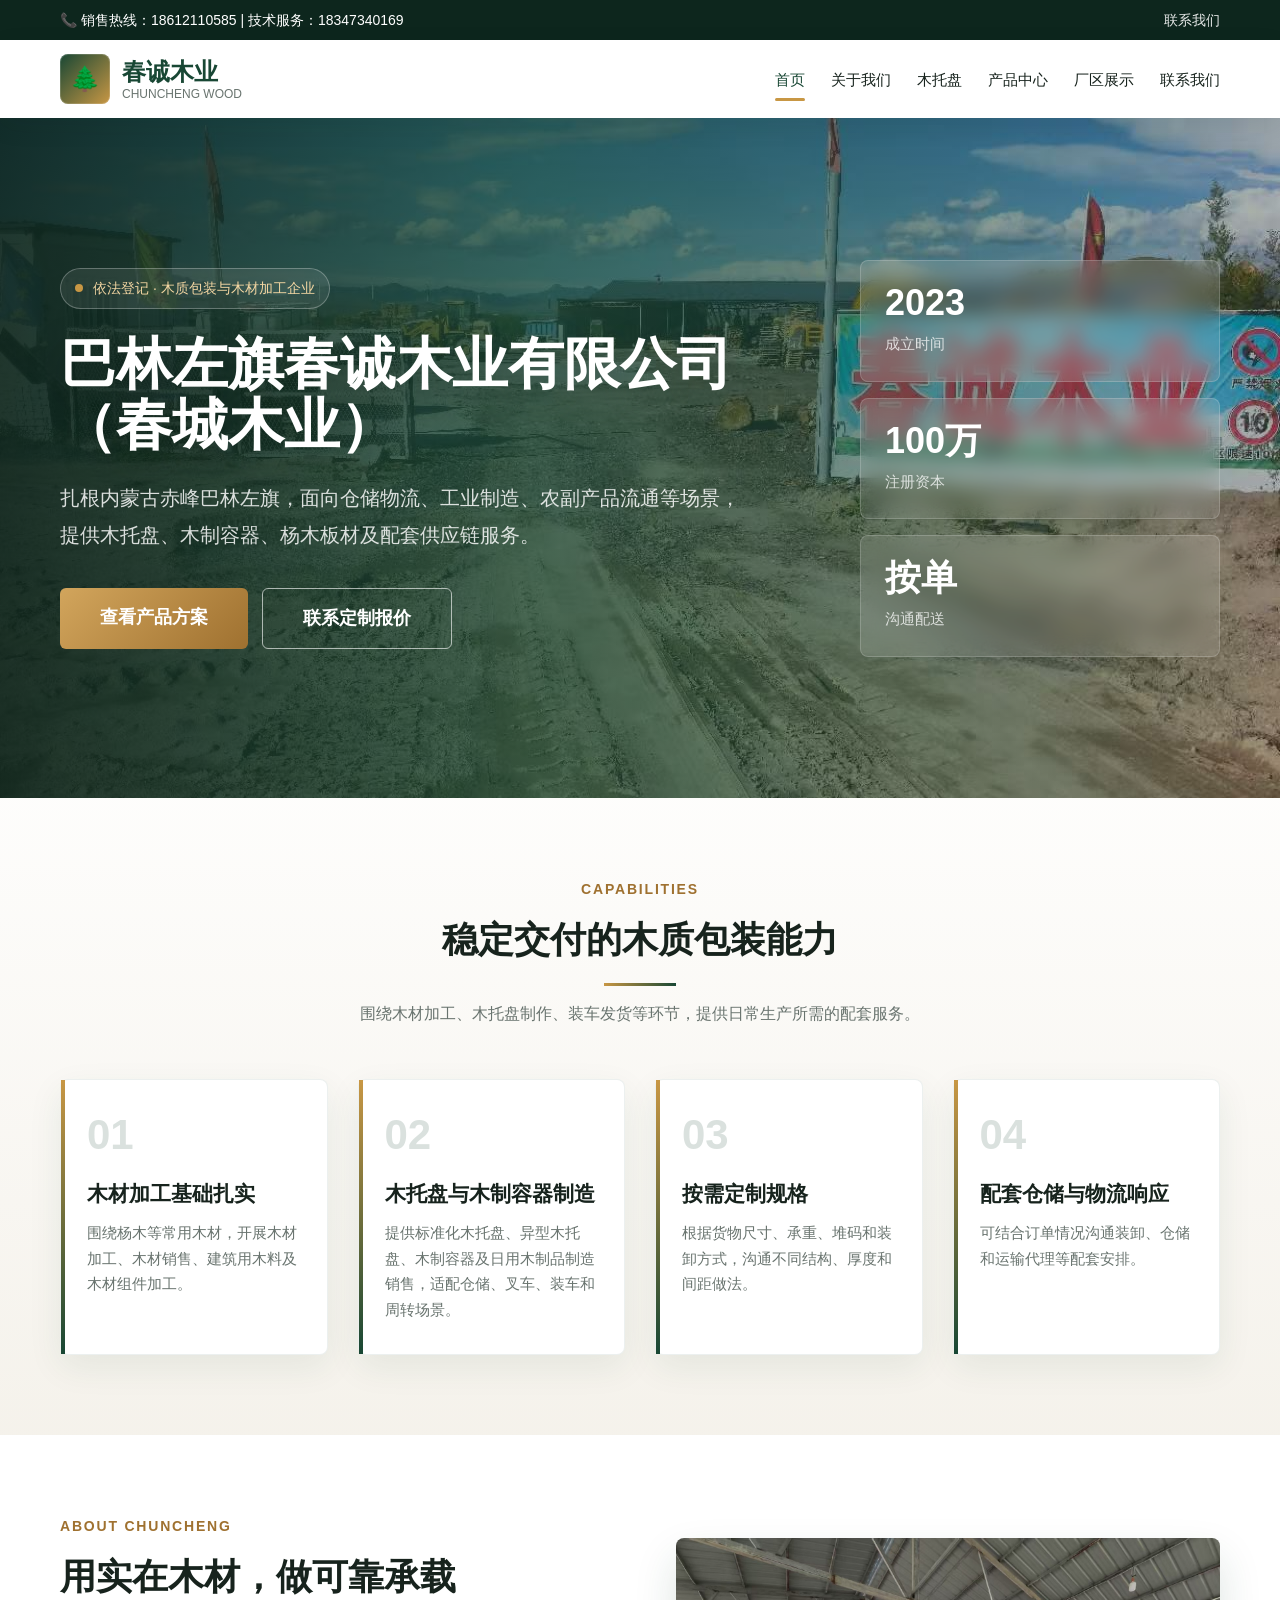
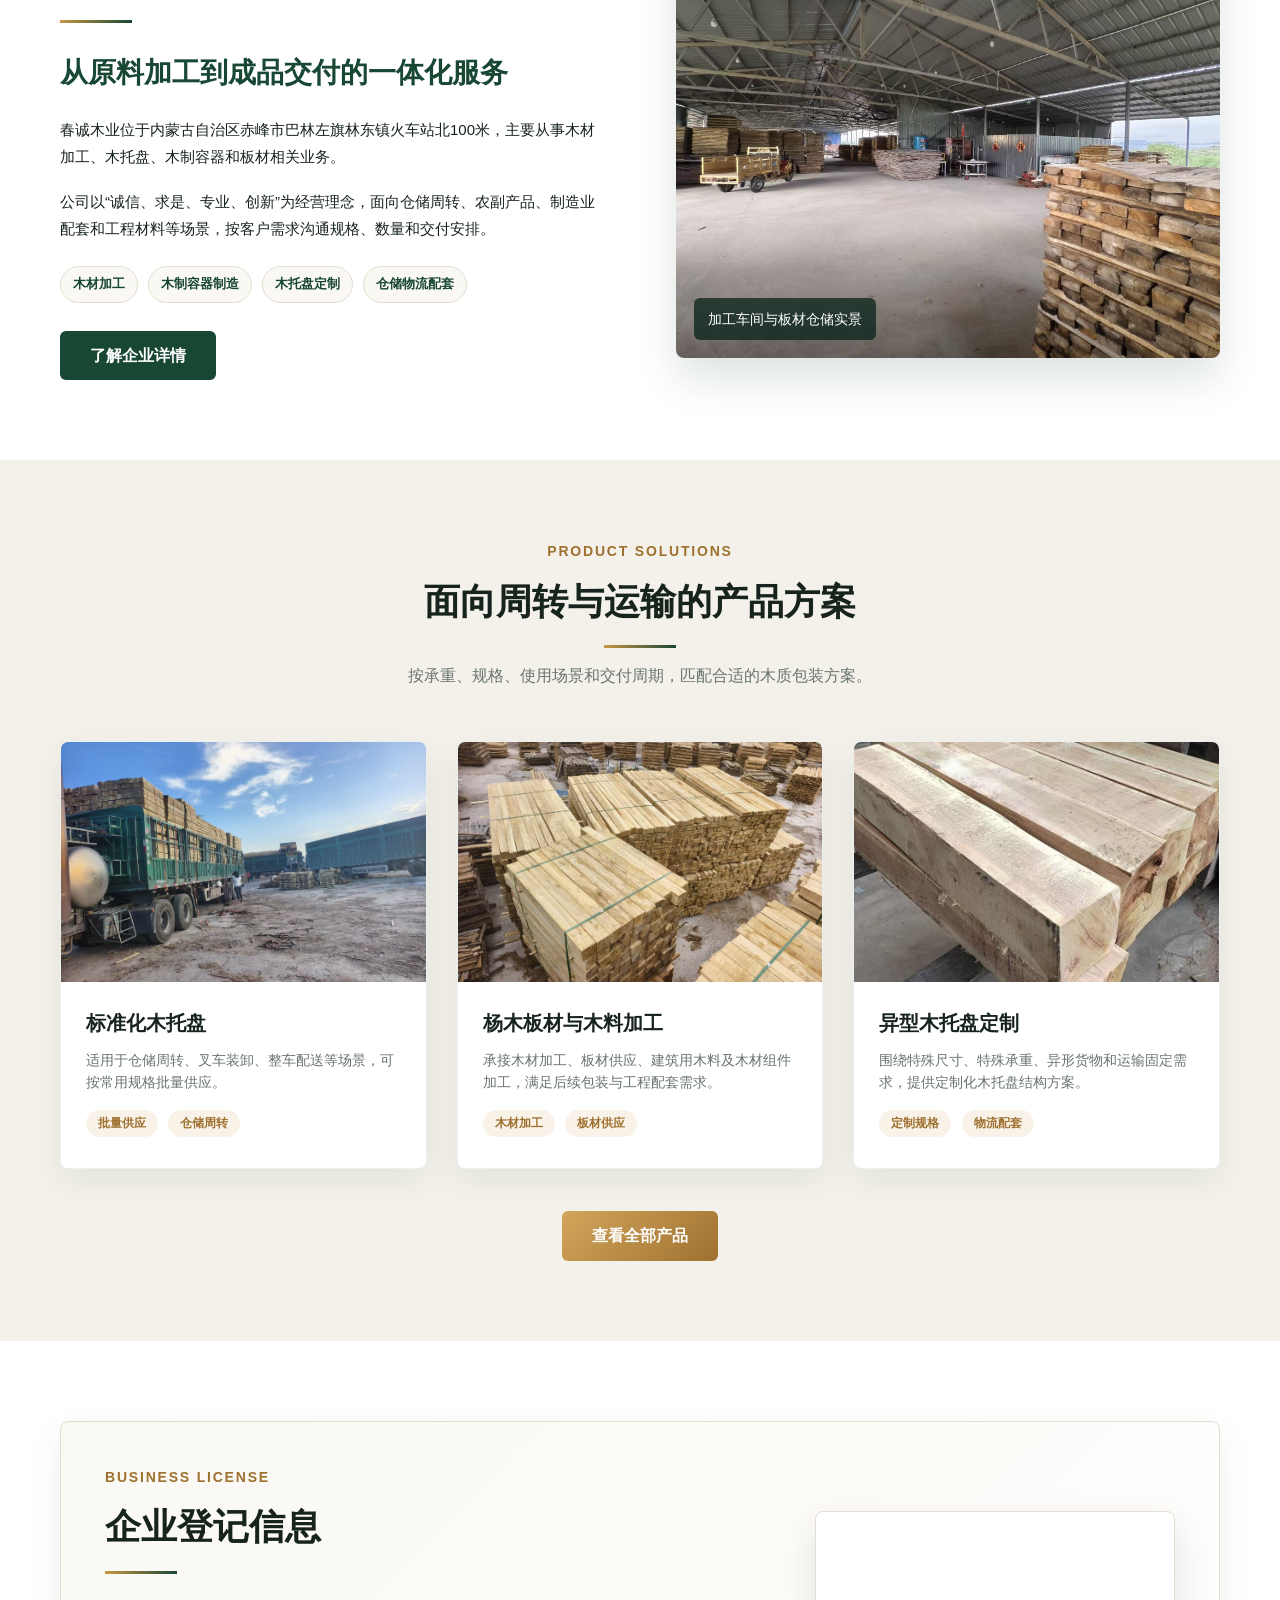
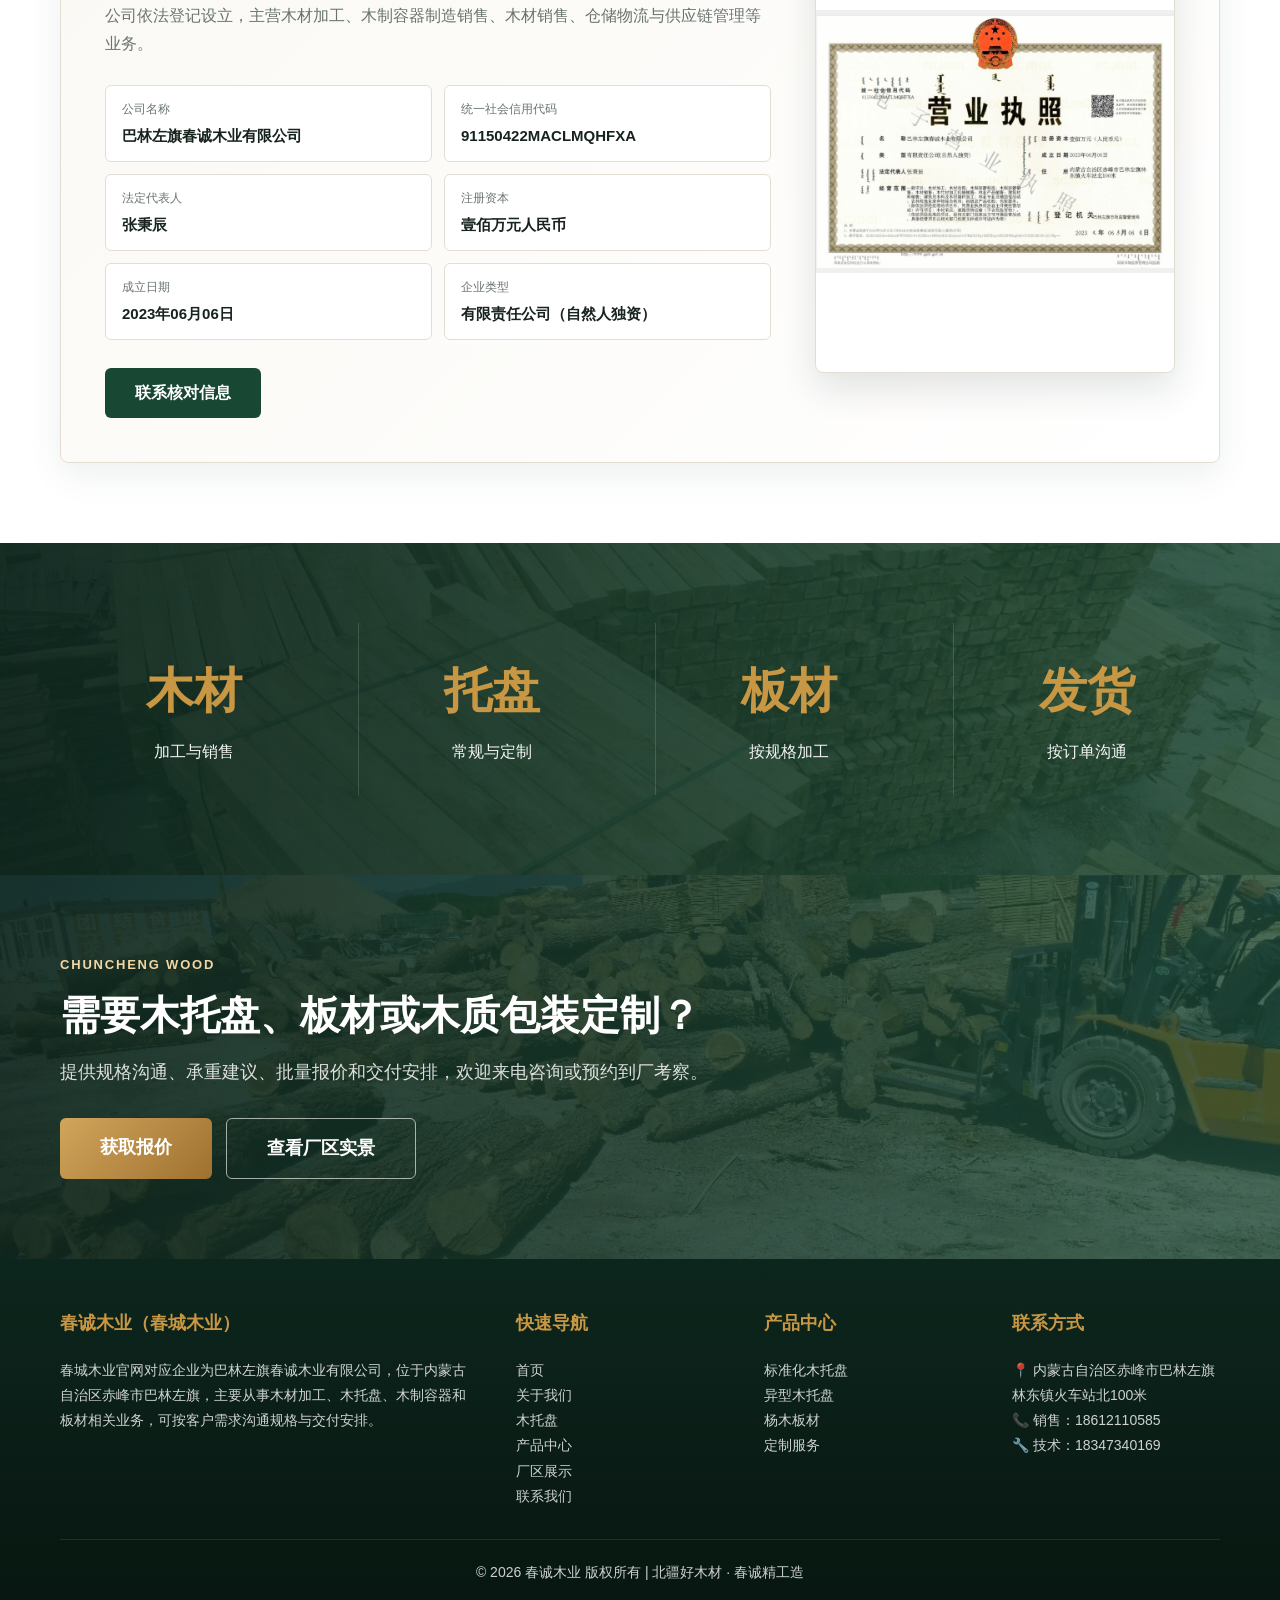
==== commit fab2c40e: "优化春城木业百度搜索收录信息" ====
--- a/index.html
+++ b/index.html
@@ -3,33 +3,34 @@
 <head>
     <meta charset="UTF-8">
     <meta name="viewport" content="width=device-width, initial-scale=1.0">
-    <title>春诚木业 - 北疆好木材 春诚精工造 | 春城木业</title>
-    <meta name="description" content="巴林左旗春诚木业有限公司位于内蒙古赤峰市巴林左旗，主要从事木材加工、木托盘、木制容器、杨木板材等相关业务，可按订单沟通规格与配送。">
-    <meta name="keywords" content="春诚,春诚木业,春城,春城木业,木托盘,木托盘厂家,木托盘定制,标准化木托盘,异型木托盘,杨木托盘,内蒙古木托盘,赤峰木托盘,托盘生产厂家,物流托盘,仓储托盘,杨木板材">
+    <title>春城木业官网 - 巴林左旗春诚木业有限公司 | 春诚木业</title>
+    <meta name="description" content="春城木业官网（巴林左旗春诚木业有限公司）位于内蒙古赤峰市巴林左旗，主要从事木材加工、木托盘、木制容器、杨木板材等相关业务，可按订单沟通规格与配送。">
+    <meta name="keywords" content="春城木业,春城木业官网,巴林左旗春城木业,春诚,春诚木业,巴林左旗春诚木业有限公司,木托盘,木托盘厂家,木托盘定制,内蒙古木托盘,赤峰木托盘,物流托盘,仓储托盘,杨木板材">
     <meta name="author" content="春诚木业">
     <link rel="canonical" href="https://merzhang896.github.io/chuncheng-wood/">
     <meta name="robots" content="index, follow">
     <meta name="googlebot" content="index, follow">
     <meta name="bingbot" content="index, follow">
-    <meta name="baidu-site-verification" content="春诚木业">
-    <meta name="description" property="og:description" content="巴林左旗春诚木业有限公司主要从事木材加工、木托盘、木制容器、杨木板材等相关业务，可按订单沟通规格与配送。">
+    <meta name="baiduspider" content="index, follow">
+    <meta name="description" property="og:description" content="春城木业官网（巴林左旗春诚木业有限公司）主要从事木材加工、木托盘、木制容器、杨木板材等相关业务，可按订单沟通规格与配送。">
     <meta name="image" property="og:image" content="https://merzhang896.github.io/chuncheng-wood/images/logo.png">
-    <meta name="site_name" property="og:site_name" content="春诚木业">
-    <meta name="title" property="og:title" content="春诚木业 - 专业木托盘生产厂家">
+    <meta name="site_name" property="og:site_name" content="春城木业（春诚木业）">
+    <meta name="title" property="og:title" content="春城木业官网 - 巴林左旗春诚木业有限公司">
     <meta name="type" property="og:type" content="website">
     <meta name="url" property="og:url" content="https://merzhang896.github.io/chuncheng-wood/">
     <meta name="twitter:card" content="summary_large_image">
-    <meta name="twitter:description" content="巴林左旗春诚木业有限公司主要从事木材加工、木托盘、木制容器、杨木板材等相关业务，可按订单沟通规格与配送。">
+    <meta name="twitter:description" content="春城木业官网（巴林左旗春诚木业有限公司）主要从事木材加工、木托盘、木制容器、杨木板材等相关业务，可按订单沟通规格与配送。">
     <meta name="twitter:image" content="https://merzhang896.github.io/chuncheng-wood/images/logo.png">
-    <meta name="twitter:title" content="春诚木业 - 专业木托盘生产厂家">
+    <meta name="twitter:title" content="春城木业官网 - 巴林左旗春诚木业有限公司">
     <meta name="twitter:url" content="https://merzhang896.github.io/chuncheng-wood/">
     <script type="application/ld+json">
     {
         "@context": "https://schema.org",
         "@type": "Organization",
         "name": "春诚木业",
+        "alternateName": ["春城木业", "春城木业官网", "巴林左旗春城木业"],
         "legalName": "巴林左旗春诚木业有限公司",
-        "description": "巴林左旗春诚木业有限公司成立于2023年，位于内蒙古赤峰市巴林左旗，主要从事木材加工、木托盘、木制容器和杨木板材等相关业务，可按订单沟通规格与配送。",
+        "description": "春城木业官网对应企业为巴林左旗春诚木业有限公司，成立于2023年，位于内蒙古赤峰市巴林左旗，主要从事木材加工、木托盘、木制容器和杨木板材等相关业务，可按订单沟通规格与配送。",
         "url": "https://merzhang896.github.io/chuncheng-wood/",
         "telephone": "18612110585",
         "foundingDate": "2023-06-06",
@@ -120,7 +121,7 @@
         <div class="container hero-inner">
             <div class="hero-content">
                 <div class="hero-kicker">依法登记 · 木质包装与木材加工企业</div>
-                <h1>巴林左旗春诚木业有限公司</h1>
+                <h1>巴林左旗春诚木业有限公司（春城木业）</h1>
                 <p>扎根内蒙古赤峰巴林左旗，面向仓储物流、工业制造、农副产品流通等场景，提供木托盘、木制容器、杨木板材及配套供应链服务。</p>
                 <div class="hero-actions">
                     <a href="products.html" class="btn btn-gold btn-large">查看产品方案</a>
@@ -329,8 +330,8 @@
         <div class="container">
             <div class="footer-content">
                 <div>
-                    <h4>春诚木业</h4>
-                    <p>春诚木业位于内蒙古自治区赤峰市巴林左旗，主要从事木材加工、木托盘、木制容器和板材相关业务，可按客户需求沟通规格与交付安排。</p>
+                    <h4>春诚木业（春城木业）</h4>
+                    <p>春城木业官网对应企业为巴林左旗春诚木业有限公司，位于内蒙古自治区赤峰市巴林左旗，主要从事木材加工、木托盘、木制容器和板材相关业务，可按客户需求沟通规格与交付安排。</p>
                 </div>
                 <div>
                     <h4>快速导航</h4>
